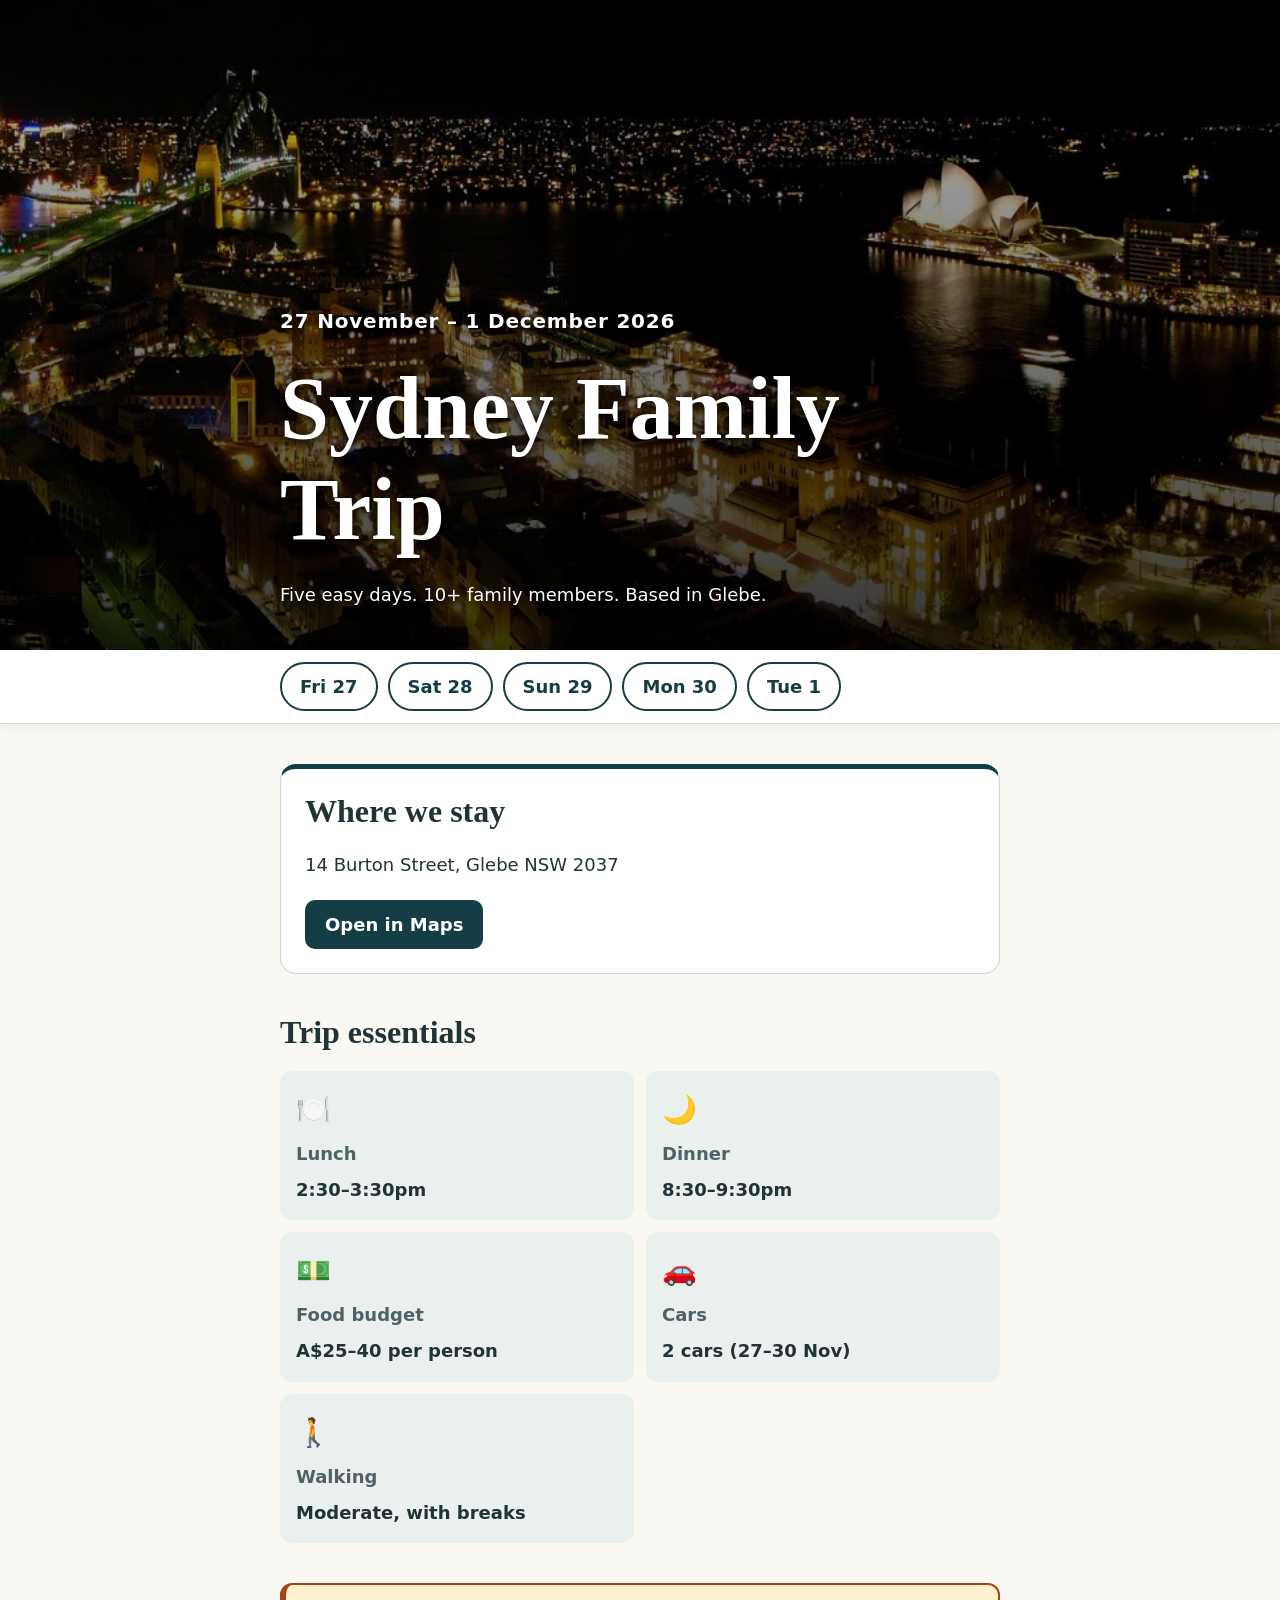
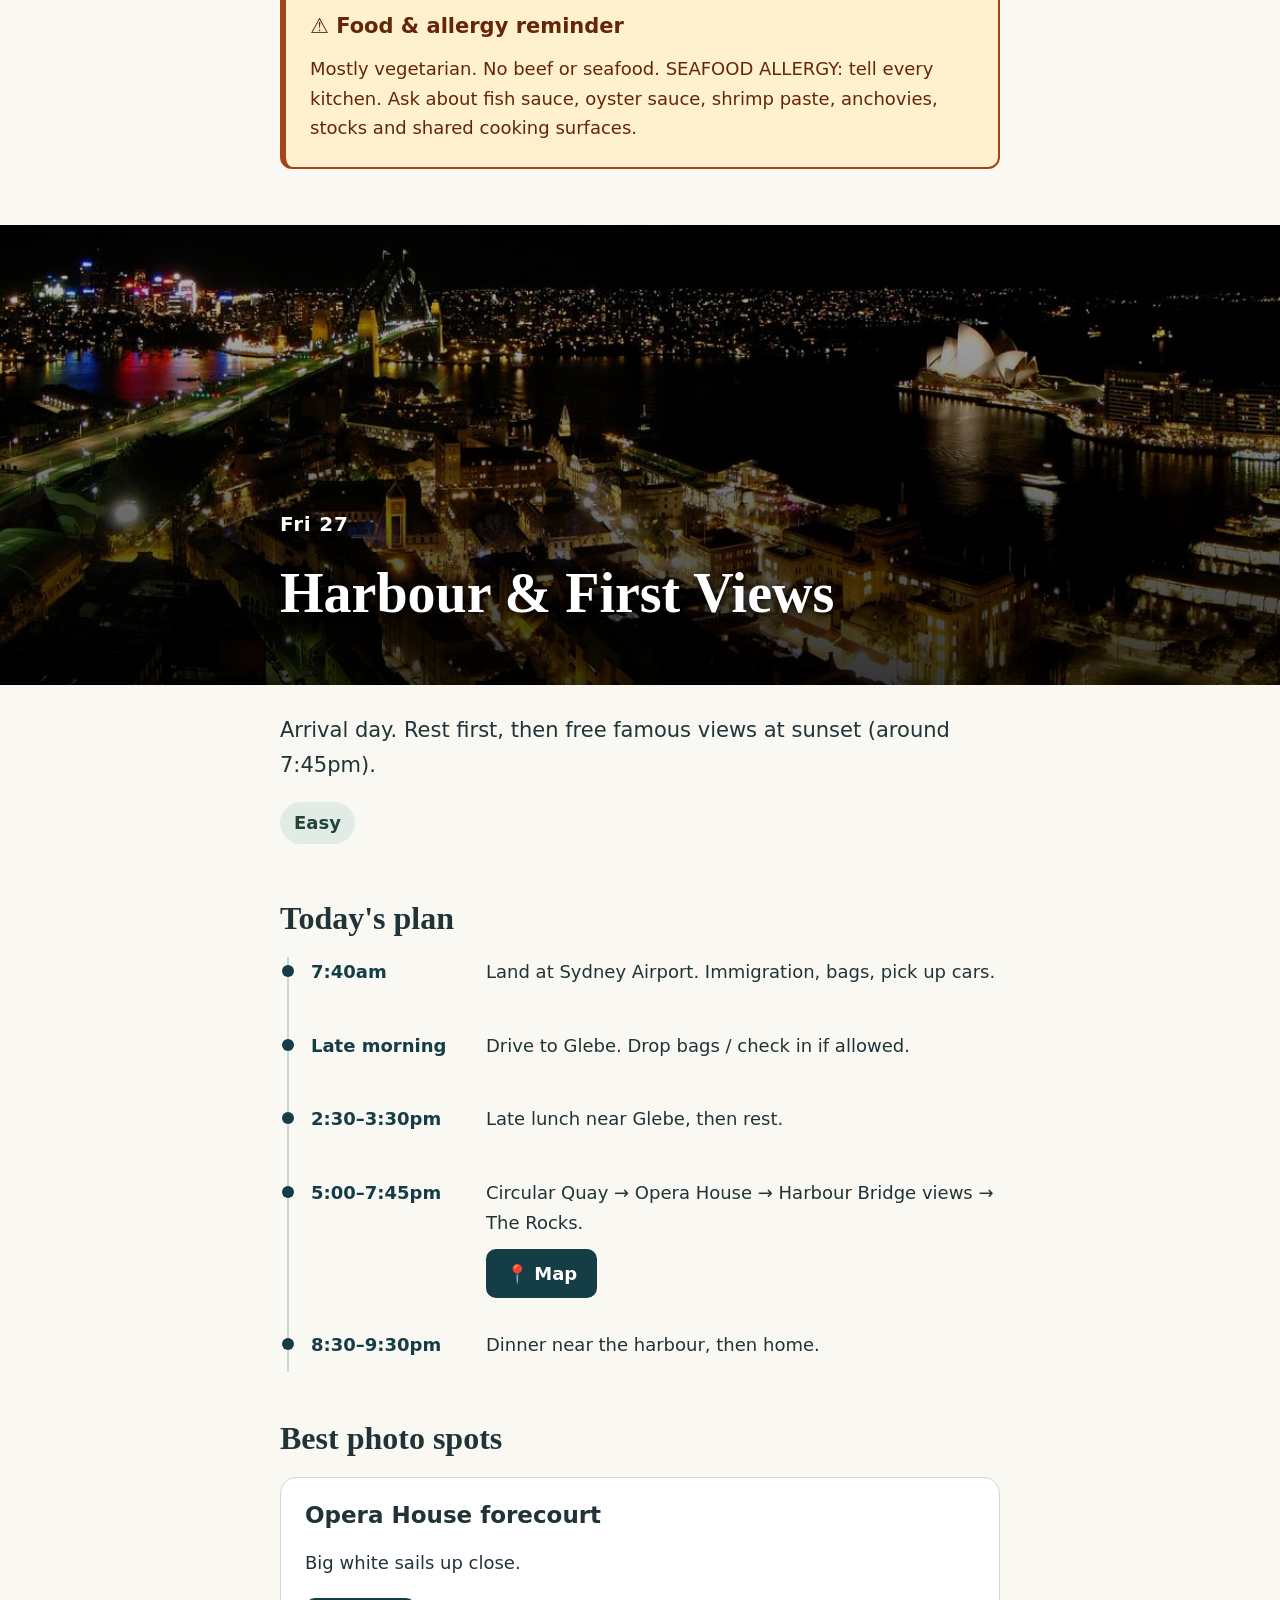
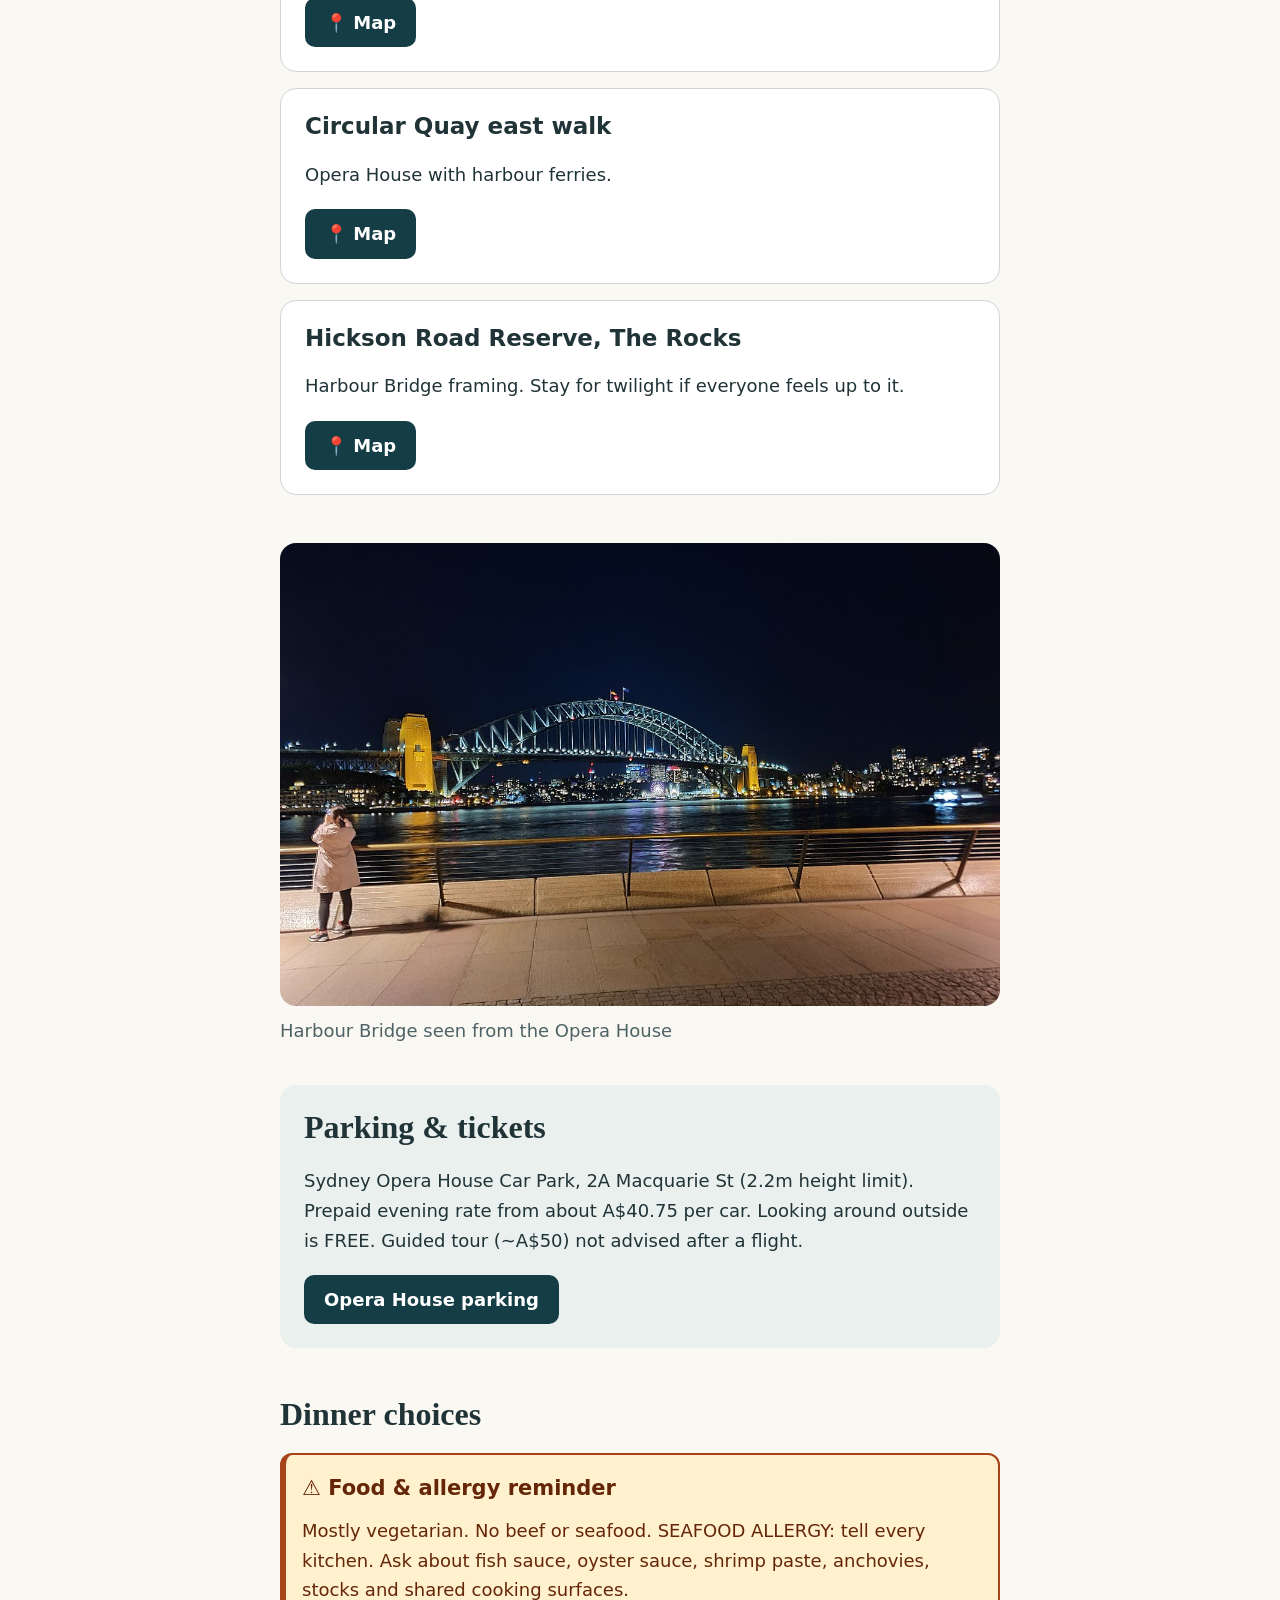
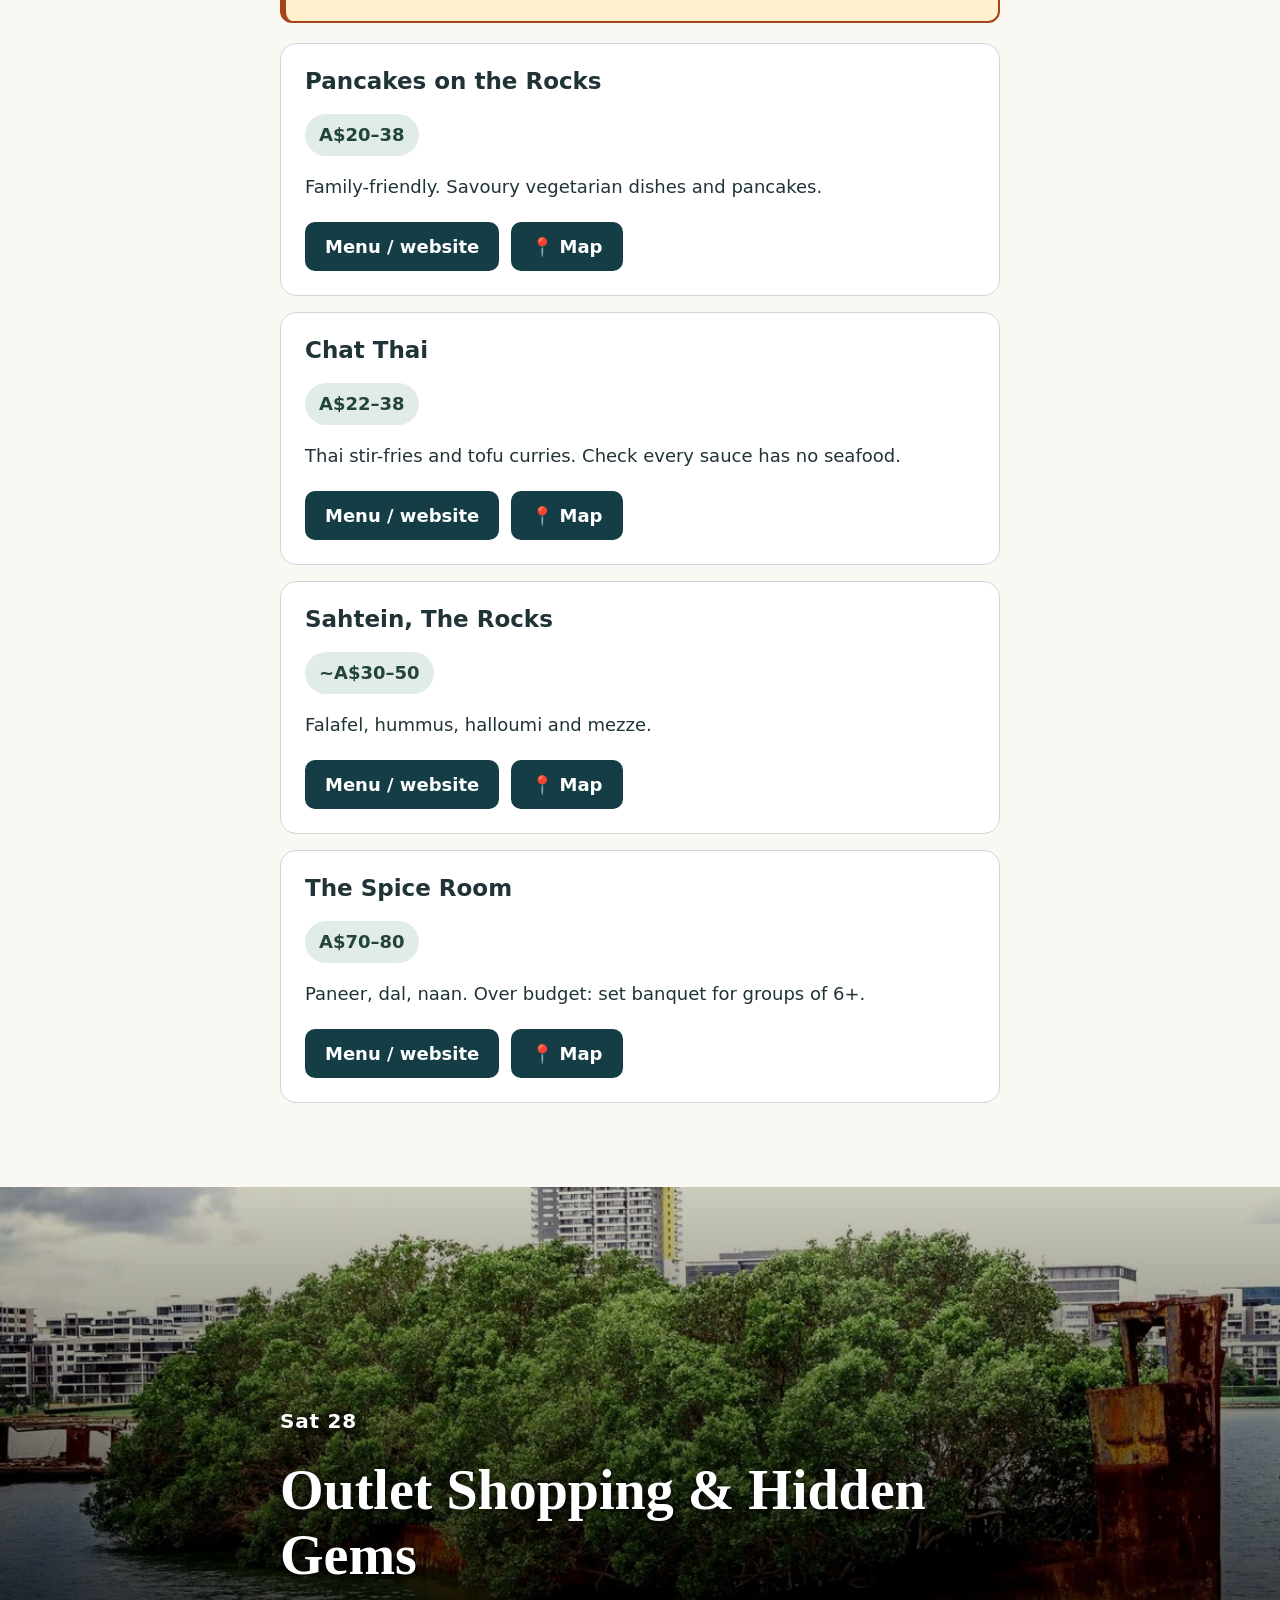
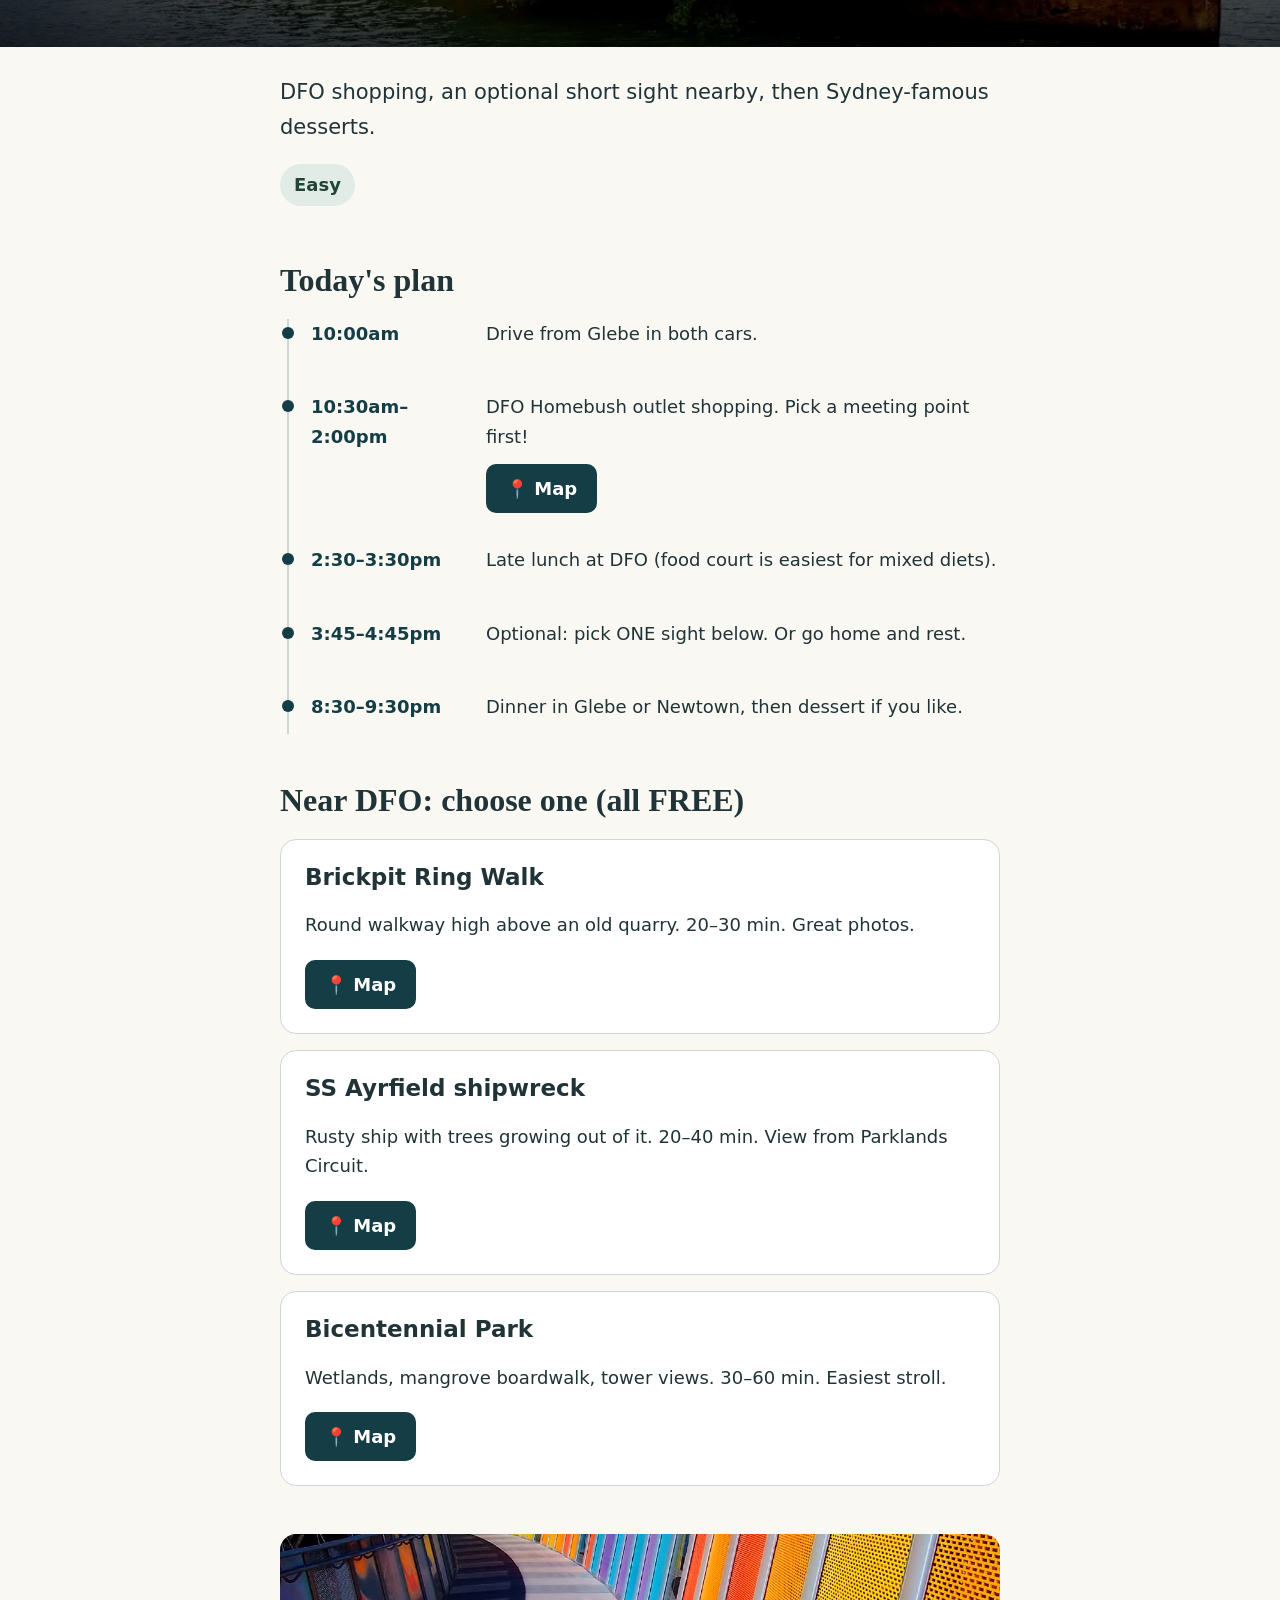
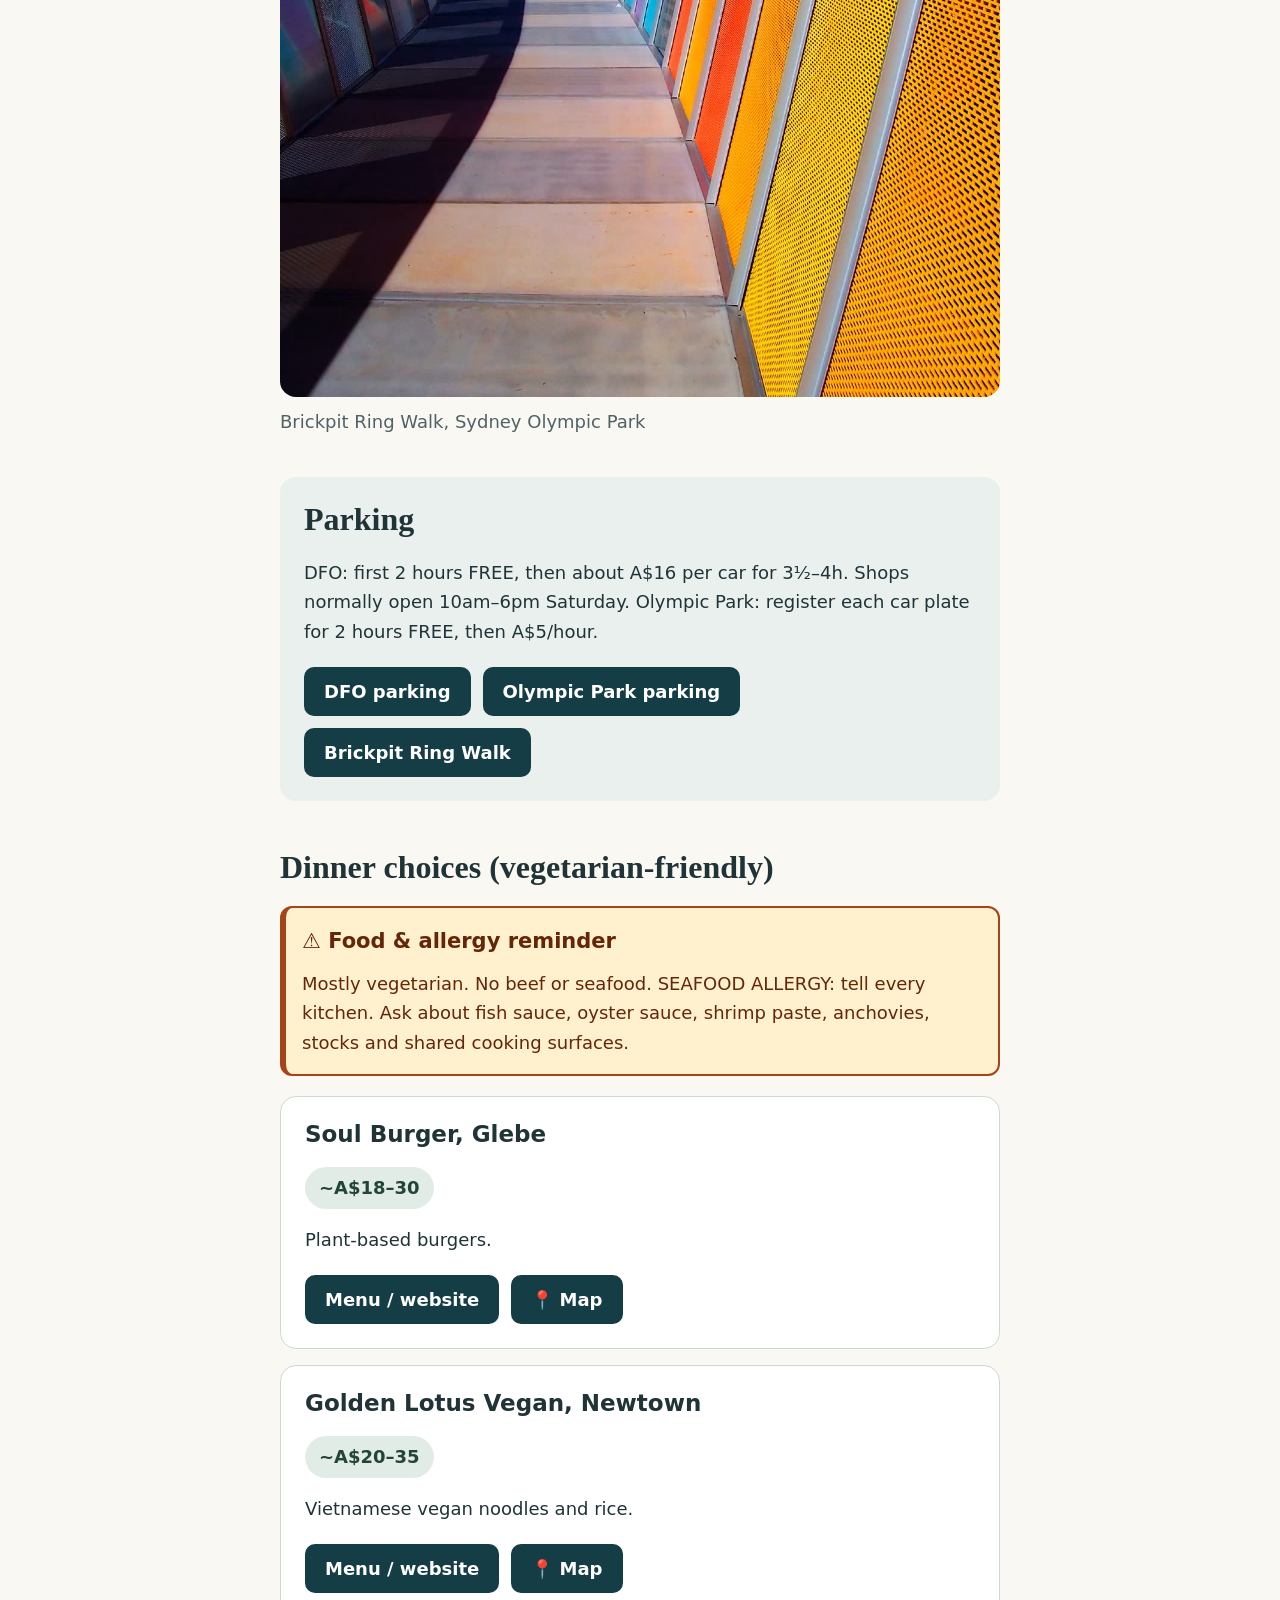
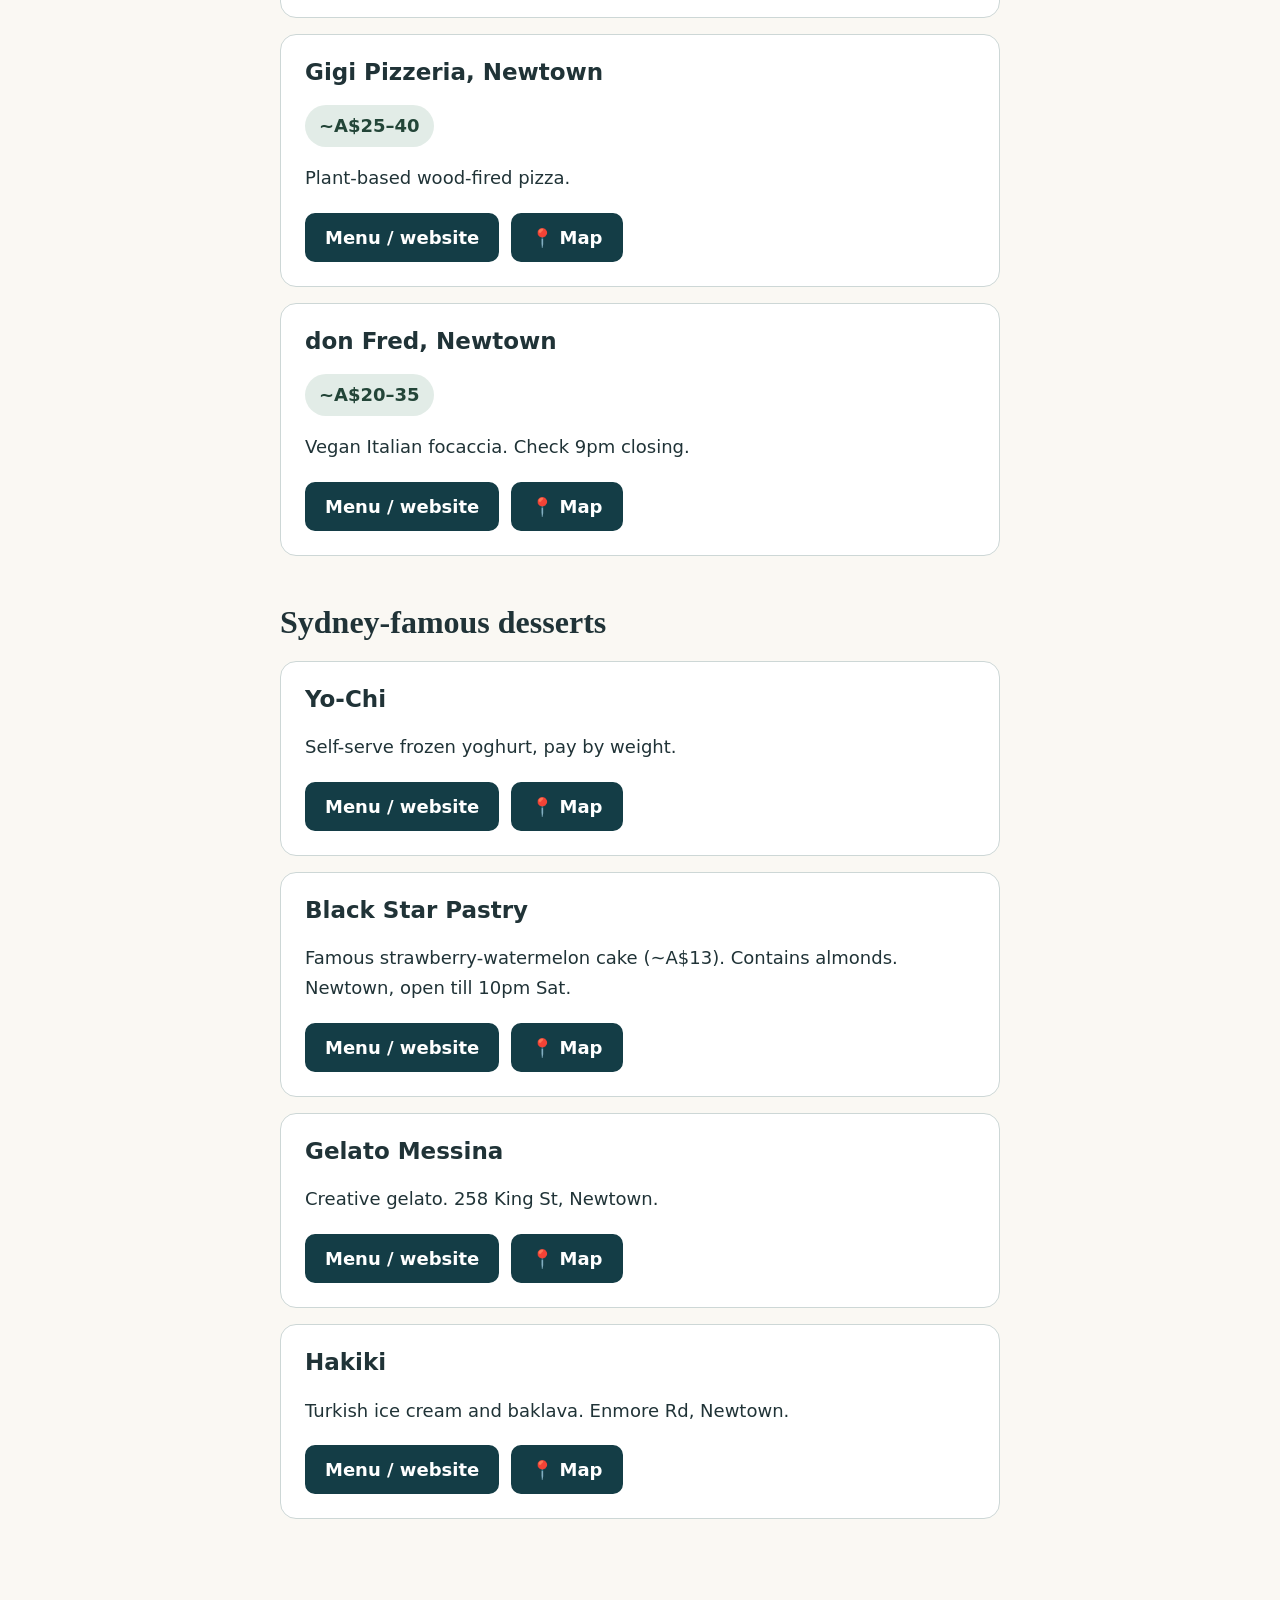
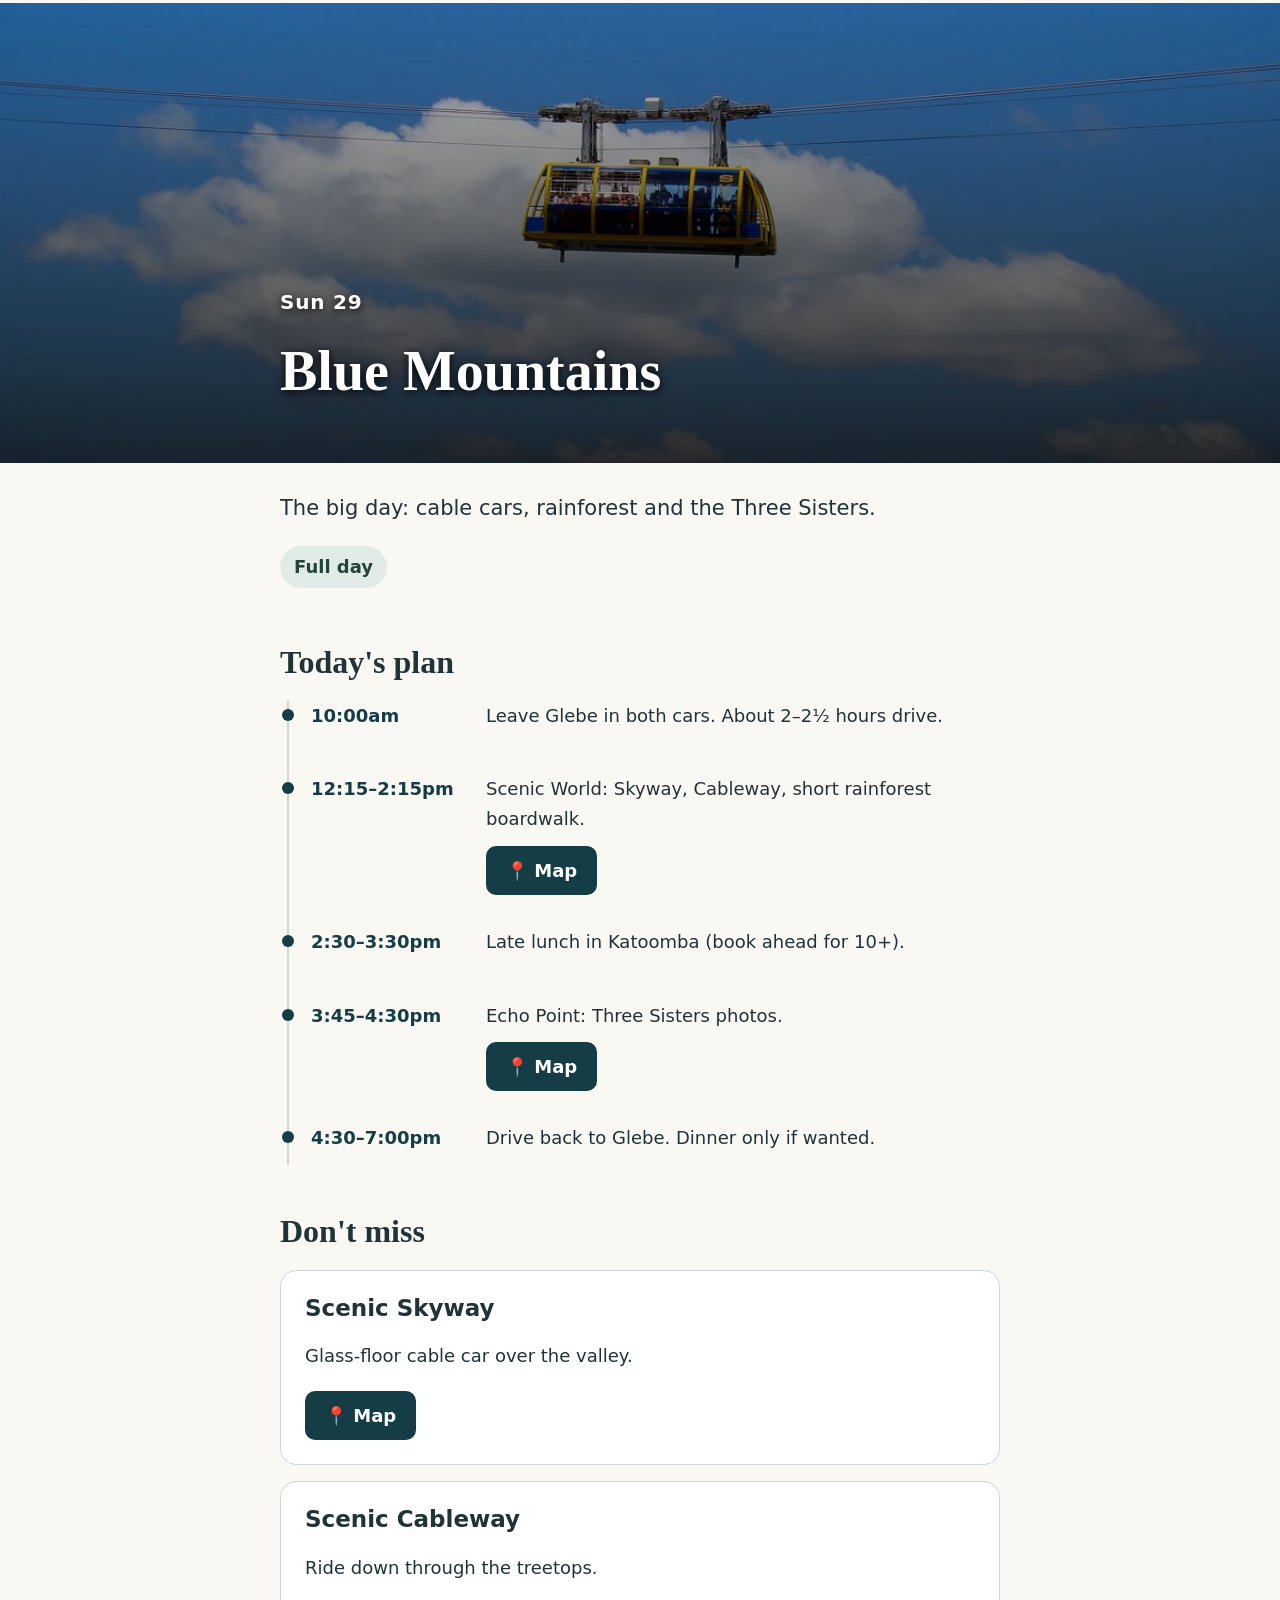
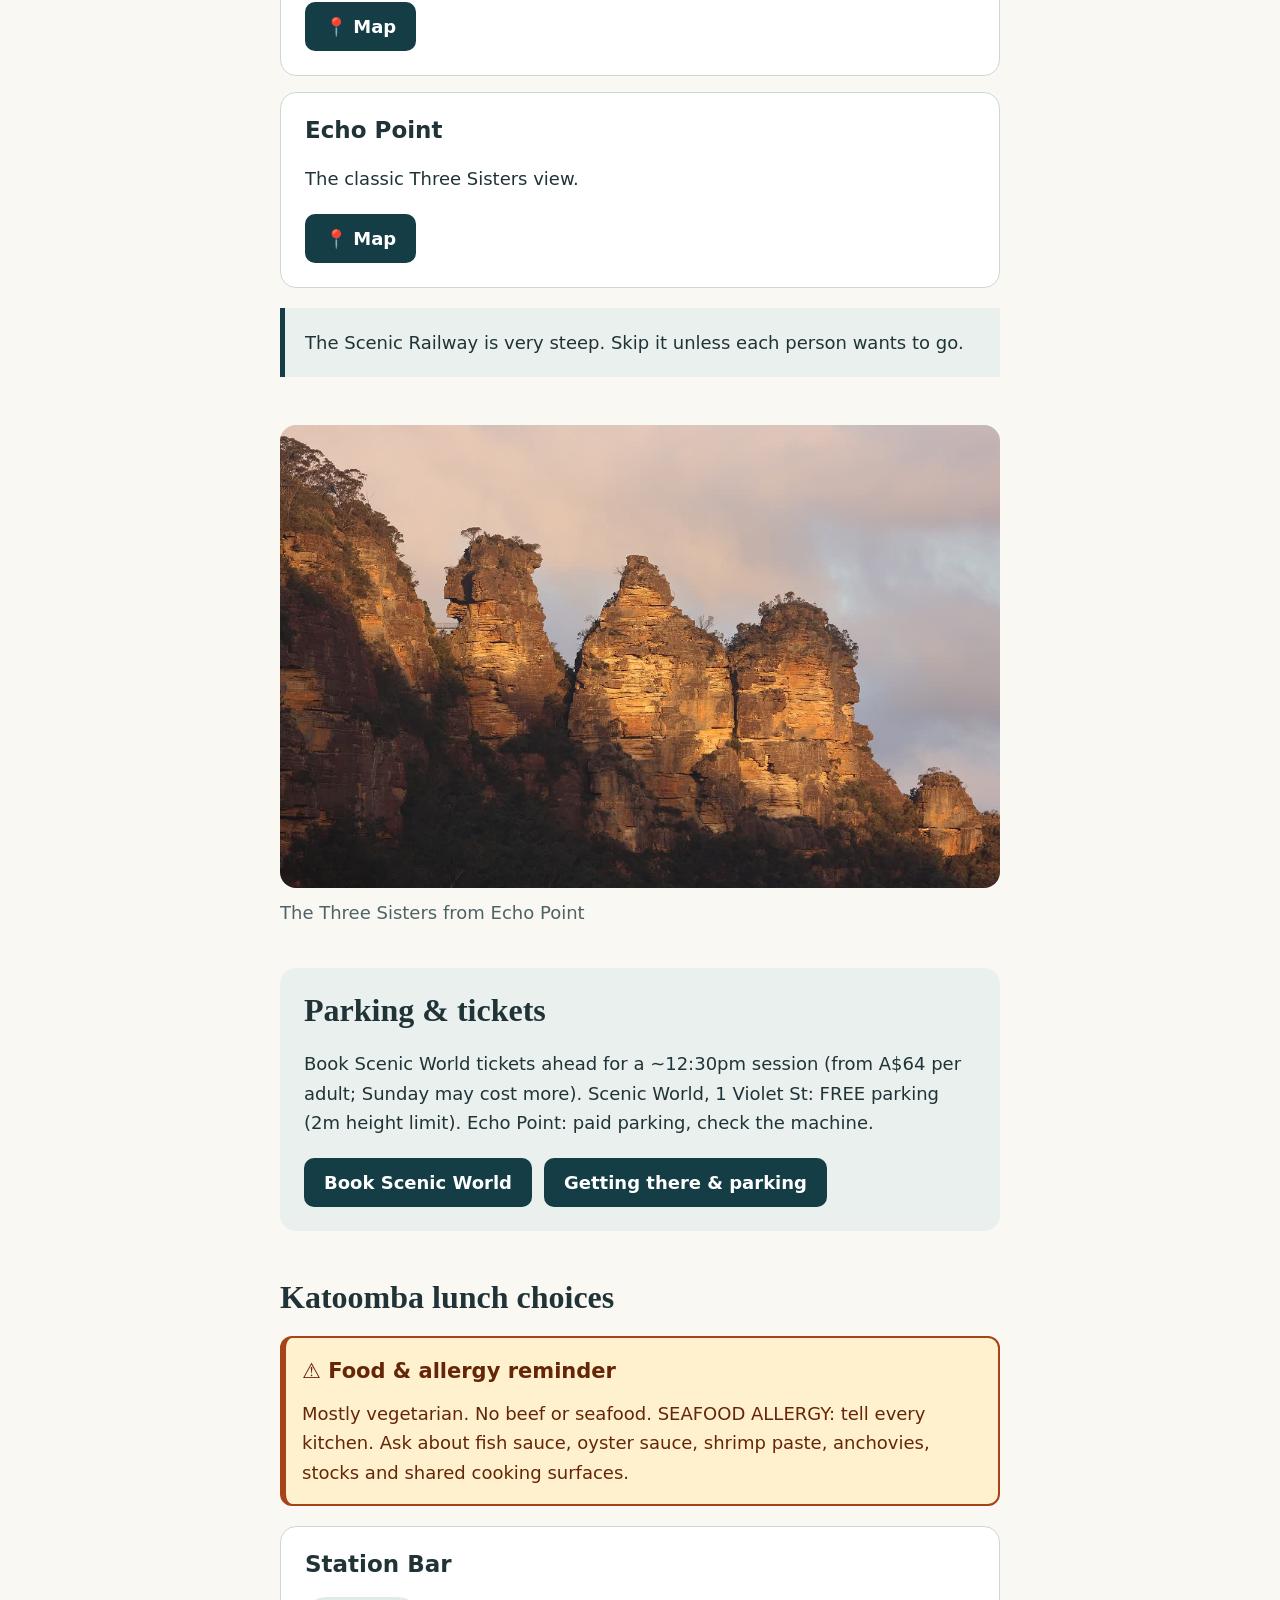
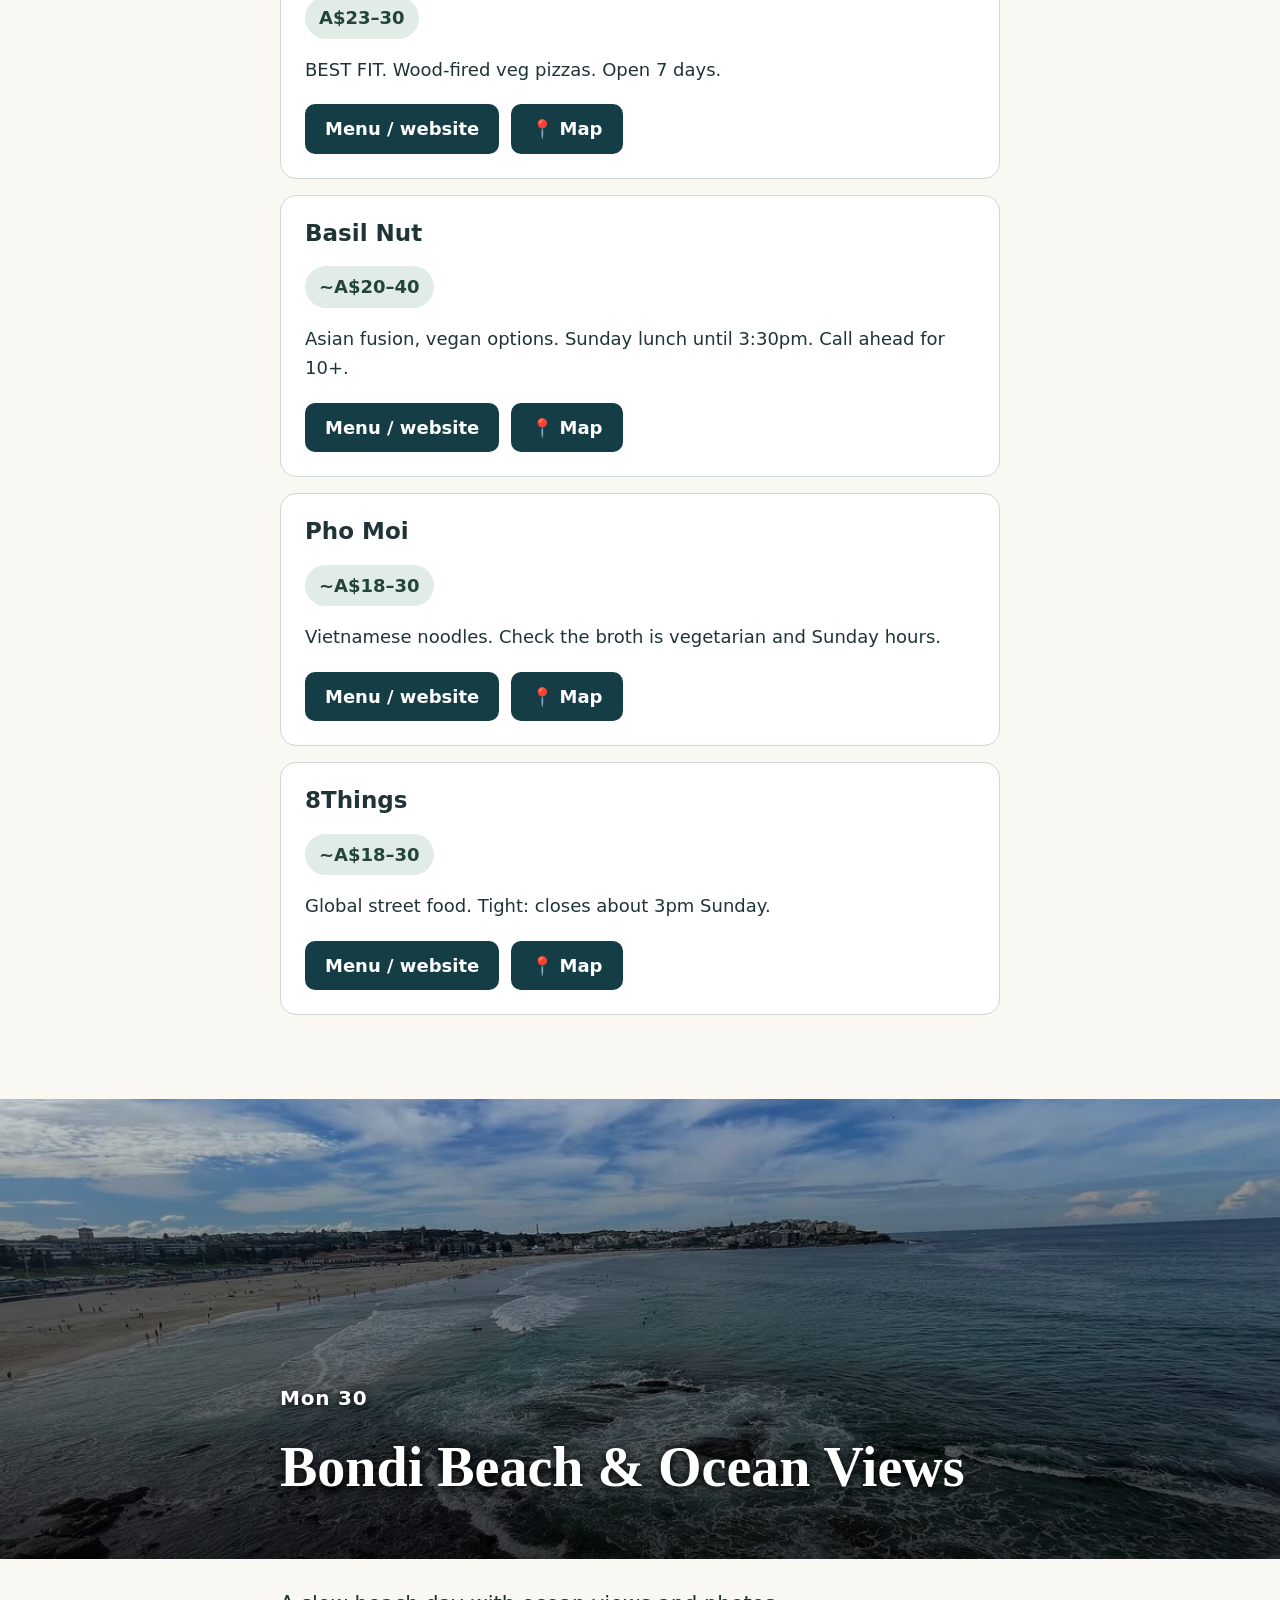
==== index.html @ bc2ac8bc "Sydney family trip site Co-Authored-By: Claude Opus 5.5 <noreply@anthropic.com>" ====
<!doctype html>
<html lang="en">
<head>
  <meta charset="utf-8">
  <meta name="viewport" content="width=device-width, initial-scale=1">
  <meta name="robots" content="noindex, nofollow">
  <meta name="theme-color" content="#143d46">
  <title>Sydney Family Trip</title>
  <link rel="stylesheet" href="style.css">
  <script src="app.js" defer></script>
</head>
<body>
  <a class="skip-link button" href="#main">Skip to trip details</a>
  <header class="hero photo-banner"><img src="img/opera.jpg" width="1200" height="490" alt="Sydney Opera House and Harbour Bridge" fetchpriority="high" decoding="async"><div class="overlay wrap"><p class="eyebrow">27 November – 1 December 2026</p><h1>Sydney Family Trip</h1><p>Five easy days. 10+ family members. Based in Glebe.</p></div></header>
  <nav class="day-nav" aria-label="Trip days"><div class="nav-inner"><a class="day-pill" href="#fri">Fri 27<span class="today-badge" hidden>TODAY</span></a><a class="day-pill" href="#sat">Sat 28<span class="today-badge" hidden>TODAY</span></a><a class="day-pill" href="#sun">Sun 29<span class="today-badge" hidden>TODAY</span></a><a class="day-pill" href="#mon">Mon 30<span class="today-badge" hidden>TODAY</span></a><a class="day-pill" href="#tue">Tue 1<span class="today-badge" hidden>TODAY</span></a></div></nav>
  <main id="main" tabindex="-1">
    <div class="wrap intro">
      <section class="home card"><h2>Where we stay</h2><p>14 Burton Street, Glebe NSW 2037</p><a class="button" href="https://www.google.com/maps/search/?api=1&amp;query=14+Burton+Street+Glebe+NSW+2037" target="_blank" rel="noopener">Open in Maps</a></section>
      <section class="essentials-section"><h2>Trip essentials</h2><dl class="essentials"><div><dt><span class="icon" aria-hidden="true">🍽️</span>Lunch</dt><dd>2:30–3:30pm</dd></div><div><dt><span class="icon" aria-hidden="true">🌙</span>Dinner</dt><dd>8:30–9:30pm</dd></div><div><dt><span class="icon" aria-hidden="true">💵</span>Food budget</dt><dd>A$25–40 per person</dd></div><div><dt><span class="icon" aria-hidden="true">🚗</span>Cars</dt><dd>2 cars (27–30 Nov)</dd></div><div><dt><span class="icon" aria-hidden="true">🚶</span>Walking</dt><dd>Moderate, with breaks</dd></div></dl></section>
      <aside class="warning" aria-label="Food and allergy notice"><strong><span aria-hidden="true">⚠️</span> Food &amp; allergy reminder</strong><p>Mostly vegetarian. No beef or seafood. SEAFOOD ALLERGY: tell every kitchen. Ask about fish sauce, oyster sauce, shrimp paste, anchovies, stocks and shared cooking surfaces.</p></aside>
    </div>
    <section class="day" id="fri" data-date="2026-11-27" aria-labelledby="fri-title">
    <header class="day-header">
      <div class="photo-banner"><img src="img/opera.jpg" width="1200" height="490" alt="Sydney Opera House and Harbour Bridge" loading="lazy" decoding="async"><div class="overlay wrap"><p class="eyebrow">Fri 27 <span class="today-badge" hidden>TODAY</span></p><h2 id="fri-title">Harbour &amp; First Views</h2></div></div>
      <div class="wrap day-summary"><p>Arrival day. Rest first, then free famous views at sunset (around 7:45pm).</p><span class="chip">Easy</span></div>
    </header>
    <div class="wrap day-body">
      <section class="block"><h3>Today's plan</h3><ol class="timeline"><li><strong class="time">7:40am</strong><div><p>Land at Sydney Airport. Immigration, bags, pick up cars.</p></div></li><li><strong class="time">Late morning</strong><div><p>Drive to Glebe. Drop bags / check in if allowed.</p></div></li><li><strong class="time">2:30–3:30pm</strong><div><p>Late lunch near Glebe, then rest.</p></div></li><li><strong class="time">5:00–7:45pm</strong><div><p>Circular Quay → Opera House → Harbour Bridge views → The Rocks.</p><a class="button" href="https://www.google.com/maps/search/?api=1&amp;query=Circular%20Quay%20Sydney" target="_blank" rel="noopener">📍 Map</a></div></li><li><strong class="time">8:30–9:30pm</strong><div><p>Dinner near the harbour, then home.</p></div></li></ol></section>
      <section class="block"><h3>Best photo spots</h3><div class="cards"><article class="card"><h4>Opera House forecourt</h4><p>Big white sails up close.</p><div class="actions"><a class="button" href="https://www.google.com/maps/search/?api=1&amp;query=Sydney%20Opera%20House" target="_blank" rel="noopener">📍 Map</a></div></article><article class="card"><h4>Circular Quay east walk</h4><p>Opera House with harbour ferries.</p><div class="actions"><a class="button" href="https://www.google.com/maps/search/?api=1&amp;query=Circular%20Quay%20East%20Sydney" target="_blank" rel="noopener">📍 Map</a></div></article><article class="card"><h4>Hickson Road Reserve, The Rocks</h4><p>Harbour Bridge framing. Stay for twilight if everyone feels up to it.</p><div class="actions"><a class="button" href="https://www.google.com/maps/search/?api=1&amp;query=Hickson%20Road%20Reserve%20The%20Rocks" target="_blank" rel="noopener">📍 Map</a></div></article></div></section>
      <figure><img src="img/bridge.jpg" width="1200" height="900" alt="Harbour Bridge seen from the Opera House" loading="lazy" decoding="async"><figcaption>Harbour Bridge seen from the Opera House</figcaption></figure>
      
      <section class="block practical"><h3>Parking &amp; tickets</h3><p>Sydney Opera House Car Park, 2A Macquarie St (2.2m height limit). Prepaid evening rate from about A$40.75 per car. Looking around outside is FREE. Guided tour (~A$50) not advised after a flight.</p><div class="actions"><a class="button" href="https://www.wilsonparking.com.au/parking-locations/new-south-wales/sydney-cbd/sydney-opera-house-car-park-2A-macquarie-st-sydney/" target="_blank" rel="noopener">Opera House parking</a></div></section>
      <section class="block"><h3>Dinner choices</h3><aside class="warning compact" aria-label="Food and allergy notice"><strong><span aria-hidden="true">⚠️</span> Food &amp; allergy reminder</strong><p>Mostly vegetarian. No beef or seafood. SEAFOOD ALLERGY: tell every kitchen. Ask about fish sauce, oyster sauce, shrimp paste, anchovies, stocks and shared cooking surfaces.</p></aside><div class="cards"><article class="card"><h4>Pancakes on the Rocks</h4><span class="chip price">A$20–38</span><p>Family-friendly. Savoury vegetarian dishes and pancakes.</p><div class="actions"><a class="button" href="https://pancakesontherocks.com.au/" target="_blank" rel="noopener">Menu / website</a><a class="button" href="https://www.google.com/maps/search/?api=1&amp;query=Pancakes%20on%20the%20Rocks%20The%20Rocks%20Sydney" target="_blank" rel="noopener">📍 Map</a></div></article><article class="card"><h4>Chat Thai</h4><span class="chip price">A$22–38</span><p>Thai stir-fries and tofu curries. Check every sauce has no seafood.</p><div class="actions"><a class="button" href="https://www.chatthai.com.au/" target="_blank" rel="noopener">Menu / website</a><a class="button" href="https://www.google.com/maps/search/?api=1&amp;query=Chat%20Thai%20Circular%20Quay" target="_blank" rel="noopener">📍 Map</a></div></article><article class="card"><h4>Sahtein, The Rocks</h4><span class="chip price">~A$30–50</span><p>Falafel, hummus, halloumi and mezze.</p><div class="actions"><a class="button" href="https://www.google.com/maps/search/?api=1&amp;query=Sahtein+The+Rocks+Sydney" target="_blank" rel="noopener">Menu / website</a><a class="button" href="https://www.google.com/maps/search/?api=1&amp;query=Sahtein%20The%20Rocks%20Sydney" target="_blank" rel="noopener">📍 Map</a></div></article><article class="card"><h4>The Spice Room</h4><span class="chip price">A$70–80</span><p>Paneer, dal, naan. Over budget: set banquet for groups of 6+.</p><div class="actions"><a class="button" href="https://thespiceroom.com.au/contact-us/" target="_blank" rel="noopener">Menu / website</a><a class="button" href="https://www.google.com/maps/search/?api=1&amp;query=The%20Spice%20Room%20Sydney" target="_blank" rel="noopener">📍 Map</a></div></article></div></section>
      
    </div>
  </section>
<section class="day" id="sat" data-date="2026-11-28" aria-labelledby="sat-title">
    <header class="day-header">
      <div class="photo-banner"><img src="img/ayrfield.jpg" width="1200" height="864" alt="SS Ayrfield, the &quot;floating forest&quot; shipwreck" loading="lazy" decoding="async"><div class="overlay wrap"><p class="eyebrow">Sat 28 <span class="today-badge" hidden>TODAY</span></p><h2 id="sat-title">Outlet Shopping &amp; Hidden Gems</h2></div></div>
      <div class="wrap day-summary"><p>DFO shopping, an optional short sight nearby, then Sydney-famous desserts.</p><span class="chip">Easy</span></div>
    </header>
    <div class="wrap day-body">
      <section class="block"><h3>Today's plan</h3><ol class="timeline"><li><strong class="time">10:00am</strong><div><p>Drive from Glebe in both cars.</p></div></li><li><strong class="time">10:30am–2:00pm</strong><div><p>DFO Homebush outlet shopping. Pick a meeting point first!</p><a class="button" href="https://www.google.com/maps/search/?api=1&amp;query=DFO%20Homebush" target="_blank" rel="noopener">📍 Map</a></div></li><li><strong class="time">2:30–3:30pm</strong><div><p>Late lunch at DFO (food court is easiest for mixed diets).</p></div></li><li><strong class="time">3:45–4:45pm</strong><div><p>Optional: pick ONE sight below. Or go home and rest.</p></div></li><li><strong class="time">8:30–9:30pm</strong><div><p>Dinner in Glebe or Newtown, then dessert if you like.</p></div></li></ol></section>
      <section class="block"><h3>Near DFO: choose one (all FREE)</h3><div class="cards"><article class="card"><h4>Brickpit Ring Walk</h4><p>Round walkway high above an old quarry. 20–30 min. Great photos.</p><div class="actions"><a class="button" href="https://www.google.com/maps/search/?api=1&amp;query=Brickpit%20Ring%20Walk%20Sydney%20Olympic%20Park" target="_blank" rel="noopener">📍 Map</a></div></article><article class="card"><h4>SS Ayrfield shipwreck</h4><p>Rusty ship with trees growing out of it. 20–40 min. View from Parklands Circuit.</p><div class="actions"><a class="button" href="https://www.google.com/maps/search/?api=1&amp;query=SS%20Ayrfield%20Homebush%20Bay" target="_blank" rel="noopener">📍 Map</a></div></article><article class="card"><h4>Bicentennial Park</h4><p>Wetlands, mangrove boardwalk, tower views. 30–60 min. Easiest stroll.</p><div class="actions"><a class="button" href="https://www.google.com/maps/search/?api=1&amp;query=Bicentennial%20Park%20Sydney%20Olympic%20Park" target="_blank" rel="noopener">📍 Map</a></div></article></div></section>
      <figure><img src="img/brickpit.jpg" width="1200" height="1002" alt="Brickpit Ring Walk, Sydney Olympic Park" loading="lazy" decoding="async"><figcaption>Brickpit Ring Walk, Sydney Olympic Park</figcaption></figure>
      
      <section class="block practical"><h3>Parking</h3><p>DFO: first 2 hours FREE, then about A$16 per car for 3½–4h. Shops normally open 10am–6pm Saturday. Olympic Park: register each car plate for 2 hours FREE, then A$5/hour.</p><div class="actions"><a class="button" href="https://www.homebush.dfo.com.au/directions/parking-at-homebush" target="_blank" rel="noopener">DFO parking</a><a class="button" href="https://www.sydneyolympicpark.nsw.gov.au/parking" target="_blank" rel="noopener">Olympic Park parking</a><a class="button" href="https://www.sydneyolympicpark.nsw.gov.au/parks-and-playgrounds/brickpit-ring-walk" target="_blank" rel="noopener">Brickpit Ring Walk</a></div></section>
      <section class="block"><h3>Dinner choices (vegetarian-friendly)</h3><aside class="warning compact" aria-label="Food and allergy notice"><strong><span aria-hidden="true">⚠️</span> Food &amp; allergy reminder</strong><p>Mostly vegetarian. No beef or seafood. SEAFOOD ALLERGY: tell every kitchen. Ask about fish sauce, oyster sauce, shrimp paste, anchovies, stocks and shared cooking surfaces.</p></aside><div class="cards"><article class="card"><h4>Soul Burger, Glebe</h4><span class="chip price">~A$18–30</span><p>Plant-based burgers.</p><div class="actions"><a class="button" href="https://www.soulburger.com.au/glebe" target="_blank" rel="noopener">Menu / website</a><a class="button" href="https://www.google.com/maps/search/?api=1&amp;query=Soul%20Burger%20Glebe" target="_blank" rel="noopener">📍 Map</a></div></article><article class="card"><h4>Golden Lotus Vegan, Newtown</h4><span class="chip price">~A$20–35</span><p>Vietnamese vegan noodles and rice.</p><div class="actions"><a class="button" href="https://www.goldenlotus-vegan.com/" target="_blank" rel="noopener">Menu / website</a><a class="button" href="https://www.google.com/maps/search/?api=1&amp;query=Golden%20Lotus%20Vegan%20Newtown" target="_blank" rel="noopener">📍 Map</a></div></article><article class="card"><h4>Gigi Pizzeria, Newtown</h4><span class="chip price">~A$25–40</span><p>Plant-based wood-fired pizza.</p><div class="actions"><a class="button" href="https://www.broadsheet.com.au/sydney/restaurants/gigi-pizzeria" target="_blank" rel="noopener">Menu / website</a><a class="button" href="https://www.google.com/maps/search/?api=1&amp;query=Gigi%20Pizzeria%20Newtown" target="_blank" rel="noopener">📍 Map</a></div></article><article class="card"><h4>don Fred, Newtown</h4><span class="chip price">~A$20–35</span><p>Vegan Italian focaccia. Check 9pm closing.</p><div class="actions"><a class="button" href="https://www.donfred.com.au/" target="_blank" rel="noopener">Menu / website</a><a class="button" href="https://www.google.com/maps/search/?api=1&amp;query=don%20Fred%20Newtown" target="_blank" rel="noopener">📍 Map</a></div></article></div></section>
      <section class="block"><h3>Sydney-famous desserts</h3><div class="cards"><article class="card"><h4>Yo-Chi</h4><p>Self-serve frozen yoghurt, pay by weight.</p><div class="actions"><a class="button" href="https://yochi.com.au/yochi-venues/" target="_blank" rel="noopener">Menu / website</a><a class="button" href="https://www.google.com/maps/search/?api=1&amp;query=Yo-Chi%20Newtown" target="_blank" rel="noopener">📍 Map</a></div></article><article class="card"><h4>Black Star Pastry</h4><p>Famous strawberry-watermelon cake (~A$13). Contains almonds. Newtown, open till 10pm Sat.</p><div class="actions"><a class="button" href="https://blackstarpastry.com/pages/locations" target="_blank" rel="noopener">Menu / website</a><a class="button" href="https://www.google.com/maps/search/?api=1&amp;query=Black%20Star%20Pastry%20Newtown" target="_blank" rel="noopener">📍 Map</a></div></article><article class="card"><h4>Gelato Messina</h4><p>Creative gelato. 258 King St, Newtown.</p><div class="actions"><a class="button" href="https://gelatomessina.com/pages/stores" target="_blank" rel="noopener">Menu / website</a><a class="button" href="https://www.google.com/maps/search/?api=1&amp;query=Gelato%20Messina%20Newtown" target="_blank" rel="noopener">📍 Map</a></div></article><article class="card"><h4>Hakiki</h4><p>Turkish ice cream and baklava. Enmore Rd, Newtown.</p><div class="actions"><a class="button" href="https://www.google.com/maps/search/?api=1&amp;query=Hakiki+Newtown" target="_blank" rel="noopener">Menu / website</a><a class="button" href="https://www.google.com/maps/search/?api=1&amp;query=Hakiki%20Newtown" target="_blank" rel="noopener">📍 Map</a></div></article></div></section>
    </div>
  </section>
<section class="day" id="sun" data-date="2026-11-29" aria-labelledby="sun-title">
    <header class="day-header">
      <div class="photo-banner"><img src="img/skyway.jpg" width="1200" height="658" alt="Scenic Skyway over the Jamison Valley" loading="lazy" decoding="async"><div class="overlay wrap"><p class="eyebrow">Sun 29 <span class="today-badge" hidden>TODAY</span></p><h2 id="sun-title">Blue Mountains</h2></div></div>
      <div class="wrap day-summary"><p>The big day: cable cars, rainforest and the Three Sisters.</p><span class="chip">Full day</span></div>
    </header>
    <div class="wrap day-body">
      <section class="block"><h3>Today's plan</h3><ol class="timeline"><li><strong class="time">10:00am</strong><div><p>Leave Glebe in both cars. About 2–2½ hours drive.</p></div></li><li><strong class="time">12:15–2:15pm</strong><div><p>Scenic World: Skyway, Cableway, short rainforest boardwalk.</p><a class="button" href="https://www.google.com/maps/search/?api=1&amp;query=Scenic%20World%20Katoomba" target="_blank" rel="noopener">📍 Map</a></div></li><li><strong class="time">2:30–3:30pm</strong><div><p>Late lunch in Katoomba (book ahead for 10+).</p></div></li><li><strong class="time">3:45–4:30pm</strong><div><p>Echo Point: Three Sisters photos.</p><a class="button" href="https://www.google.com/maps/search/?api=1&amp;query=Echo%20Point%20Lookout%20Katoomba" target="_blank" rel="noopener">📍 Map</a></div></li><li><strong class="time">4:30–7:00pm</strong><div><p>Drive back to Glebe. Dinner only if wanted.</p></div></li></ol></section>
      <section class="block"><h3>Don&#39;t miss</h3><div class="cards"><article class="card"><h4>Scenic Skyway</h4><p>Glass-floor cable car over the valley.</p><div class="actions"><a class="button" href="https://www.google.com/maps/search/?api=1&amp;query=Scenic%20World%20Katoomba" target="_blank" rel="noopener">📍 Map</a></div></article><article class="card"><h4>Scenic Cableway</h4><p>Ride down through the treetops.</p><div class="actions"><a class="button" href="https://www.google.com/maps/search/?api=1&amp;query=Scenic%20World%20Katoomba" target="_blank" rel="noopener">📍 Map</a></div></article><article class="card"><h4>Echo Point</h4><p>The classic Three Sisters view.</p><div class="actions"><a class="button" href="https://www.google.com/maps/search/?api=1&amp;query=Echo%20Point%20Lookout%20Katoomba" target="_blank" rel="noopener">📍 Map</a></div></article></div><aside class="callout">The Scenic Railway is very steep. Skip it unless each person wants to go.</aside></section>
      <figure><img src="img/sisters.jpg" width="1200" height="800" alt="The Three Sisters from Echo Point" loading="lazy" decoding="async"><figcaption>The Three Sisters from Echo Point</figcaption></figure>
      
      <section class="block practical"><h3>Parking &amp; tickets</h3><p>Book Scenic World tickets ahead for a ~12:30pm session (from A$64 per adult; Sunday may cost more). Scenic World, 1 Violet St: FREE parking (2m height limit). Echo Point: paid parking, check the machine.</p><div class="actions"><a class="button" href="https://www.scenicworld.com.au/tickets/day-passes" target="_blank" rel="noopener">Book Scenic World</a><a class="button" href="https://www.scenicworld.com.au/getting-here" target="_blank" rel="noopener">Getting there &amp; parking</a></div></section>
      <section class="block"><h3>Katoomba lunch choices</h3><aside class="warning compact" aria-label="Food and allergy notice"><strong><span aria-hidden="true">⚠️</span> Food &amp; allergy reminder</strong><p>Mostly vegetarian. No beef or seafood. SEAFOOD ALLERGY: tell every kitchen. Ask about fish sauce, oyster sauce, shrimp paste, anchovies, stocks and shared cooking surfaces.</p></aside><div class="cards"><article class="card"><h4>Station Bar</h4><span class="chip price">A$23–30</span><p>BEST FIT. Wood-fired veg pizzas. Open 7 days.</p><div class="actions"><a class="button" href="https://stationbar.com.au/pizza-menu/" target="_blank" rel="noopener">Menu / website</a><a class="button" href="https://www.google.com/maps/search/?api=1&amp;query=Station%20Bar%20Katoomba" target="_blank" rel="noopener">📍 Map</a></div></article><article class="card"><h4>Basil Nut</h4><span class="chip price">~A$20–40</span><p>Asian fusion, vegan options. Sunday lunch until 3:30pm. Call ahead for 10+.</p><div class="actions"><a class="button" href="https://basilnut.com.au/contact/" target="_blank" rel="noopener">Menu / website</a><a class="button" href="https://www.google.com/maps/search/?api=1&amp;query=Basil%20Nut%20Katoomba" target="_blank" rel="noopener">📍 Map</a></div></article><article class="card"><h4>Pho Moi</h4><span class="chip price">~A$18–30</span><p>Vietnamese noodles. Check the broth is vegetarian and Sunday hours.</p><div class="actions"><a class="button" href="https://www.google.com/maps/search/?api=1&amp;query=Pho+Moi+Katoomba" target="_blank" rel="noopener">Menu / website</a><a class="button" href="https://www.google.com/maps/search/?api=1&amp;query=Pho%20Moi%20Katoomba" target="_blank" rel="noopener">📍 Map</a></div></article><article class="card"><h4>8Things</h4><span class="chip price">~A$18–30</span><p>Global street food. Tight: closes about 3pm Sunday.</p><div class="actions"><a class="button" href="https://www.8things.com.au/" target="_blank" rel="noopener">Menu / website</a><a class="button" href="https://www.google.com/maps/search/?api=1&amp;query=8Things%20Katoomba" target="_blank" rel="noopener">📍 Map</a></div></article></div></section>
      
    </div>
  </section>
<section class="day" id="mon" data-date="2026-11-30" aria-labelledby="mon-title">
    <header class="day-header">
      <div class="photo-banner"><img src="img/bondi.jpg" width="1200" height="900" alt="Bondi Beach" loading="lazy" decoding="async"><div class="overlay wrap"><p class="eyebrow">Mon 30 <span class="today-badge" hidden>TODAY</span></p><h2 id="mon-title">Bondi Beach &amp; Ocean Views</h2></div></div>
      <div class="wrap day-summary"><p>A slow beach day with ocean views and photos.</p><span class="chip">Easy</span></div>
    </header>
    <div class="wrap day-body">
      <section class="block"><h3>Today's plan</h3><ol class="timeline"><li><strong class="time">10:00am</strong><div><p>Leave Glebe. Allow extra time to park.</p></div></li><li><strong class="time">10:45am–12:15pm</strong><div><p>Bondi Beach walk, Pavilion and beach photos.</p><a class="button" href="https://www.google.com/maps/search/?api=1&amp;query=Bondi%20Pavilion" target="_blank" rel="noopener">📍 Map</a></div></li><li><strong class="time">12:15–2:15pm</strong><div><p>Bondi Icebergs viewpoint. Relax at a café. Fitter guests can walk part of the coast path.</p><a class="button" href="https://www.google.com/maps/search/?api=1&amp;query=Bondi%20Icebergs" target="_blank" rel="noopener">📍 Map</a></div></li><li><strong class="time">2:30–3:30pm</strong><div><p>Late lunch near the beach.</p></div></li><li><strong class="time">3:45–5:00pm</strong><div><p>Relax, last photos, back to Glebe.</p></div></li><li><strong class="time">8:30–9:30pm</strong><div><p>Optional dinner near home.</p></div></li></ol></section>
      <section class="block"><h3>Best photo spots</h3><div class="cards"><article class="card"><h4>Bondi Pavilion</h4><p>The classic beach postcard.</p><div class="actions"><a class="button" href="https://www.google.com/maps/search/?api=1&amp;query=Bondi%20Pavilion" target="_blank" rel="noopener">📍 Map</a></div></article><article class="card"><h4>Icebergs viewpoint</h4><p>Famous ocean pool with waves crashing in.</p><div class="actions"><a class="button" href="https://www.google.com/maps/search/?api=1&amp;query=Bondi%20Icebergs" target="_blank" rel="noopener">📍 Map</a></div></article><article class="card"><h4>Bondi to Tamarama path (optional)</h4><p>Cliffs and surf. Elders can stay at the cafés.</p><div class="actions"><a class="button" href="https://www.google.com/maps/search/?api=1&amp;query=Bondi%20to%20Coogee%20Coastal%20Walk" target="_blank" rel="noopener">📍 Map</a></div></article></div></section>
      <figure><img src="img/icebergs.jpg" width="1200" height="800" alt="Bondi Icebergs ocean pool" loading="lazy" decoding="async"><figcaption>Bondi Icebergs ocean pool</figcaption></figure>
      
      <section class="block practical"><h3>Parking</h3><p>Paid street bays on Queen Elizabeth Drive / Park Drive North, off Campbell Parade (7am–7pm). Check the price on the day. Accessible bays and ramps near the Pavilion. Beach and views are FREE.</p><div class="actions"><a class="button" href="https://www.bondipavilion.com.au/visit/plan_your_visit/transport_and_parking" target="_blank" rel="noopener">Bondi parking info</a></div></section>
      <section class="block"><h3>Bondi lunch choices</h3><aside class="warning compact" aria-label="Food and allergy notice"><strong><span aria-hidden="true">⚠️</span> Food &amp; allergy reminder</strong><p>Mostly vegetarian. No beef or seafood. SEAFOOD ALLERGY: tell every kitchen. Ask about fish sauce, oyster sauce, shrimp paste, anchovies, stocks and shared cooking surfaces.</p></aside><div class="cards"><article class="card"><h4>Bondi Trattoria</h4><span class="chip price">~A$27–40</span><p>TOP PICK. Monday risotto special A$27, veg pasta and pizza. Book for the group.</p><div class="actions"><a class="button" href="https://bonditrattoria.com.au/bookings" target="_blank" rel="noopener">Menu / website</a><a class="button" href="https://www.google.com/maps/search/?api=1&amp;query=Bondi%20Trattoria" target="_blank" rel="noopener">📍 Map</a></div></article><article class="card"><h4>Sabbaba</h4><span class="chip price">~A$18–30</span><p>Falafel pita, hummus, halloumi, salads.</p><div class="actions"><a class="button" href="https://www.google.com/maps/search/?api=1&amp;query=Sabbaba+Bondi" target="_blank" rel="noopener">Menu / website</a><a class="button" href="https://www.google.com/maps/search/?api=1&amp;query=Sabbaba%20Bondi" target="_blank" rel="noopener">📍 Map</a></div></article><article class="card"><h4>Bondi Pizza Gallery</h4><span class="chip price">~A$20–35</span><p>Vegetarian pizzas. Check hours and seats for 10+.</p><div class="actions"><a class="button" href="https://www.google.com/maps/search/?api=1&amp;query=Bondi+Pizza+Gallery" target="_blank" rel="noopener">Menu / website</a><a class="button" href="https://www.google.com/maps/search/?api=1&amp;query=Bondi%20Pizza%20Gallery" target="_blank" rel="noopener">📍 Map</a></div></article><article class="card"><h4>Funky Pies</h4><span class="chip price">~A$15–25</span><p>Vegan pies. Takeaway backup, not for a sit-down group.</p><div class="actions"><a class="button" href="https://www.google.com/maps/search/?api=1&amp;query=Funky+Pies+Bondi" target="_blank" rel="noopener">Menu / website</a><a class="button" href="https://www.google.com/maps/search/?api=1&amp;query=Funky%20Pies%20Bondi" target="_blank" rel="noopener">📍 Map</a></div></article></div></section>
      
    </div>
  </section>
<section class="day" id="tue" data-date="2026-12-01" aria-labelledby="tue-title">
    <header class="day-header">
      <div class="photo-banner"><img src="img/newcastle.jpg" width="1200" height="900" alt="Newcastle Interchange station" loading="lazy" decoding="async"><div class="overlay wrap"><p class="eyebrow">Tue 1 <span class="today-badge" hidden>TODAY</span></p><h2 id="tue-title">On to Newcastle</h2></div></div>
      <div class="wrap day-summary"><p>Check out. Sujay &amp; Laura drive. Family takes the train. Meet in Newcastle.</p><span class="chip">Travel day</span></div>
    </header>
    <div class="wrap day-body">
      <section class="block"><h3>Today's plan</h3><ol class="timeline"><li><strong class="time">9:00–10:00am</strong><div><p>Breakfast, pack, check out. Agree who carries which bags.</p></div></li><li><strong class="time">10:00–10:30am</strong><div><p>Sujay &amp; Laura drive to Newcastle (about 2½–3 hours).</p></div></li><li><strong class="time">10:15–11:00am</strong><div><p>Family goes to Sydney Central Station with bags.</p><a class="button" href="https://www.google.com/maps/search/?api=1&amp;query=Central%20Station%20Sydney" target="_blank" rel="noopener">📍 Map</a></div></li><li><strong class="time">11:00am–12:30pm</strong><div><p>Take a CCN train to Newcastle (check times on the day).</p></div></li><li><strong class="time">~2:00–3:30pm</strong><div><p>Family arrives at Newcastle Interchange. Pickup as arranged.</p><a class="button" href="https://www.google.com/maps/search/?api=1&amp;query=Newcastle%20Interchange" target="_blank" rel="noopener">📍 Map</a></div></li><li><strong class="time">2:30–3:30pm</strong><div><p>Late lunch when you can. Bring vegetarian snacks for the train.</p></div></li></ol></section>
      
      
      <section class="block train"><h3>Train steps for the family</h3><ol class="steps"><li>Go to Sydney Central Station. Arrive 20–30 min before the train.</li><li>Find the Central Coast &amp; Newcastle Line (CCN) intercity train.</li><li>Tap on with an Opal card or contactless bank card. No booking needed.</li><li>Check the train sign says Newcastle (some trains stop earlier, at Gosford or Wyong). Ride about 2½–3 hours to Newcastle Interchange.</li><li>Tap off when you leave. Toilets, lifts and a taxi rank are there.</li></ol><div class="actions"><a class="button" href="https://transportnsw.info/routes/details/intercity-trains/ccn/02CCN" target="_blank" rel="noopener">CCN timetable</a><a class="button" href="https://transportnsw.info/trip-planner" target="_blank" rel="noopener">Live trip planner</a></div></section>
      <section class="block practical"><h3>Car and bags</h3><p>Sujay &amp; Laura take the car and the bulky bags. Family: choose a train carriage with room for luggage.</p></section>
      
      
    </div>
  </section>
  </main>
  <footer class="wrap"><p>Prices and opening hours were checked in November 2026 and can change. Photos from Wikimedia Commons (credits below).</p><h2>Photo credits</h2><ul class="credits"><li><a href="https://commons.wikimedia.org/wiki/File:Sydney_Opera_House_and_Harbour_Bridge.jpg" target="_blank" rel="noopener">Sydney Opera House and Harbour Bridge — J woodward, CC BY-SA 3.0</a></li><li><a href="https://commons.wikimedia.org/wiki/File:Sydney_Harbour_Bridge_View_from_Opera_House.jpg" target="_blank" rel="noopener">Harbour Bridge seen from the Opera House — Vakrieger, CC BY-SA 4.0</a></li><li><a href="https://commons.wikimedia.org/wiki/File:SS_Ayrfield.jpg" target="_blank" rel="noopener">SS Ayrfield, the &quot;floating forest&quot; shipwreck — Yucalyptus, CC0</a></li><li><a href="https://commons.wikimedia.org/wiki/File:Brickpit_Ring_Walk_Bicentenial_Park_(401739071).jpg" target="_blank" rel="noopener">Brickpit Ring Walk, Sydney Olympic Park — aussiegall from sydney, Australia, CC BY 2.0</a></li><li><a href="https://commons.wikimedia.org/wiki/File:Scenic_World_Skyway.jpg" target="_blank" rel="noopener">Scenic Skyway over the Jamison Valley — Bjørn Christian Tørrissen, CC BY-SA 3.0</a></li><li><a href="https://commons.wikimedia.org/wiki/File:Three_Sisters_Katoomba_IMG_5370.jpg" target="_blank" rel="noopener">The Three Sisters from Echo Point — Unyxium, CC0</a></li><li><a href="https://commons.wikimedia.org/wiki/File:Bondi_Beach_Sydney.jpg" target="_blank" rel="noopener">Bondi Beach — Ttabett, CC BY-SA 4.0</a></li><li><a href="https://commons.wikimedia.org/wiki/File:Bondi_Beach_pool_(Unsplash).jpg" target="_blank" rel="noopener">Bondi Icebergs ocean pool — David Di Veroli daviddiveroli, CC0</a></li><li><a href="https://commons.wikimedia.org/wiki/File:Newcastle_Interchange_2022.jpg" target="_blank" rel="noopener">Newcastle Interchange station — UnitedB1, CC0</a></li></ul><a class="button" href="#top">Back to top ↑</a></footer>
</body>
</html>
---- style.css ----
:root { color-scheme: light; --ink: #203337; --muted: #4f6266; --paper: #faf8f3; --teal: #143d46; --line: #cdd7d6; --nav-height: 90px; }
* { box-sizing: border-box; }
html { scroll-behavior: smooth; }
body { margin: 0; background: var(--paper); color: var(--ink); font: 18px/1.65 system-ui, -apple-system, BlinkMacSystemFont, "Segoe UI", sans-serif; overflow-wrap: anywhere; }
h1, h2, h3, h4 { line-height: 1.15; margin: 0 0 20px; }
h1, h2, h3 { font-family: Georgia, "Times New Roman", serif; }
h1 { font-size: clamp(48px, 9vw, 88px); max-width: 700px; }
h2 { font-size: clamp(34px, 6vw, 56px); }
h3 { font-size: 32px; }
h4 { font-size: 23px; }
p { margin: 0 0 20px; }
a { color: var(--teal); text-underline-offset: 4px; }
a:focus-visible { outline: 3px solid #ad4600; outline-offset: 4px; }
main { scroll-margin-top: var(--nav-height); }
main:focus-visible { outline: 3px solid #ad4600; outline-offset: -3px; }
[hidden] { display: none !important; }
.wrap { width: min(100% - 32px, 720px); margin-inline: auto; }
.button, .day-pill { display: inline-flex; align-items: center; justify-content: center; min-height: 48px; padding: 10px 18px; border: 2px solid var(--teal); border-radius: 10px; color: white; background: var(--teal); font-weight: 700; text-decoration: none; text-align: center; line-height: 1.4; }
.button:hover { background: #25535e; }
.actions { display: flex; flex-wrap: wrap; gap: 12px; }
.actions:empty { display: none; }
.skip-link { position: absolute; top: 12px; left: 16px; z-index: 10; transform: translateY(-180%); }
.skip-link:focus { transform: none; }
.photo-banner { position: relative; isolation: isolate; min-height: 360px; background: #244e59; display: flex; align-items: end; overflow: hidden; }
.photo-banner img { position: absolute; inset: 0; z-index: -2; width: 100%; height: 100%; object-fit: cover; color: white; }
.photo-banner::after { content: ""; position: absolute; inset: 0; z-index: -1; background: linear-gradient(180deg, rgb(0 0 0 / .20), rgb(0 0 0 / .78)); }
.hero { min-height: 560px; min-height: min(760px, 85svh); padding-top: 100px; }
.hero img { object-position: 80% center; }
.overlay { padding-block: 72px 40px; color: #fff; text-shadow: 0 2px 8px #000; }
.overlay p:last-child { margin-bottom: 0; }
.eyebrow { font-size: 20px; font-weight: 750; letter-spacing: .04em; }
.day-nav { position: sticky; top: 0; z-index: 5; background: #fff; border-bottom: 1px solid var(--line); box-shadow: 0 3px 12px #143d4610; }
.nav-inner { display: flex; gap: 10px; max-width: 752px; margin-inline: auto; padding: 12px 16px; overflow-x: auto; scrollbar-width: none; }
.nav-inner::-webkit-scrollbar { display: none; }
.day-pill { border-radius: 999px; flex: 0 0 auto; background: #fff; color: var(--teal); gap: 8px; }
.day-pill:hover, .day-pill[aria-current] { color: white; background: var(--teal); }
.today-badge { display: inline-block; font: 700 14px/1.4 system-ui, sans-serif; padding: 4px 8px; color: #203337; background: #ffe19a; border-radius: 6px; text-shadow: none; vertical-align: middle; }
.intro { padding-block: 40px 56px; }
.card { padding: 24px; border: 1px solid var(--line); border-radius: 16px; background: white; }
.home { border-top: 5px solid var(--teal); }
.home h2, .essentials-section h2, footer h2 { font-size: 32px; }
.essentials-section { margin-block: 40px; }
.essentials { display: grid; grid-template-columns: repeat(2, minmax(0, 1fr)); gap: 12px; margin: 0; }
.essentials > div { padding: 16px; background: #eaf0ed; border-radius: 12px; }
.essentials dt { color: var(--muted); font-weight: 650; }
.essentials dd { margin: 6px 0 0; font-weight: 750; }
.icon { display: block; font-size: 28px; margin-bottom: 6px; }
.warning { padding: 24px; background: #fff0ce; border: 2px solid #a44418; border-left-width: 6px; border-radius: 12px; color: #652608; }
.warning strong { display: block; font-size: 21px; }
.warning p { margin: 10px 0 0; }
.warning.compact { padding: 16px; margin-bottom: 20px; }
.day { scroll-margin-top: var(--nav-height); }
.day-summary { padding-block: 28px; }
.day-summary p { font-size: 21px; }
.chip { display: inline-block; padding: 6px 14px; border-radius: 999px; background: #e2ece7; color: #234538; font-weight: 700; }
.price { margin: 0 0 16px; }
.day-body { padding-bottom: 36px; }
.block { margin-block: 28px 48px; }
.cards { display: grid; gap: 16px; }
.timeline { list-style: none; padding: 0; margin: 0; }
.timeline li { position: relative; display: grid; gap: 8px; margin-left: 7px; border-left: 2px solid var(--line); padding: 0 0 32px 22px; }
.timeline li::before { content: ""; position: absolute; left: -7px; top: 8px; width: 12px; height: 12px; border-radius: 50%; background: var(--teal); }
.timeline li:last-child { padding-bottom: 0; }
.timeline p { margin-bottom: 12px; }
.time { color: var(--teal); }
.callout { margin-top: 20px; padding: 20px; border-left: 5px solid var(--teal); background: #eaf0ed; }
figure { margin: 40px 0; }
figure img { display: block; width: 100%; height: auto; aspect-ratio: 14/9; object-fit: cover; border-radius: 16px; background: #dce6e4; }
figcaption { padding-top: 10px; color: var(--muted); }
.practical, .train { padding: 24px; background: #eaf0ed; border-radius: 16px; }
.steps { counter-reset: step; list-style: none; padding: 0; }
.steps li { counter-increment: step; position: relative; padding-left: 54px; margin-bottom: 24px; min-height: 40px; }
.steps li::before { content: counter(step); position: absolute; top: 0; left: 0; display: grid; place-items: center; width: 38px; height: 38px; border-radius: 50%; background: var(--teal); color: white; font-weight: 800; }
footer { padding-block: 40px 56px; border-top: 1px solid var(--line); }
footer h2 { font-size: 22px; }
.credits { list-style: none; padding-left: 0; margin-bottom: 32px; font-size: 15px; color: var(--muted); }
.credits li { padding-block: 4px; }
.credits a { color: inherit; display: inline-block; padding-block: 8px; }
@media (min-width: 520px) { .timeline li { grid-template-columns: 155px minmax(0, 1fr); gap: 20px; } .photo-banner { min-height: 460px; } .hero { min-height: 650px; } }
@media (prefers-reduced-motion: reduce) { *, *::before, *::after { scroll-behavior: auto !important; } }
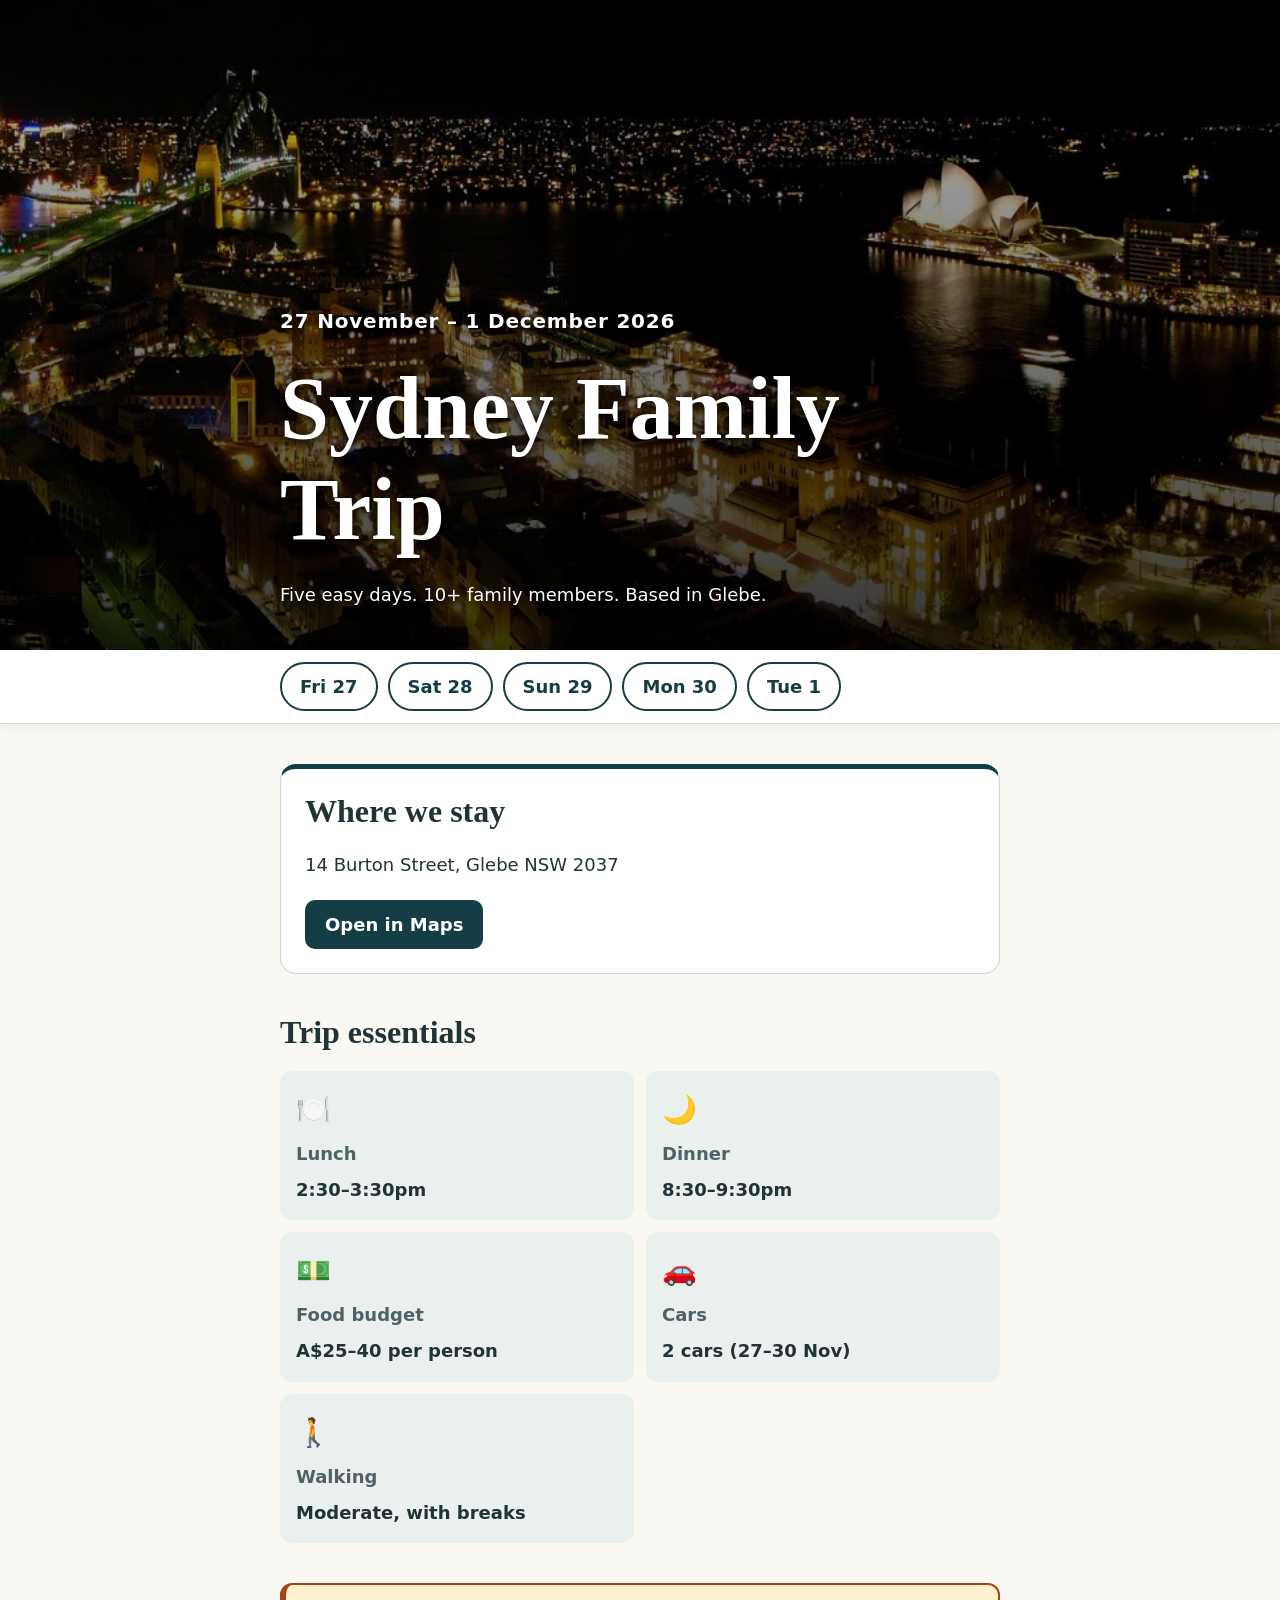
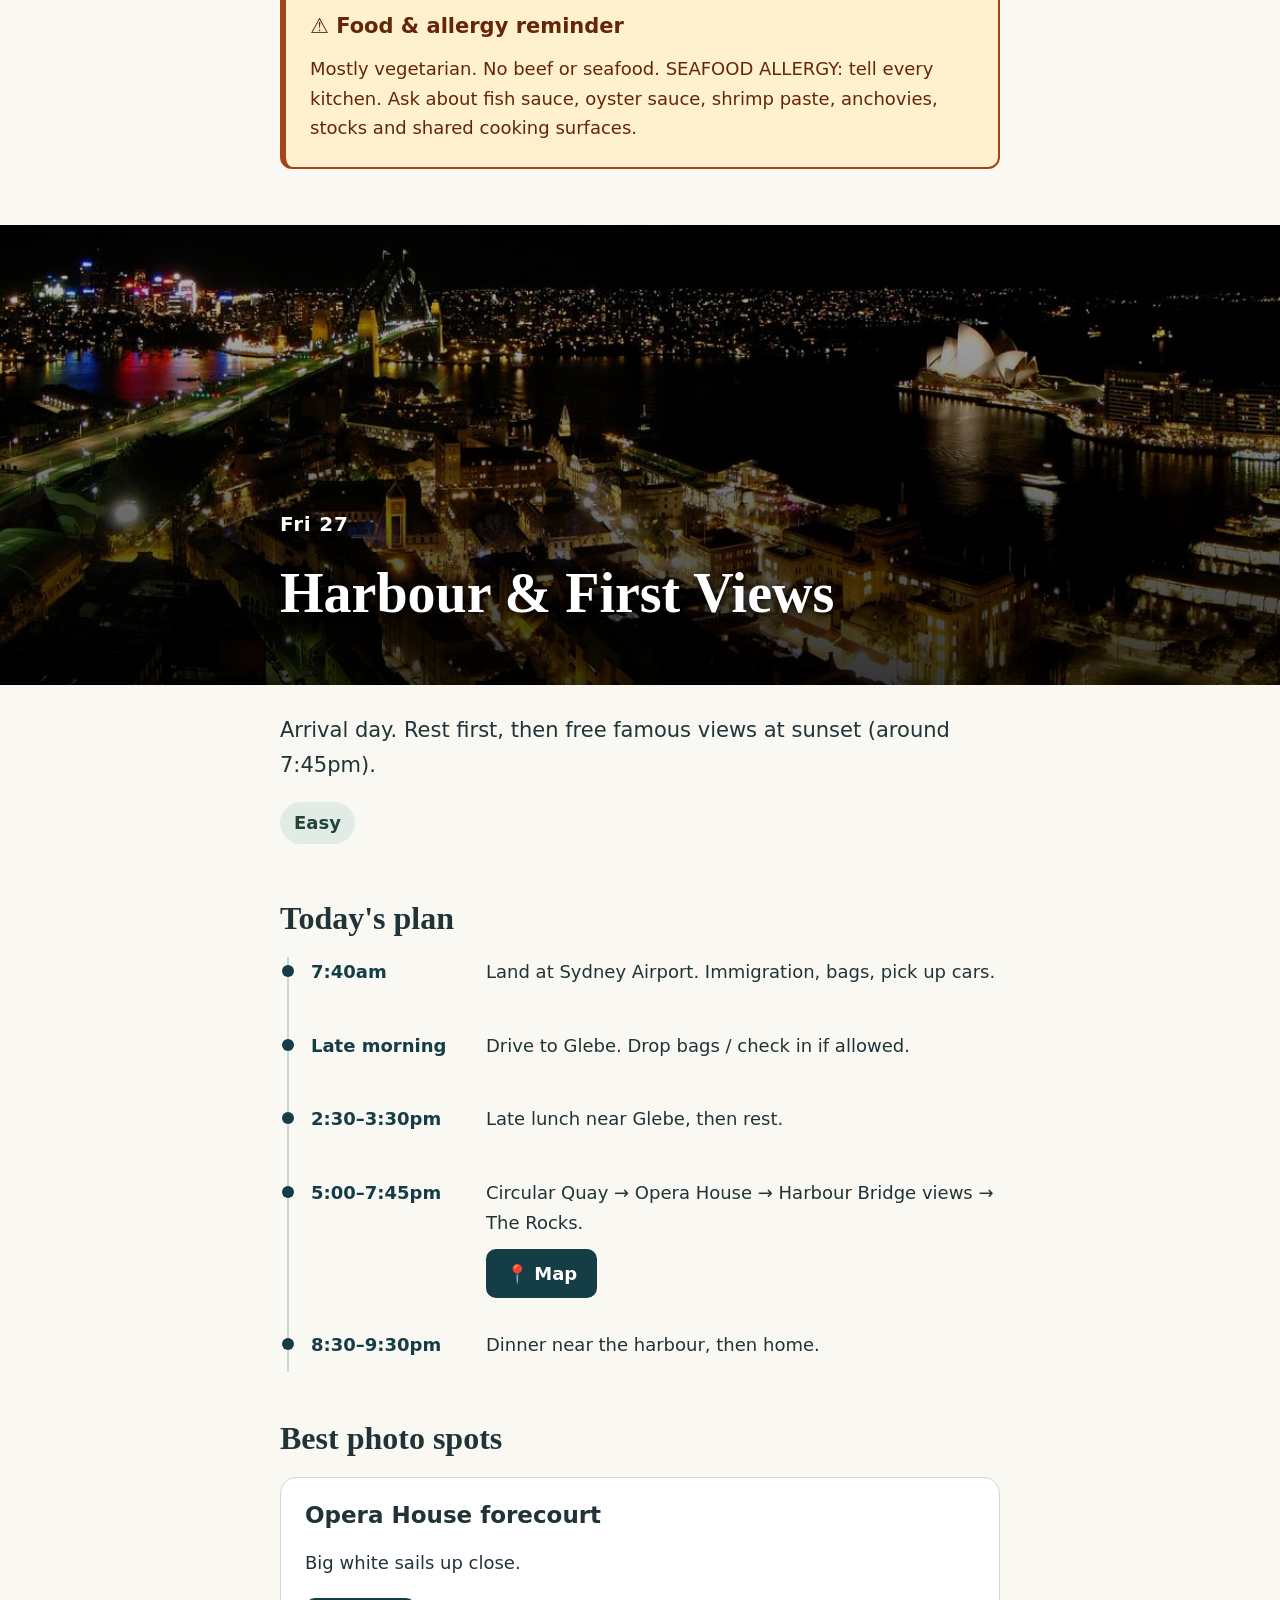
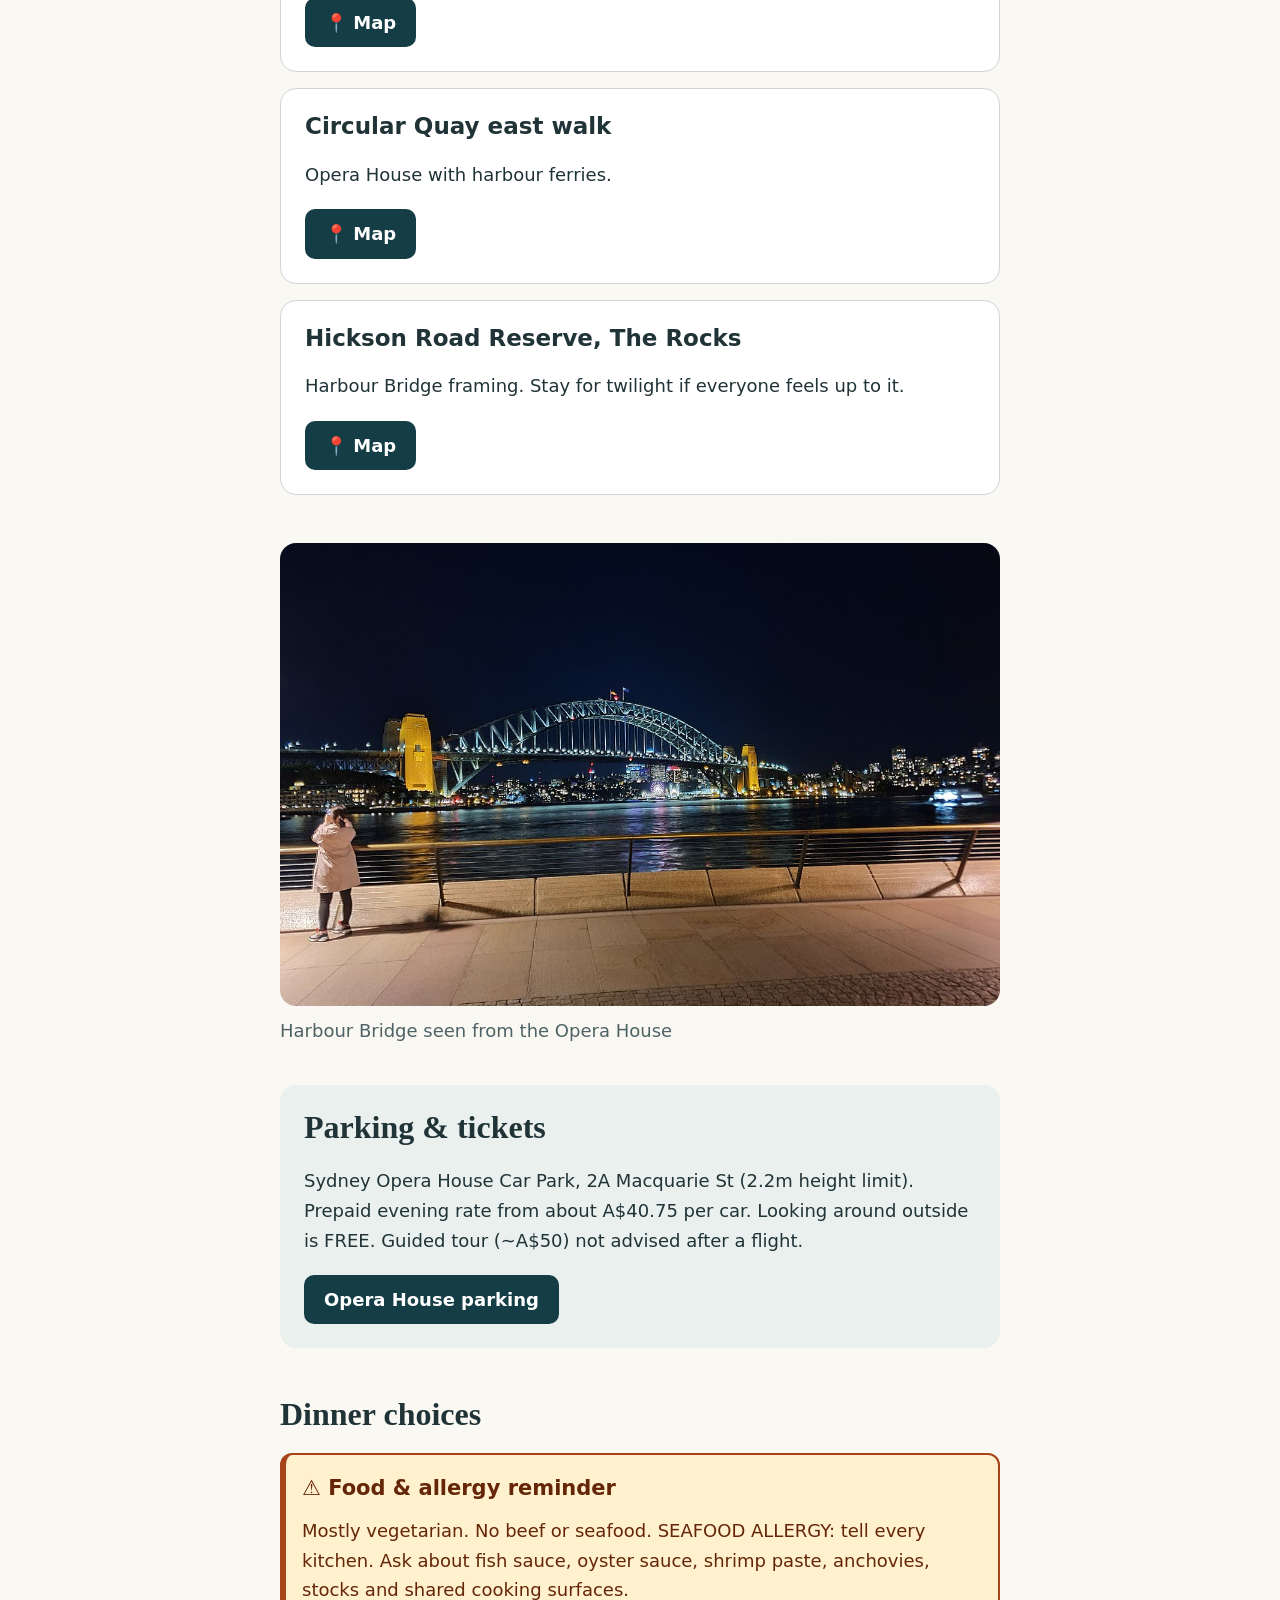
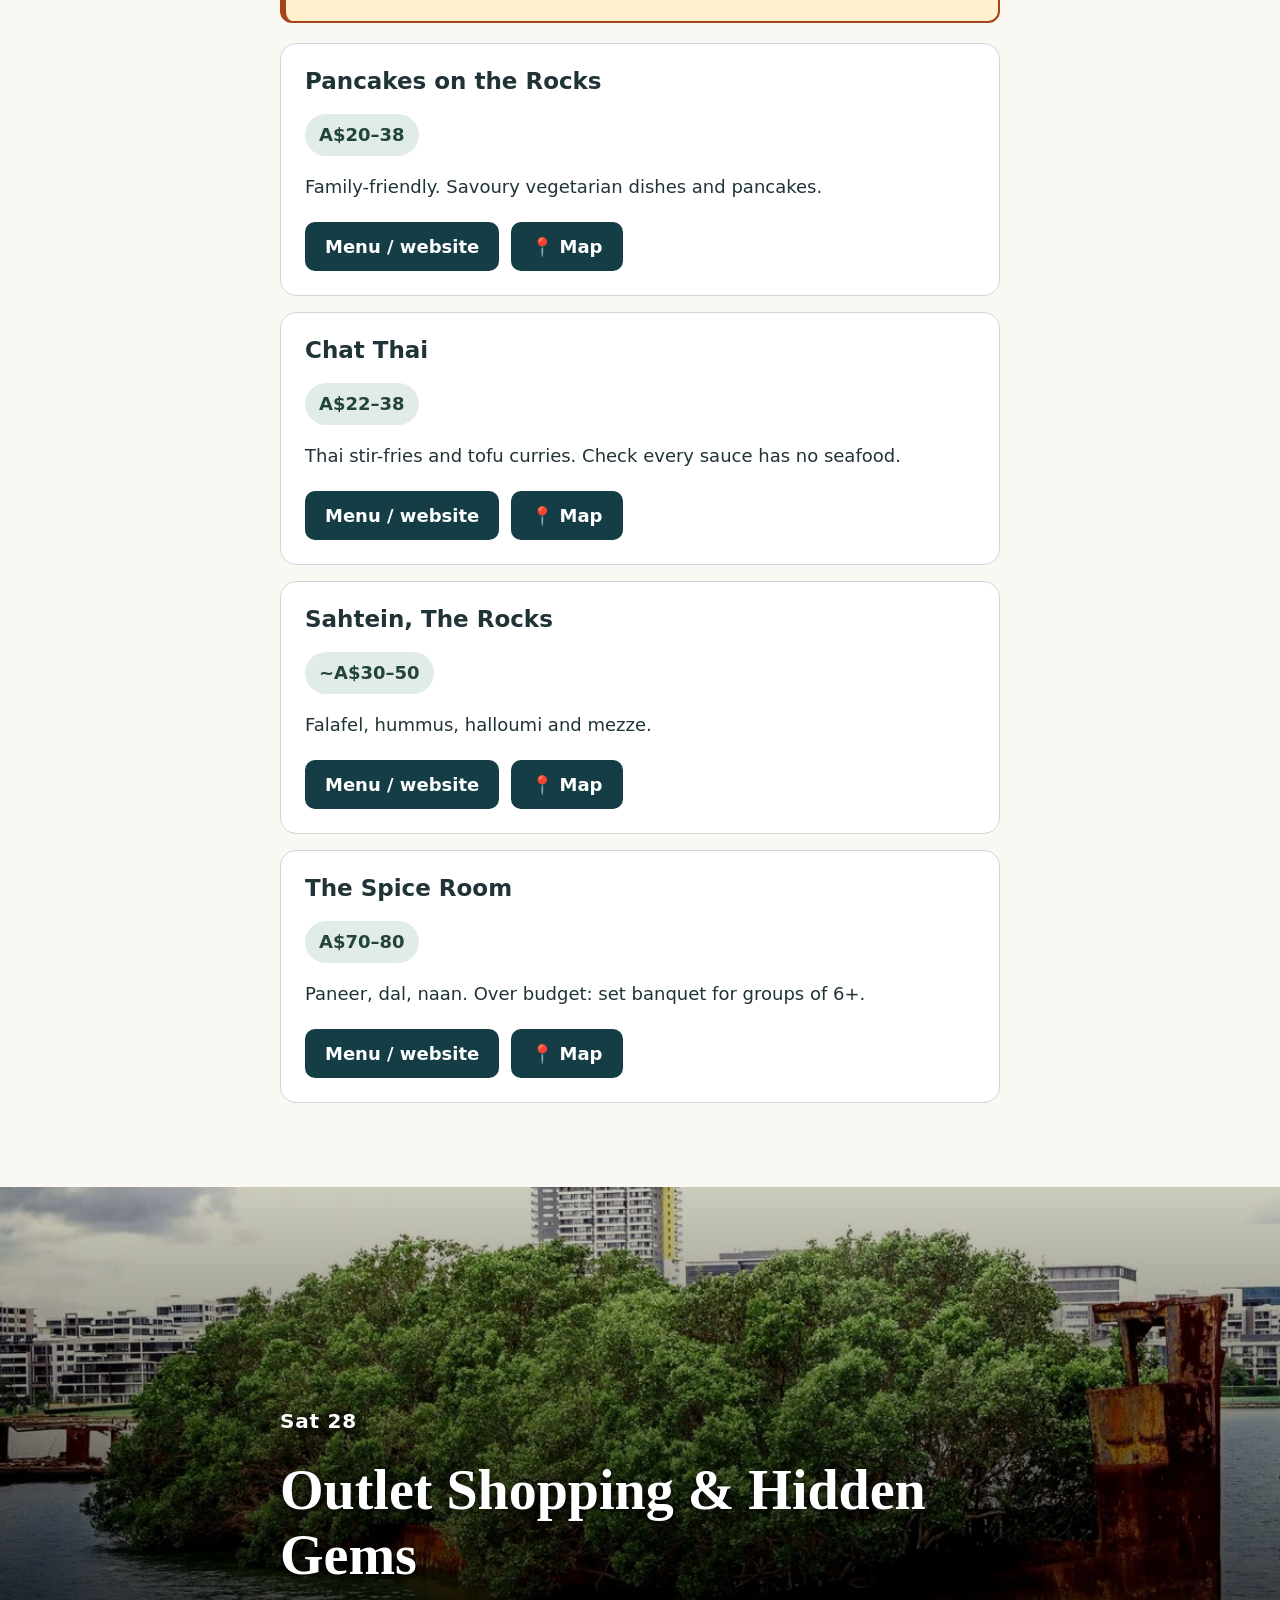
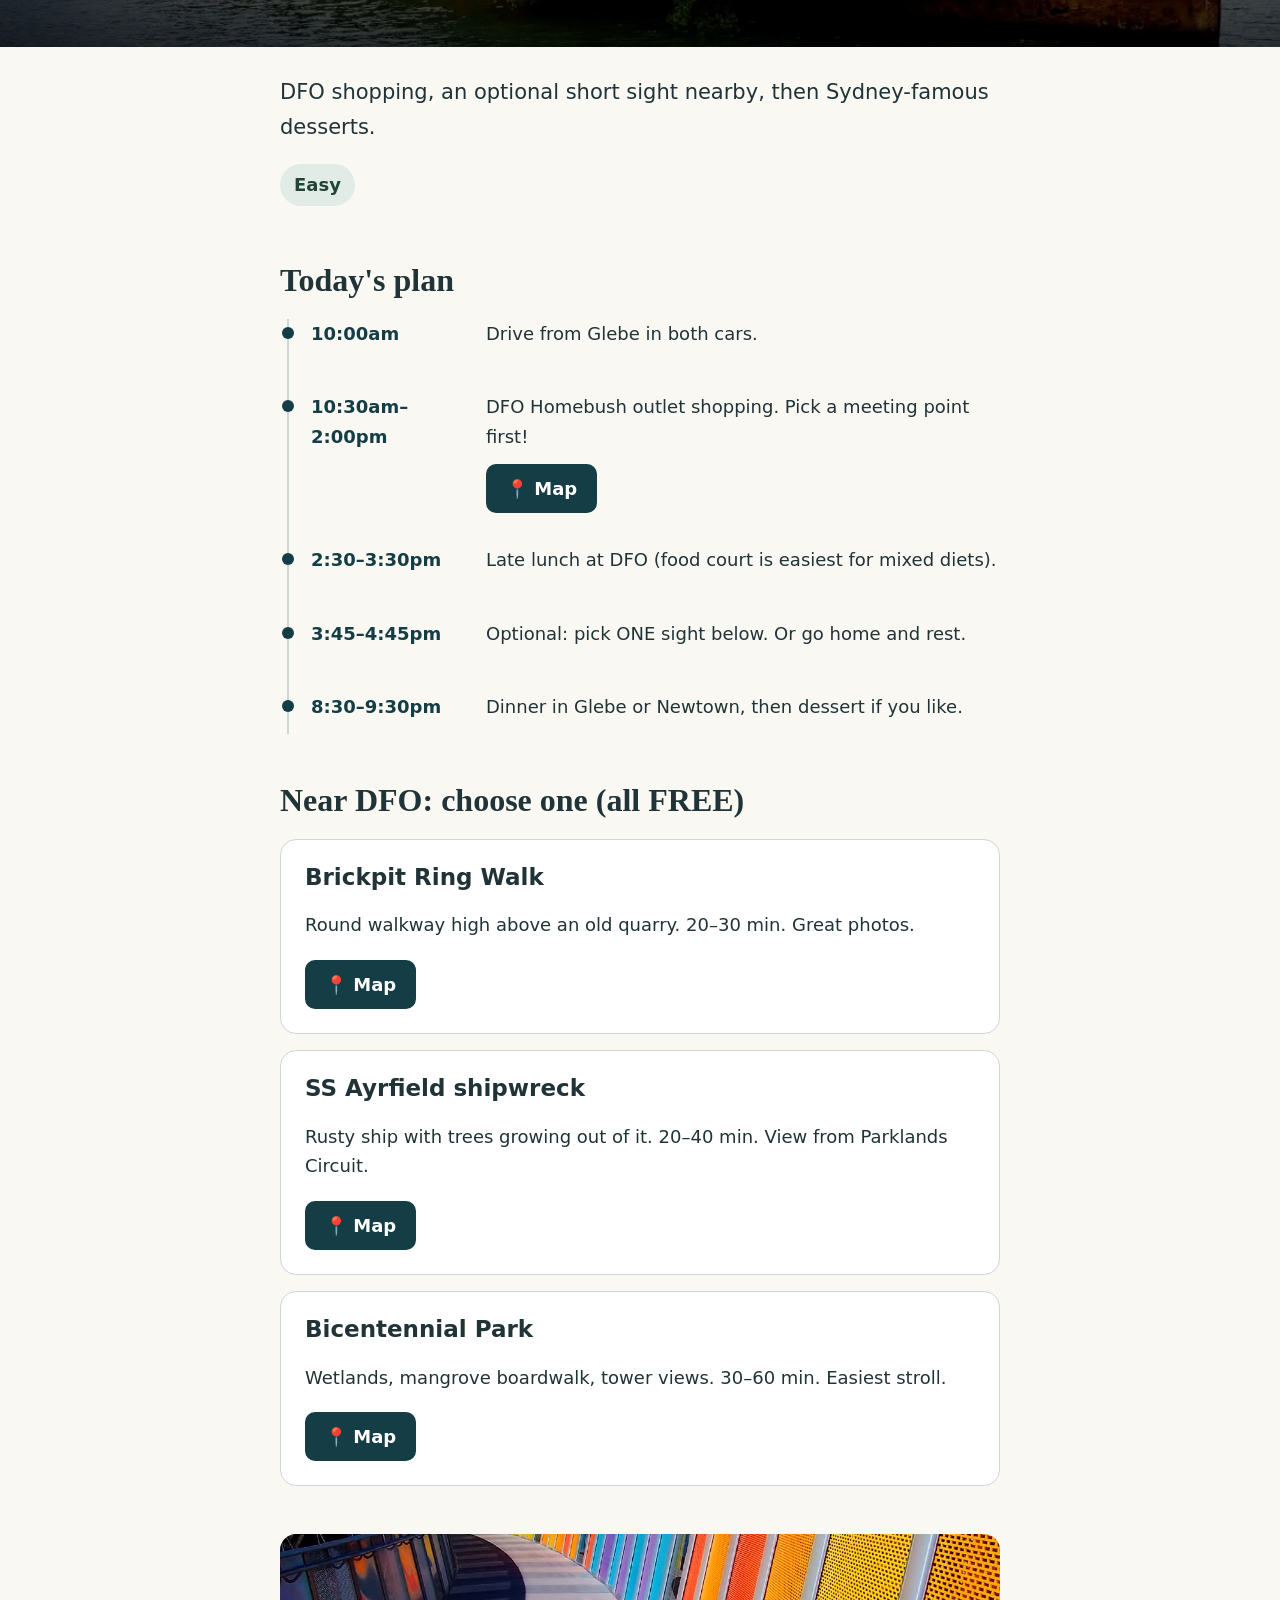
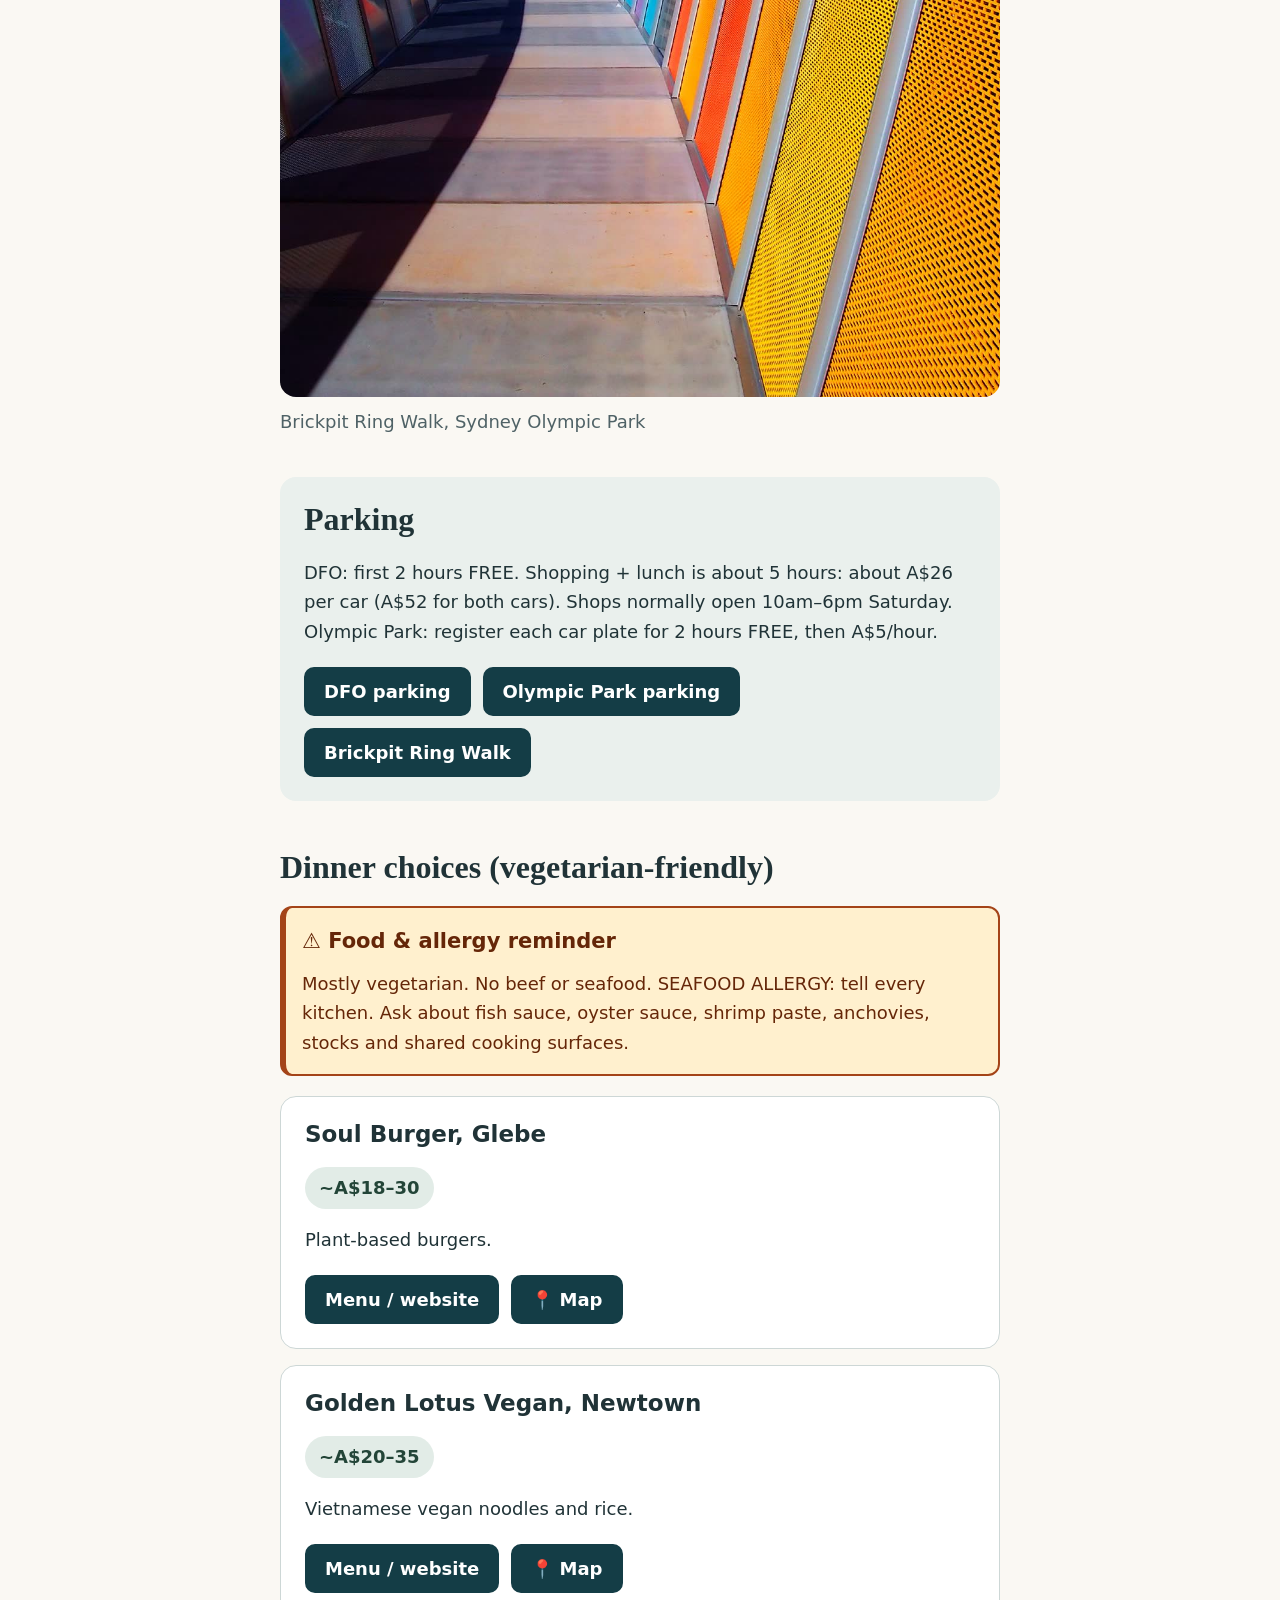
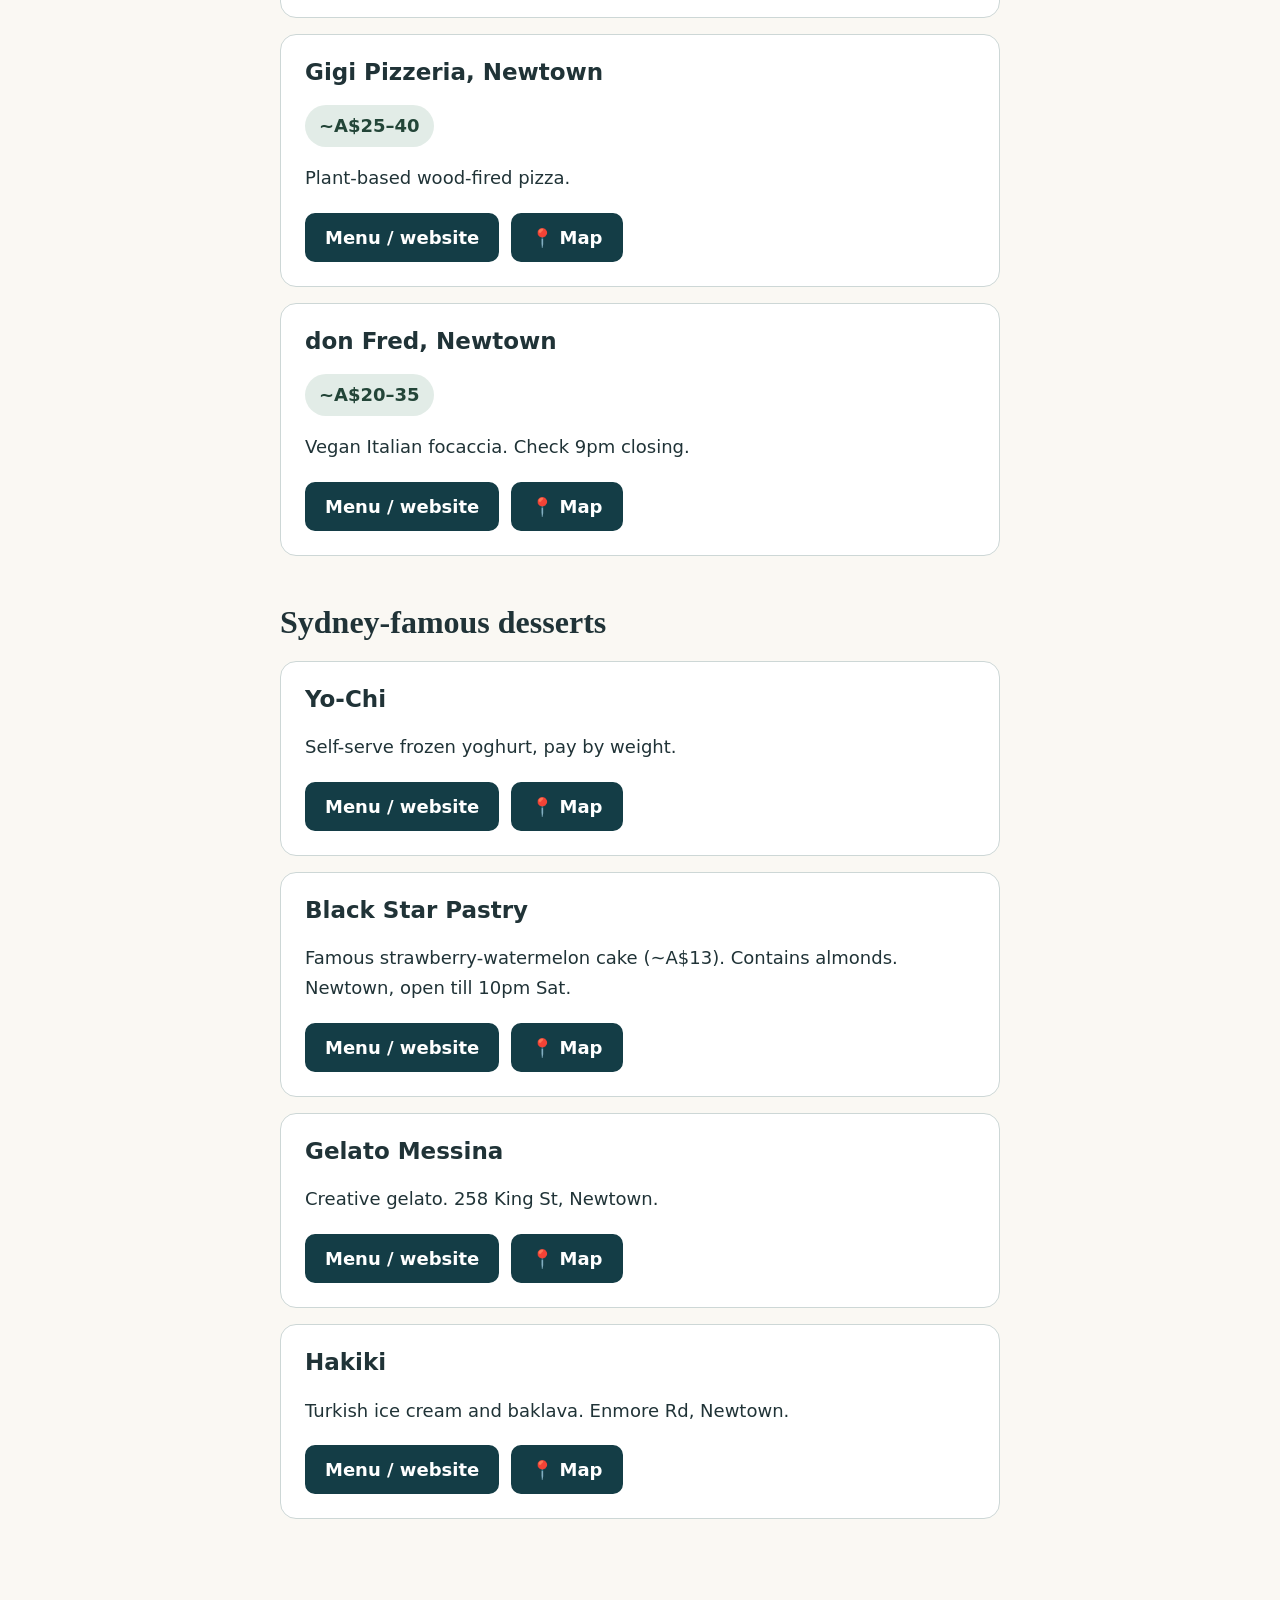
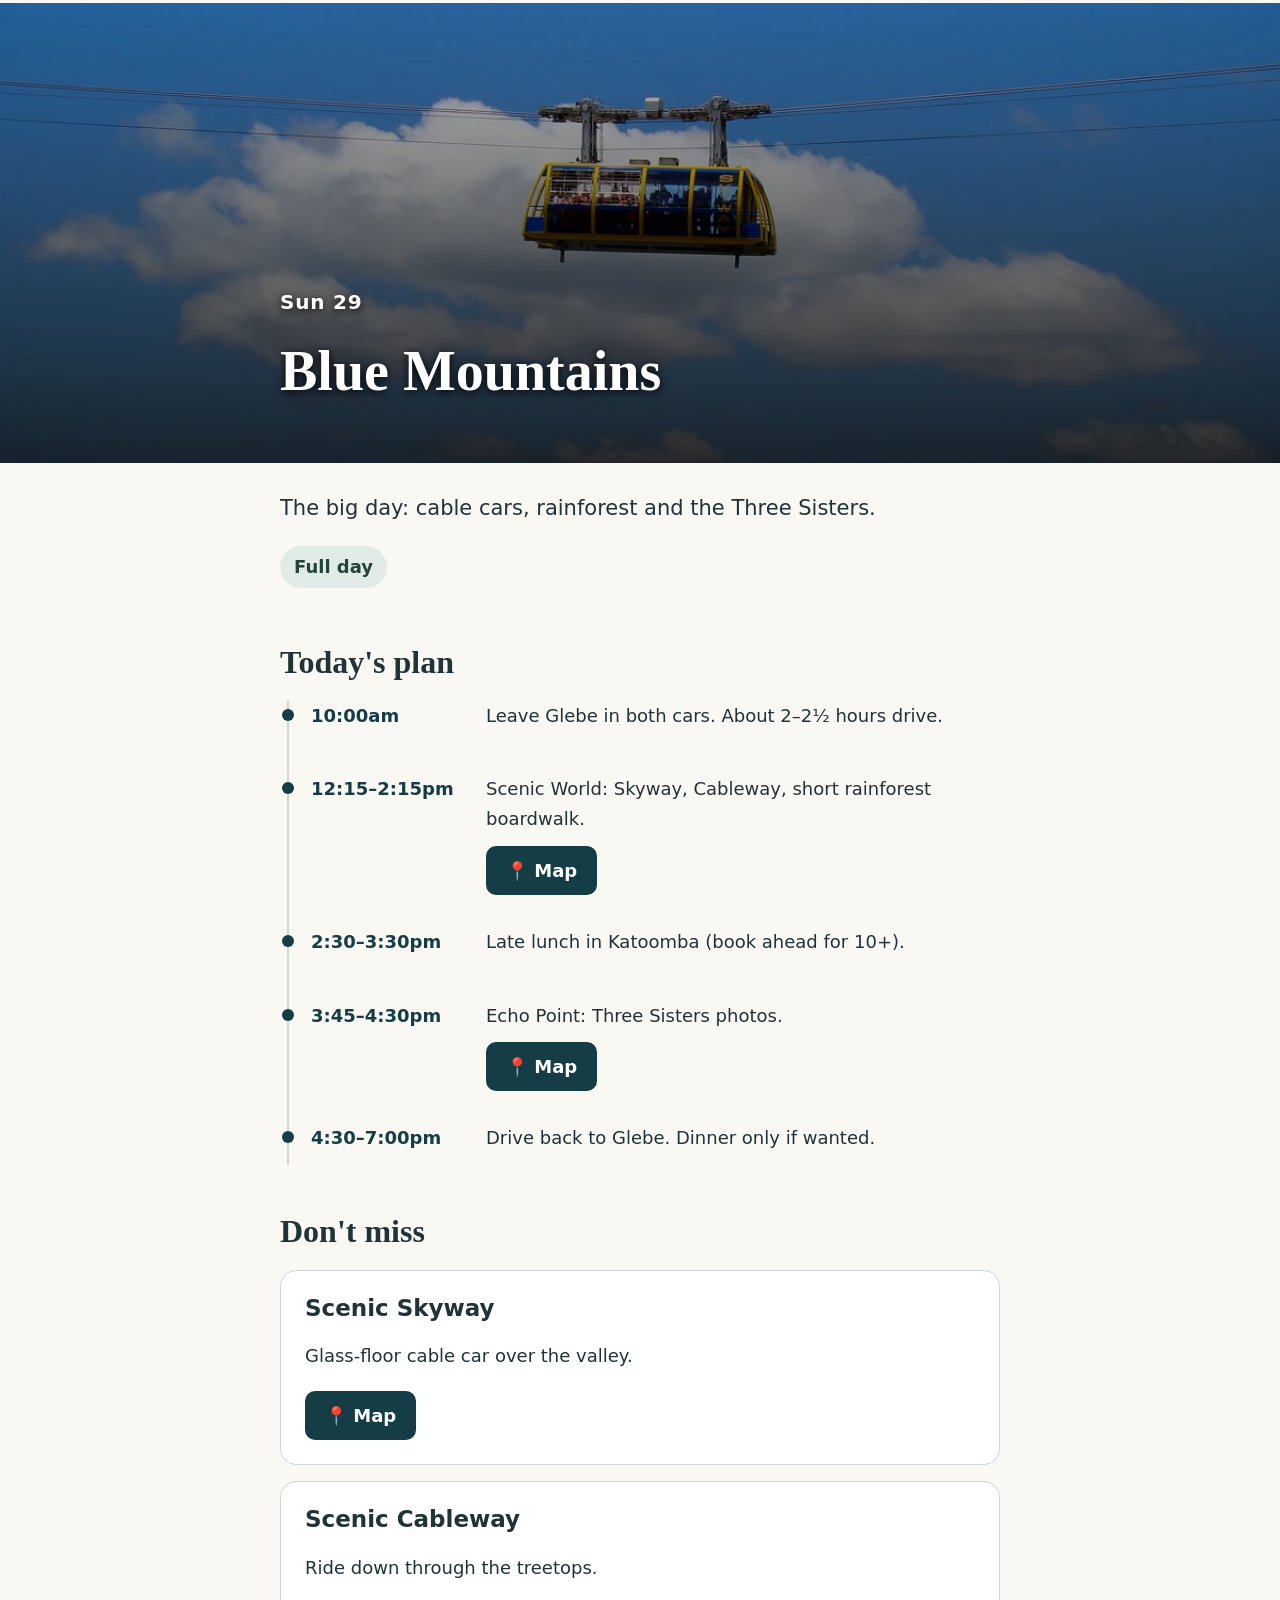
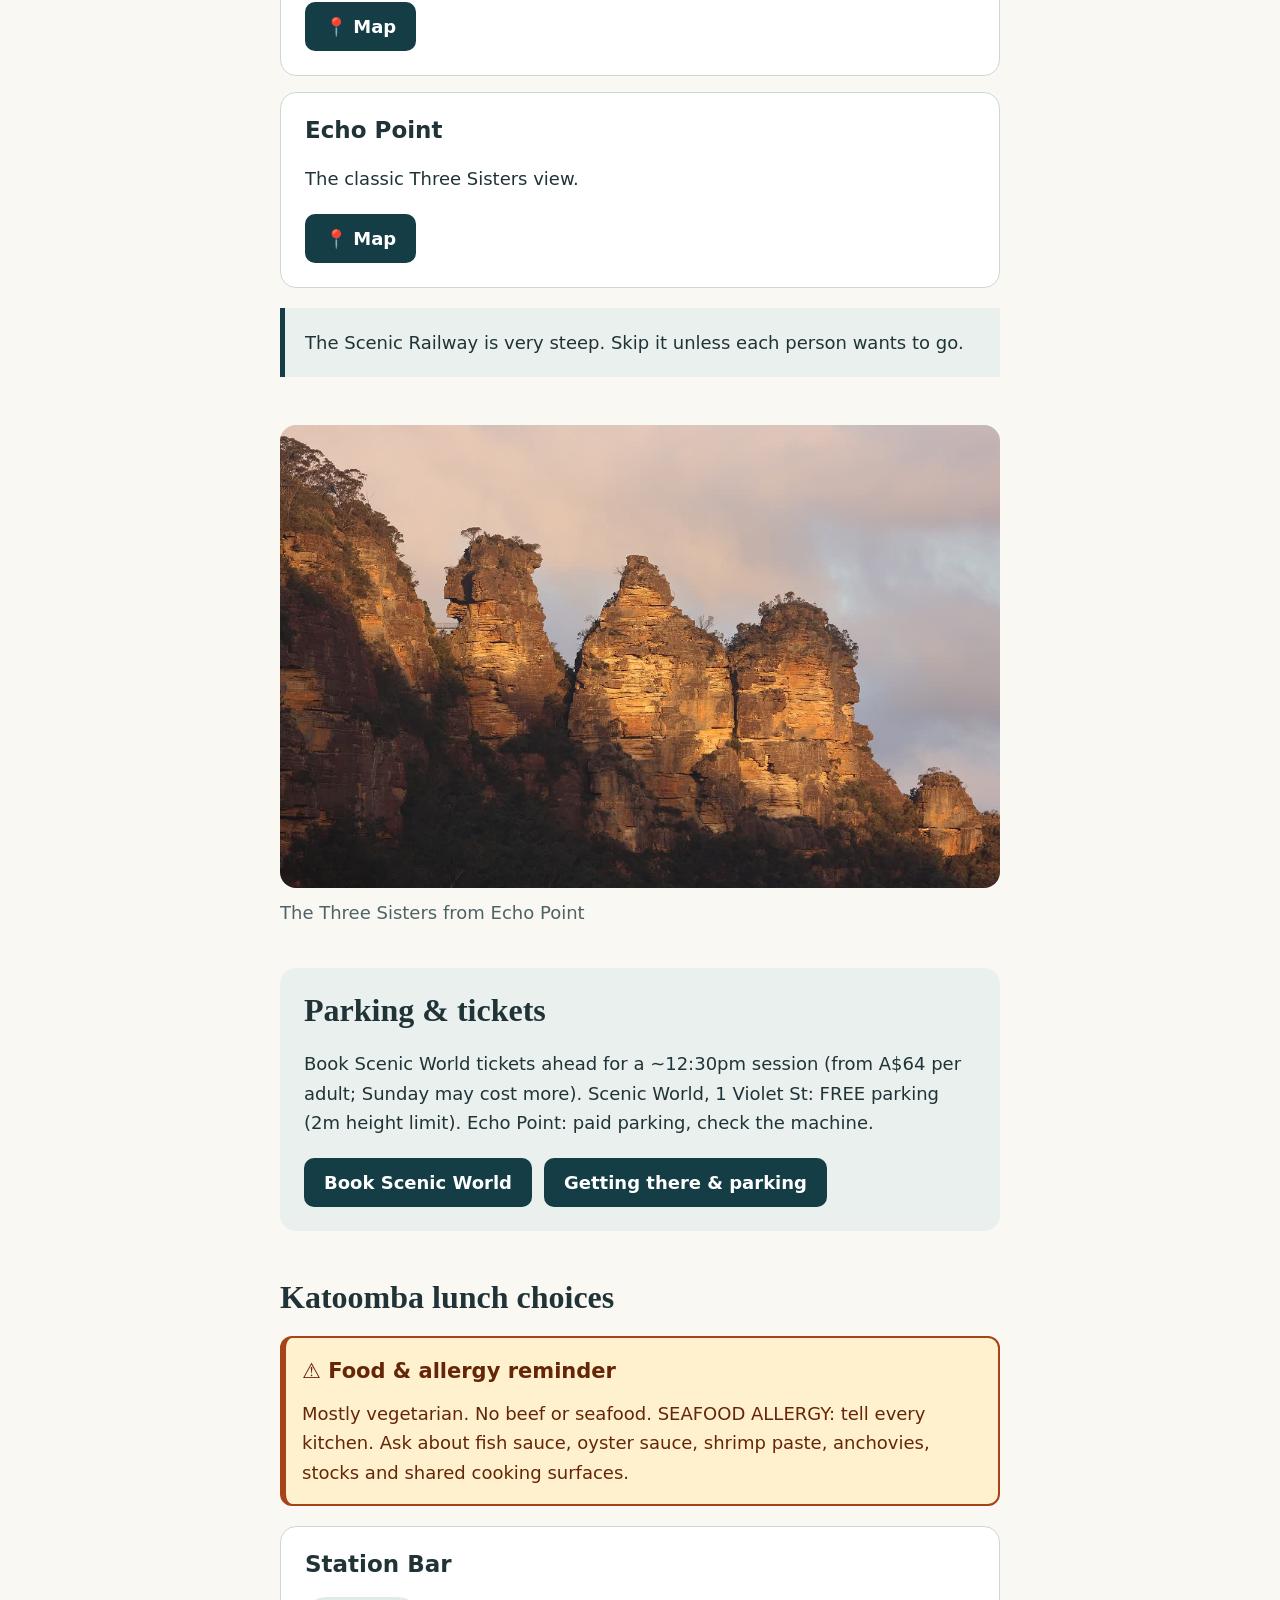
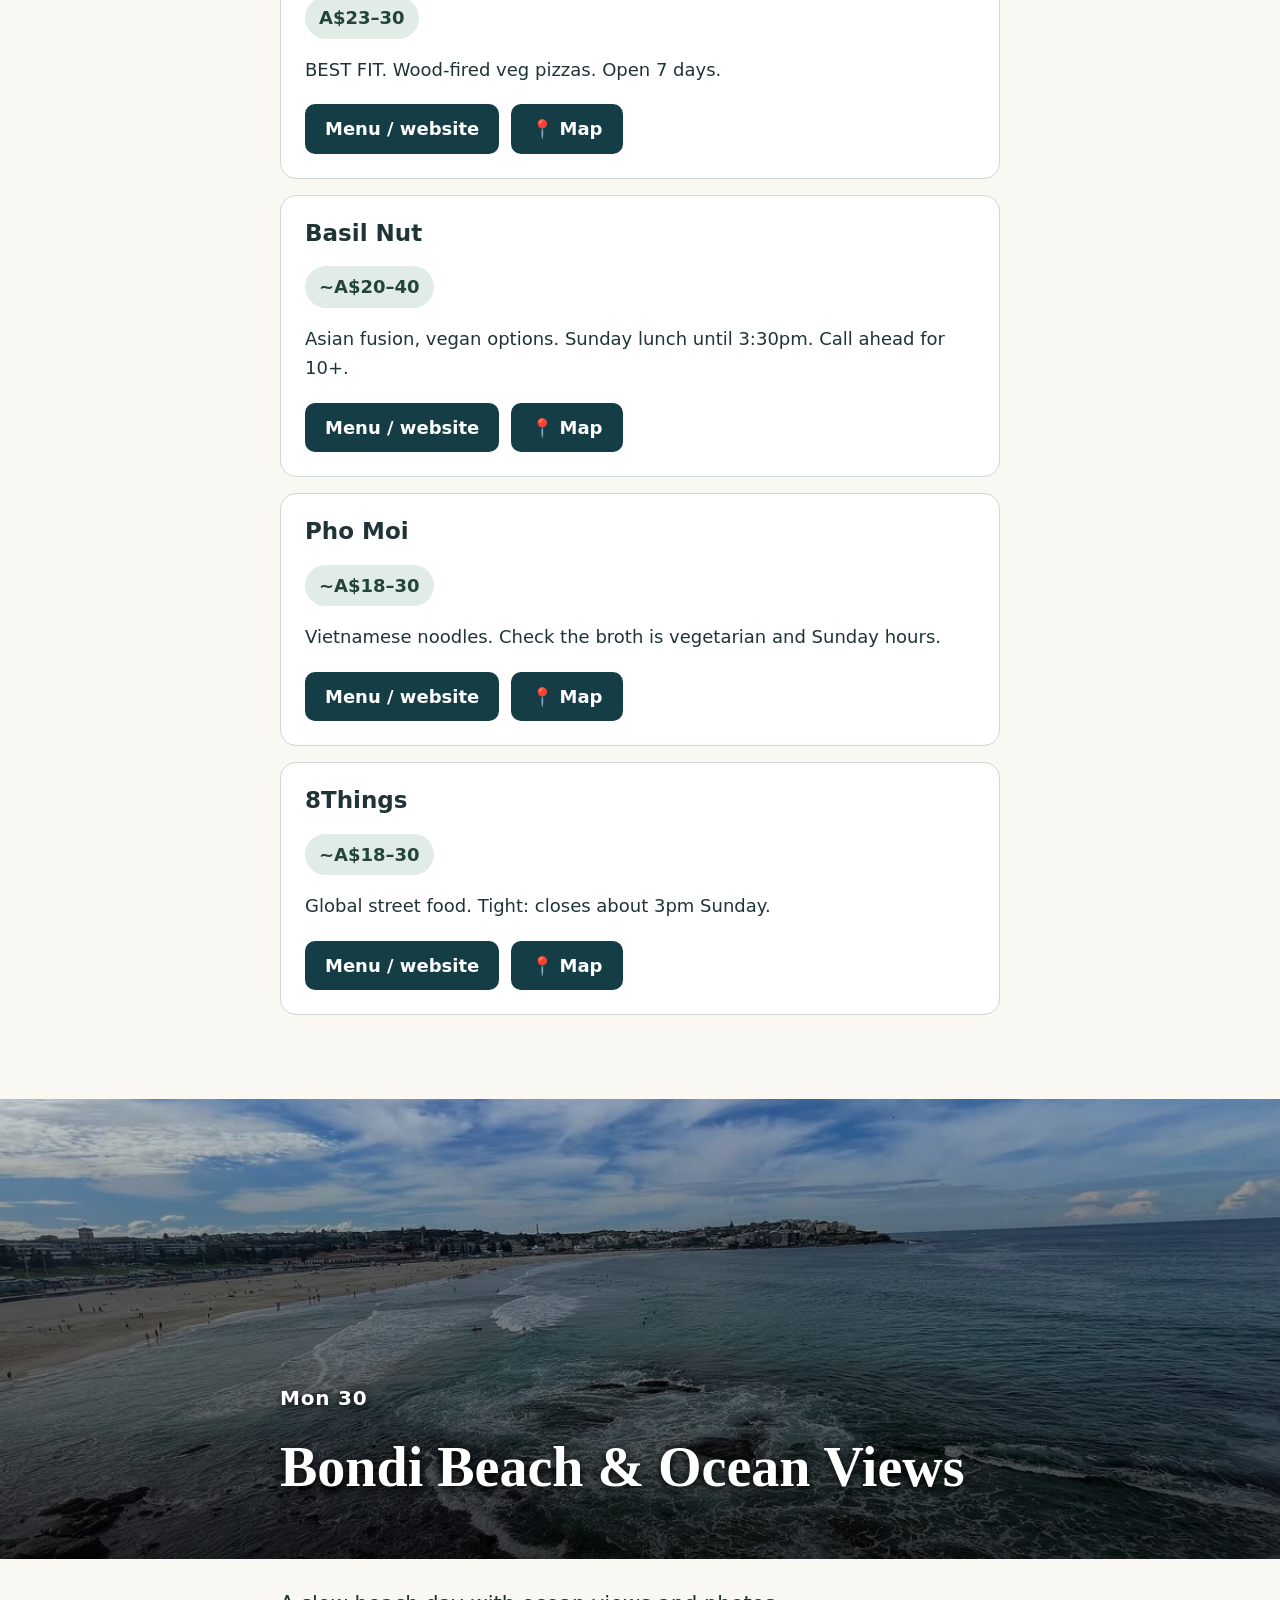
==== commit 392fda3b: "Fix DFO parking cost for 5h stay Co-Authored-By: Claude Opus 5.5 <noreply@anthropic.com>" ====
--- a/index.html
+++ b/index.html
@@ -44,7 +44,7 @@
       <section class="block"><h3>Near DFO: choose one (all FREE)</h3><div class="cards"><article class="card"><h4>Brickpit Ring Walk</h4><p>Round walkway high above an old quarry. 20–30 min. Great photos.</p><div class="actions"><a class="button" href="https://www.google.com/maps/search/?api=1&amp;query=Brickpit%20Ring%20Walk%20Sydney%20Olympic%20Park" target="_blank" rel="noopener">📍 Map</a></div></article><article class="card"><h4>SS Ayrfield shipwreck</h4><p>Rusty ship with trees growing out of it. 20–40 min. View from Parklands Circuit.</p><div class="actions"><a class="button" href="https://www.google.com/maps/search/?api=1&amp;query=SS%20Ayrfield%20Homebush%20Bay" target="_blank" rel="noopener">📍 Map</a></div></article><article class="card"><h4>Bicentennial Park</h4><p>Wetlands, mangrove boardwalk, tower views. 30–60 min. Easiest stroll.</p><div class="actions"><a class="button" href="https://www.google.com/maps/search/?api=1&amp;query=Bicentennial%20Park%20Sydney%20Olympic%20Park" target="_blank" rel="noopener">📍 Map</a></div></article></div></section>
       <figure><img src="img/brickpit.jpg" width="1200" height="1002" alt="Brickpit Ring Walk, Sydney Olympic Park" loading="lazy" decoding="async"><figcaption>Brickpit Ring Walk, Sydney Olympic Park</figcaption></figure>
       
-      <section class="block practical"><h3>Parking</h3><p>DFO: first 2 hours FREE, then about A$16 per car for 3½–4h. Shops normally open 10am–6pm Saturday. Olympic Park: register each car plate for 2 hours FREE, then A$5/hour.</p><div class="actions"><a class="button" href="https://www.homebush.dfo.com.au/directions/parking-at-homebush" target="_blank" rel="noopener">DFO parking</a><a class="button" href="https://www.sydneyolympicpark.nsw.gov.au/parking" target="_blank" rel="noopener">Olympic Park parking</a><a class="button" href="https://www.sydneyolympicpark.nsw.gov.au/parks-and-playgrounds/brickpit-ring-walk" target="_blank" rel="noopener">Brickpit Ring Walk</a></div></section>
+      <section class="block practical"><h3>Parking</h3><p>DFO: first 2 hours FREE. Shopping + lunch is about 5 hours: about A$26 per car (A$52 for both cars). Shops normally open 10am–6pm Saturday. Olympic Park: register each car plate for 2 hours FREE, then A$5/hour.</p><div class="actions"><a class="button" href="https://www.homebush.dfo.com.au/directions/parking-at-homebush" target="_blank" rel="noopener">DFO parking</a><a class="button" href="https://www.sydneyolympicpark.nsw.gov.au/parking" target="_blank" rel="noopener">Olympic Park parking</a><a class="button" href="https://www.sydneyolympicpark.nsw.gov.au/parks-and-playgrounds/brickpit-ring-walk" target="_blank" rel="noopener">Brickpit Ring Walk</a></div></section>
       <section class="block"><h3>Dinner choices (vegetarian-friendly)</h3><aside class="warning compact" aria-label="Food and allergy notice"><strong><span aria-hidden="true">⚠️</span> Food &amp; allergy reminder</strong><p>Mostly vegetarian. No beef or seafood. SEAFOOD ALLERGY: tell every kitchen. Ask about fish sauce, oyster sauce, shrimp paste, anchovies, stocks and shared cooking surfaces.</p></aside><div class="cards"><article class="card"><h4>Soul Burger, Glebe</h4><span class="chip price">~A$18–30</span><p>Plant-based burgers.</p><div class="actions"><a class="button" href="https://www.soulburger.com.au/glebe" target="_blank" rel="noopener">Menu / website</a><a class="button" href="https://www.google.com/maps/search/?api=1&amp;query=Soul%20Burger%20Glebe" target="_blank" rel="noopener">📍 Map</a></div></article><article class="card"><h4>Golden Lotus Vegan, Newtown</h4><span class="chip price">~A$20–35</span><p>Vietnamese vegan noodles and rice.</p><div class="actions"><a class="button" href="https://www.goldenlotus-vegan.com/" target="_blank" rel="noopener">Menu / website</a><a class="button" href="https://www.google.com/maps/search/?api=1&amp;query=Golden%20Lotus%20Vegan%20Newtown" target="_blank" rel="noopener">📍 Map</a></div></article><article class="card"><h4>Gigi Pizzeria, Newtown</h4><span class="chip price">~A$25–40</span><p>Plant-based wood-fired pizza.</p><div class="actions"><a class="button" href="https://www.broadsheet.com.au/sydney/restaurants/gigi-pizzeria" target="_blank" rel="noopener">Menu / website</a><a class="button" href="https://www.google.com/maps/search/?api=1&amp;query=Gigi%20Pizzeria%20Newtown" target="_blank" rel="noopener">📍 Map</a></div></article><article class="card"><h4>don Fred, Newtown</h4><span class="chip price">~A$20–35</span><p>Vegan Italian focaccia. Check 9pm closing.</p><div class="actions"><a class="button" href="https://www.donfred.com.au/" target="_blank" rel="noopener">Menu / website</a><a class="button" href="https://www.google.com/maps/search/?api=1&amp;query=don%20Fred%20Newtown" target="_blank" rel="noopener">📍 Map</a></div></article></div></section>
       <section class="block"><h3>Sydney-famous desserts</h3><div class="cards"><article class="card"><h4>Yo-Chi</h4><p>Self-serve frozen yoghurt, pay by weight.</p><div class="actions"><a class="button" href="https://yochi.com.au/yochi-venues/" target="_blank" rel="noopener">Menu / website</a><a class="button" href="https://www.google.com/maps/search/?api=1&amp;query=Yo-Chi%20Newtown" target="_blank" rel="noopener">📍 Map</a></div></article><article class="card"><h4>Black Star Pastry</h4><p>Famous strawberry-watermelon cake (~A$13). Contains almonds. Newtown, open till 10pm Sat.</p><div class="actions"><a class="button" href="https://blackstarpastry.com/pages/locations" target="_blank" rel="noopener">Menu / website</a><a class="button" href="https://www.google.com/maps/search/?api=1&amp;query=Black%20Star%20Pastry%20Newtown" target="_blank" rel="noopener">📍 Map</a></div></article><article class="card"><h4>Gelato Messina</h4><p>Creative gelato. 258 King St, Newtown.</p><div class="actions"><a class="button" href="https://gelatomessina.com/pages/stores" target="_blank" rel="noopener">Menu / website</a><a class="button" href="https://www.google.com/maps/search/?api=1&amp;query=Gelato%20Messina%20Newtown" target="_blank" rel="noopener">📍 Map</a></div></article><article class="card"><h4>Hakiki</h4><p>Turkish ice cream and baklava. Enmore Rd, Newtown.</p><div class="actions"><a class="button" href="https://www.google.com/maps/search/?api=1&amp;query=Hakiki+Newtown" target="_blank" rel="noopener">Menu / website</a><a class="button" href="https://www.google.com/maps/search/?api=1&amp;query=Hakiki%20Newtown" target="_blank" rel="noopener">📍 Map</a></div></article></div></section>
     </div>
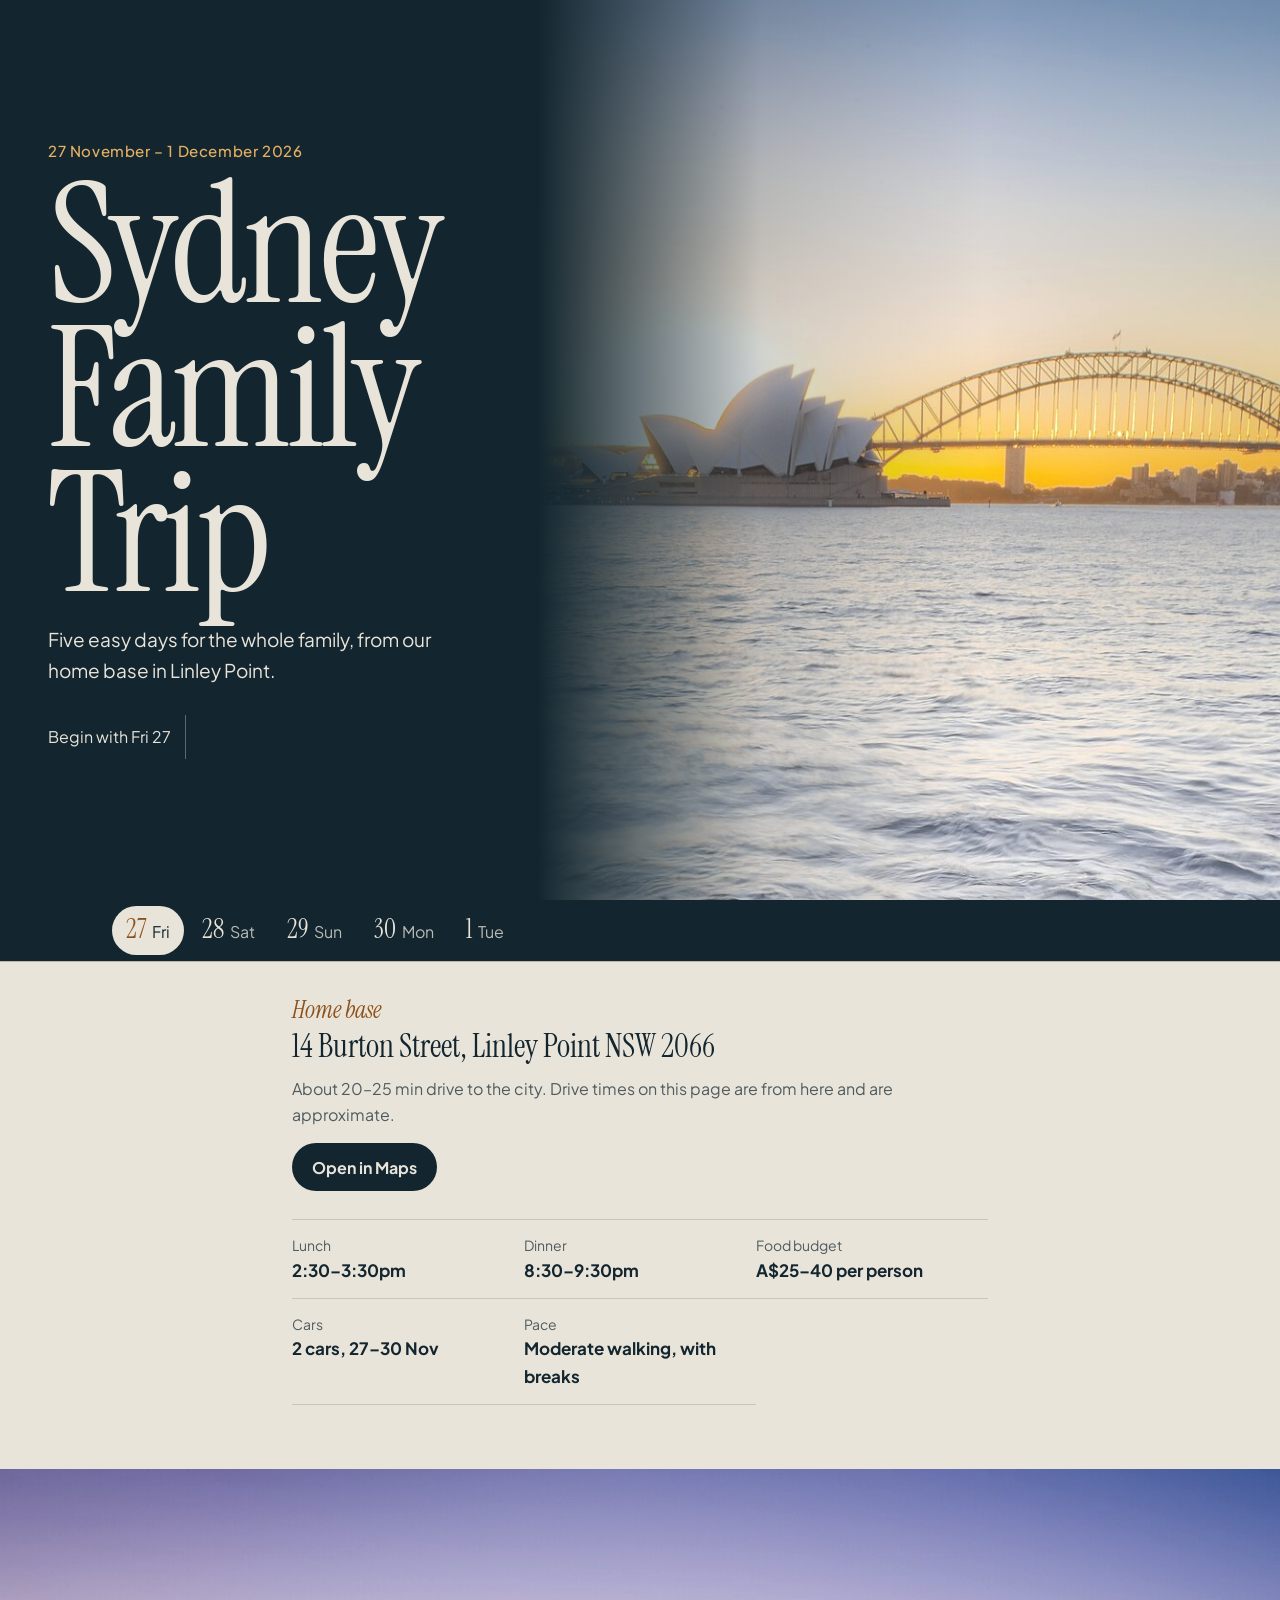
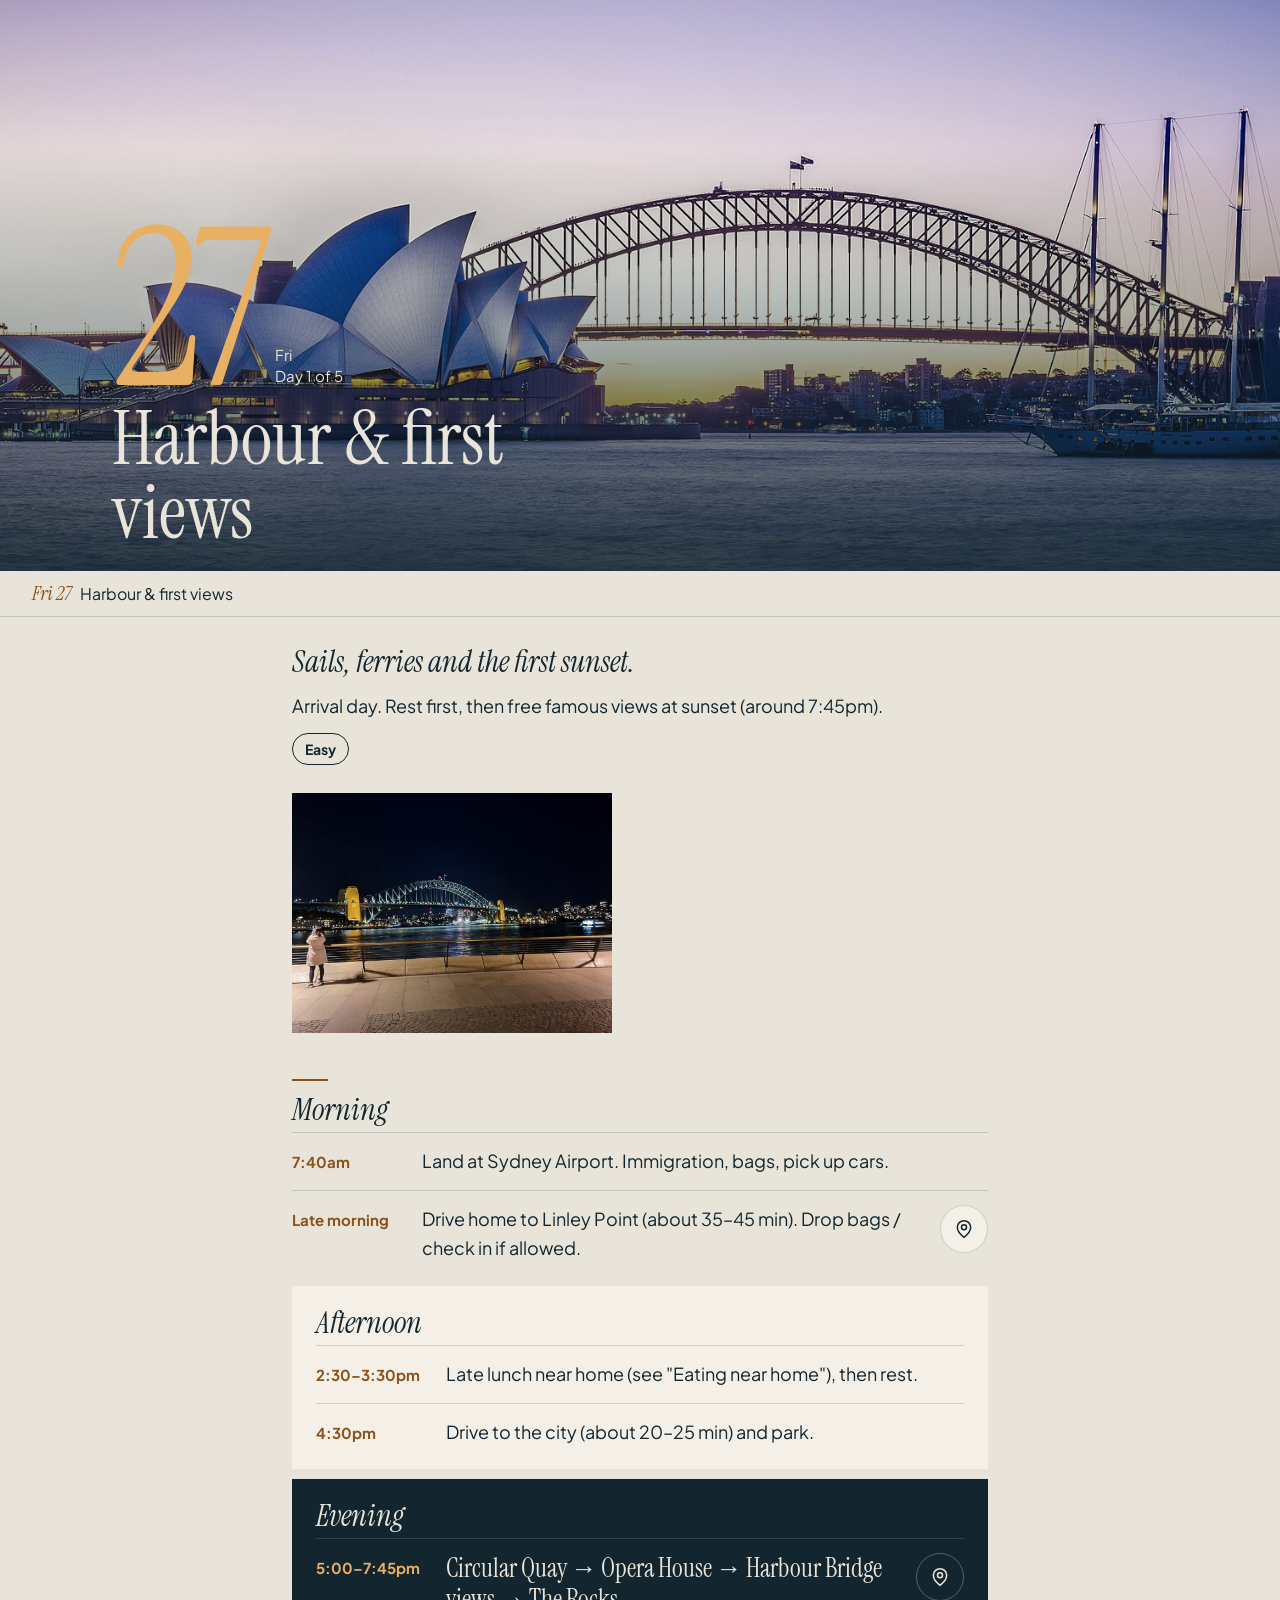
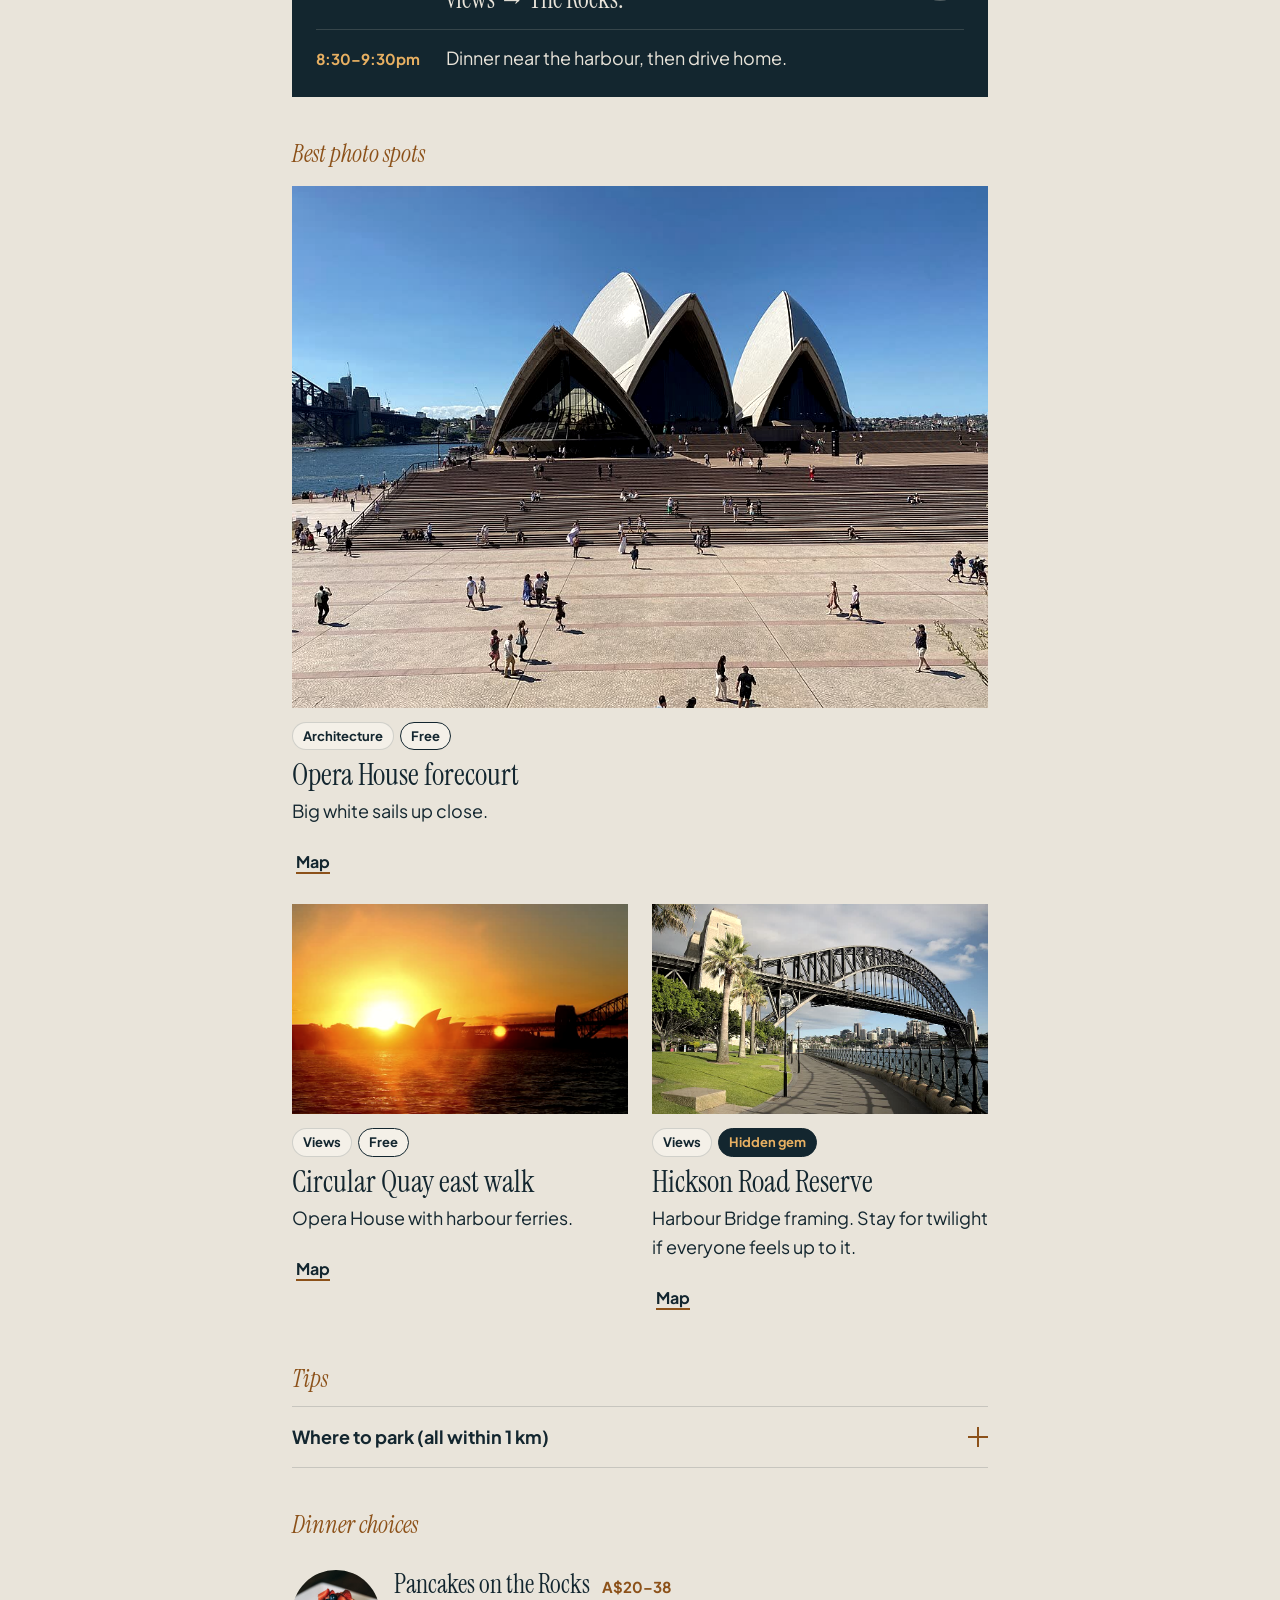
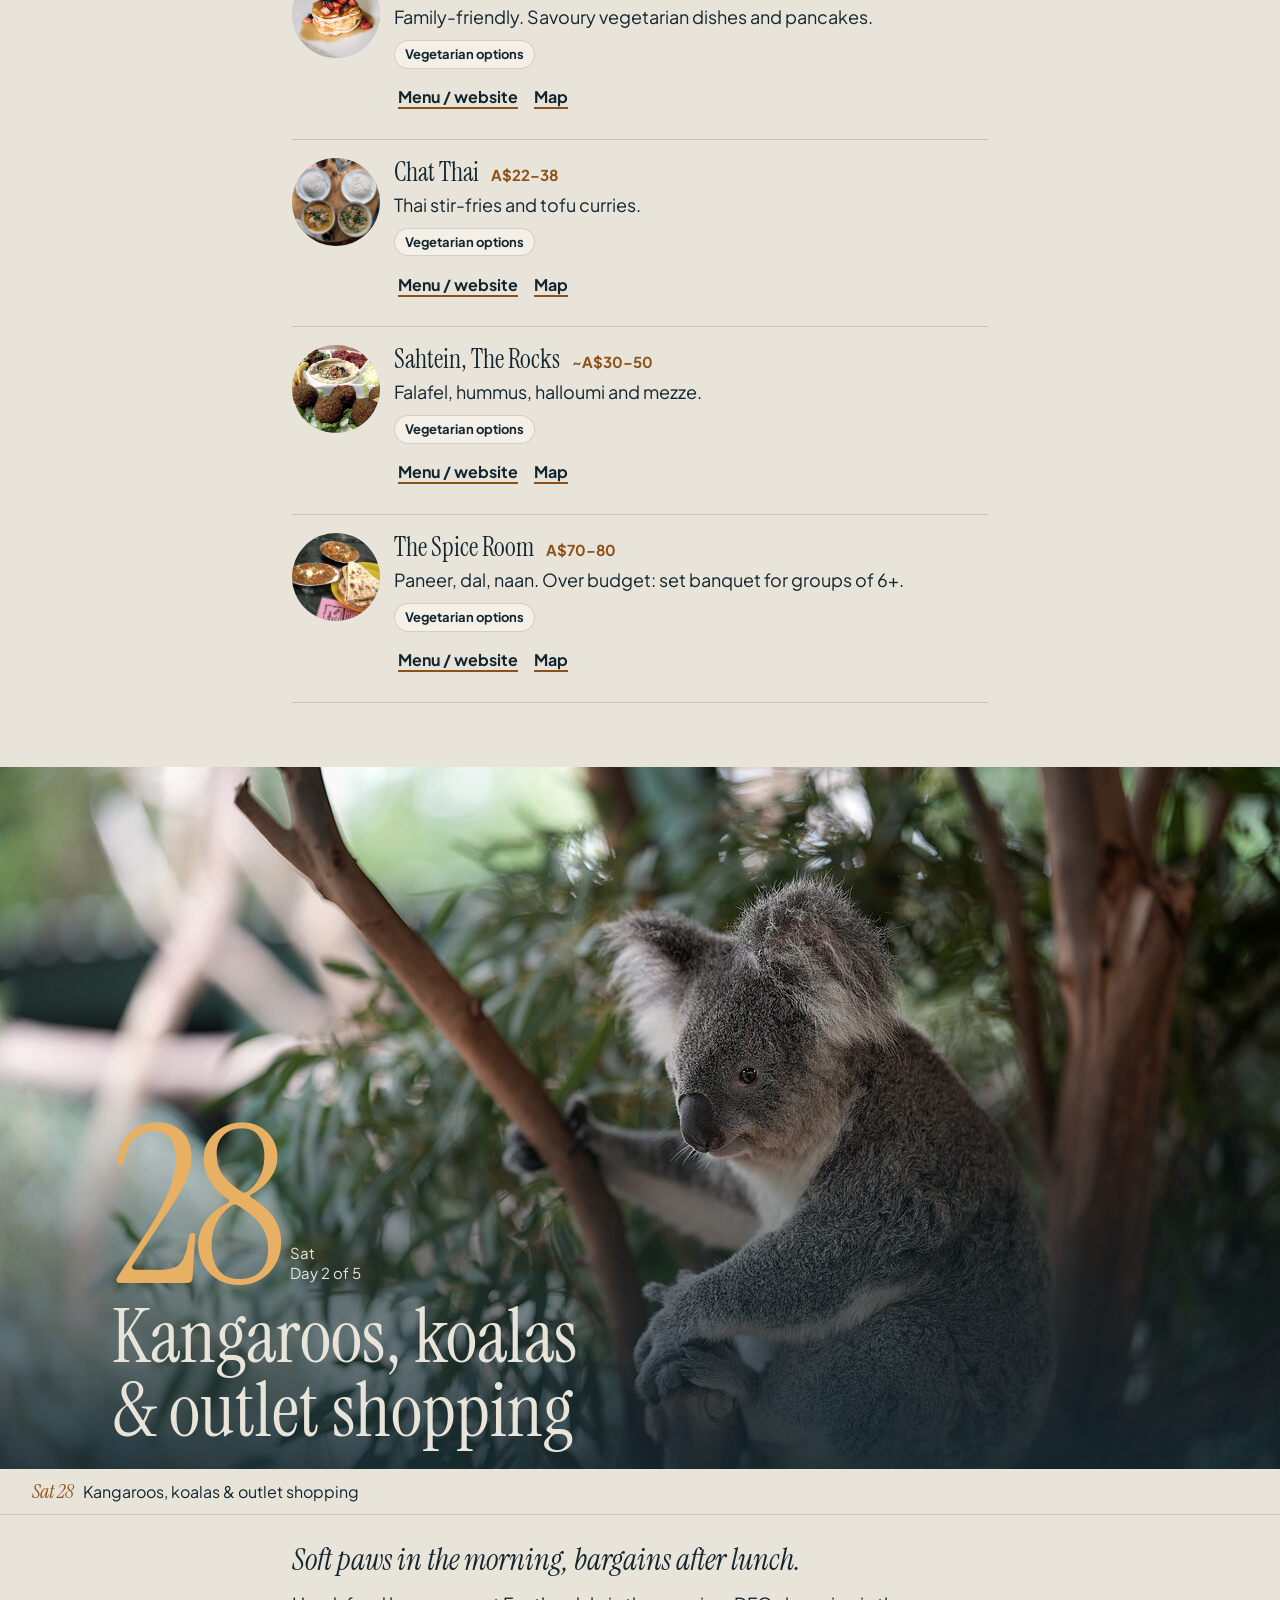
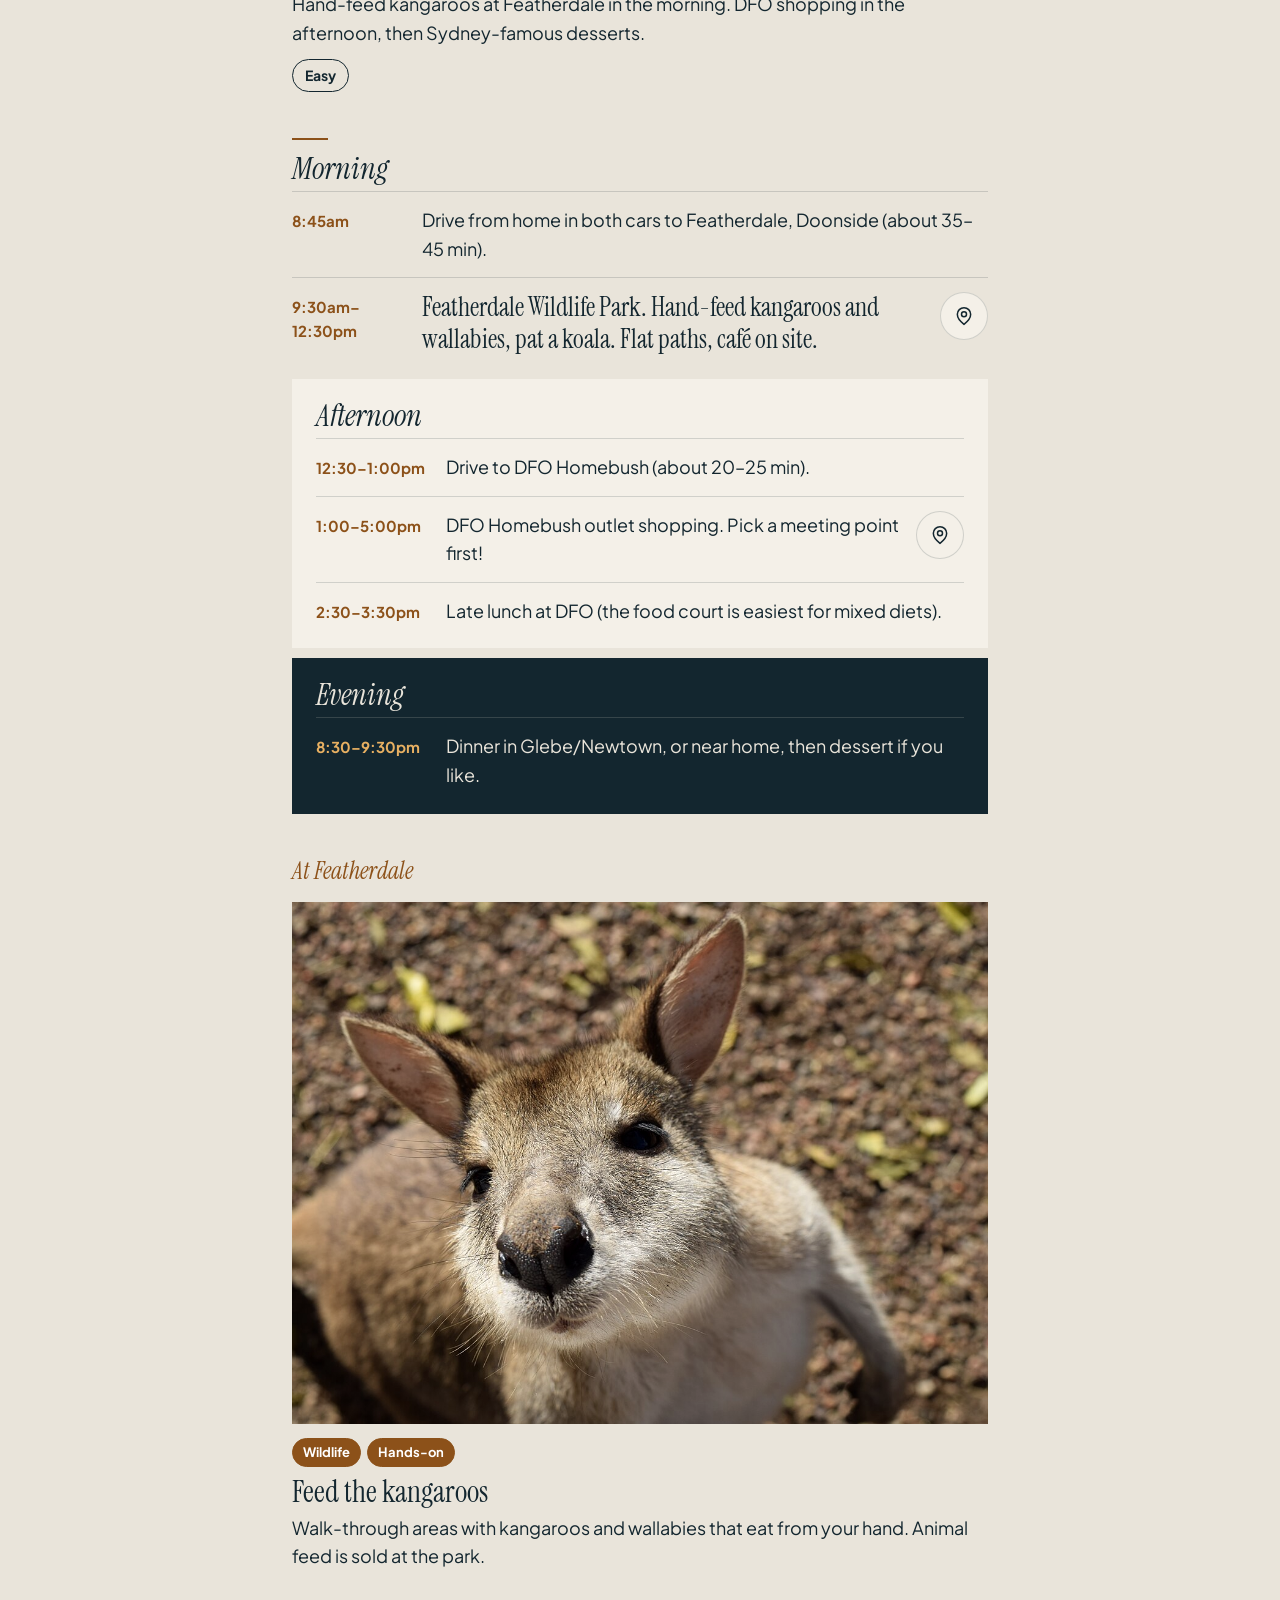
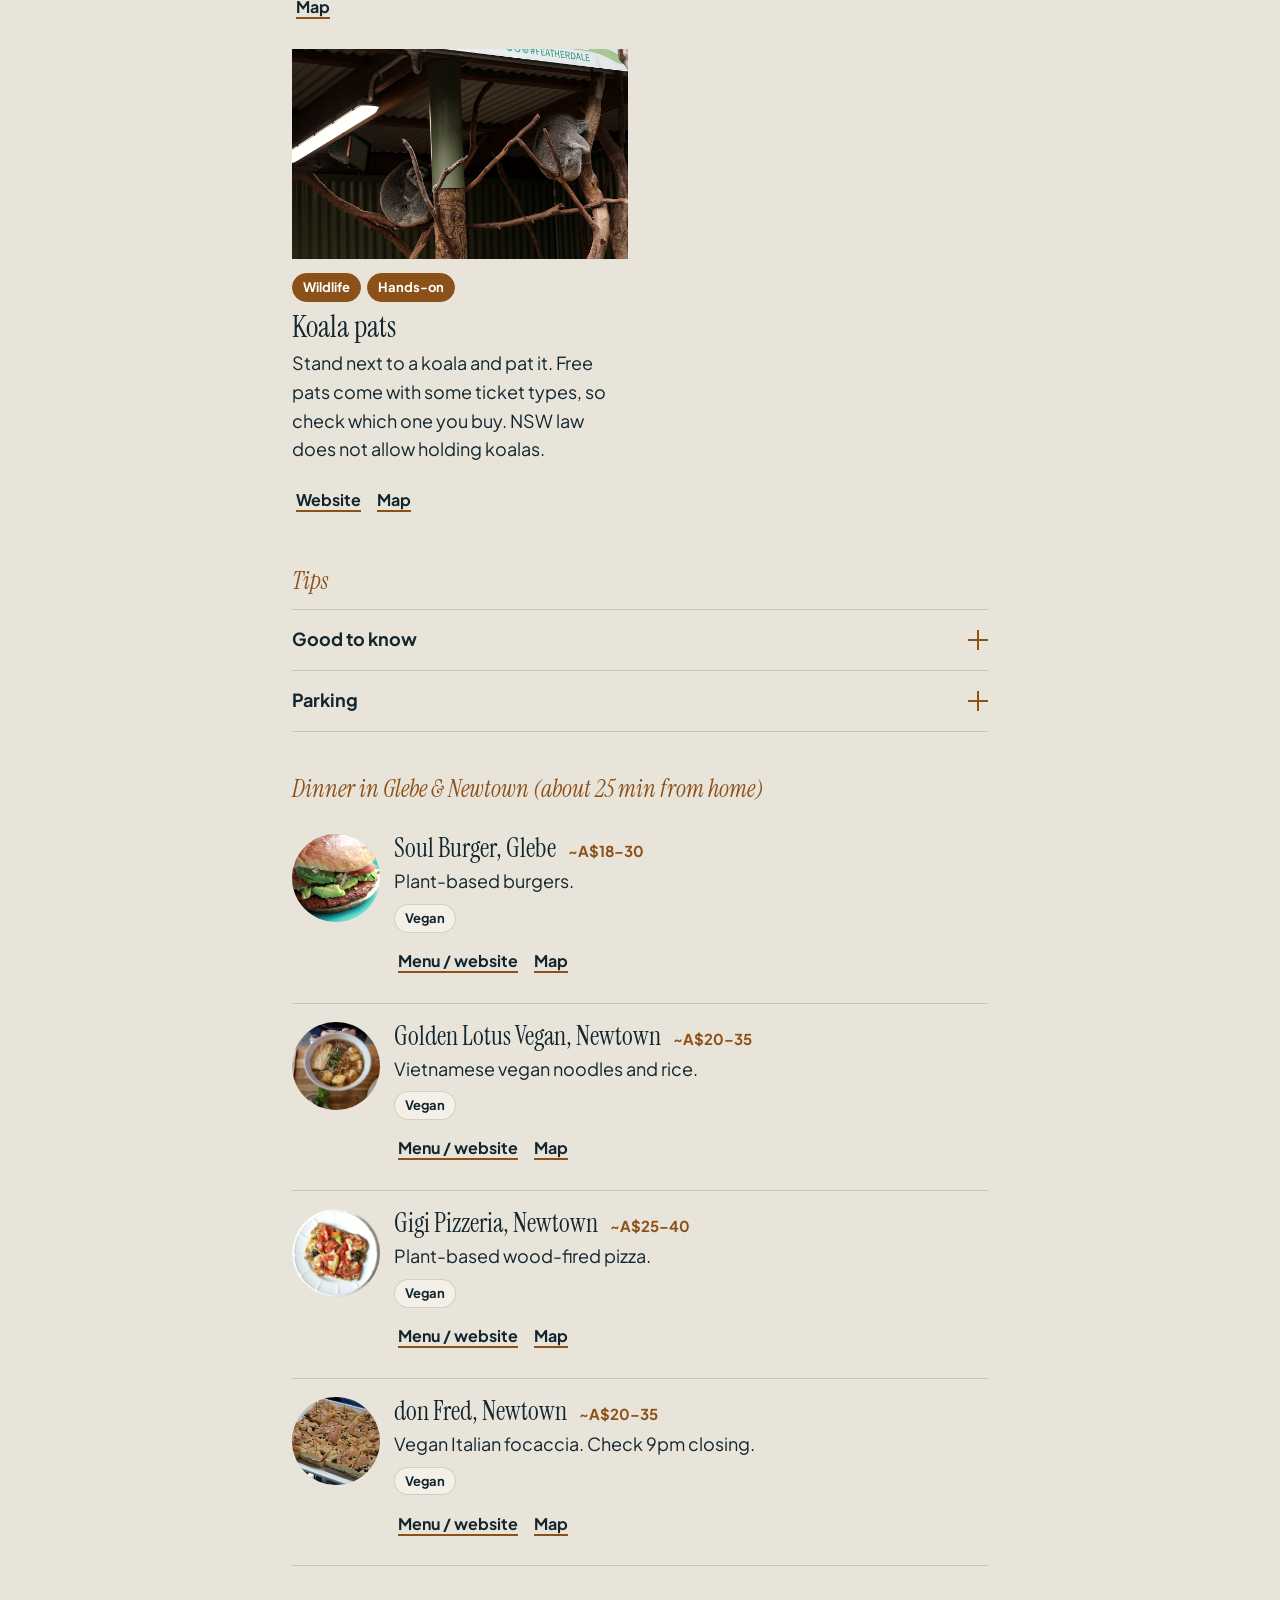
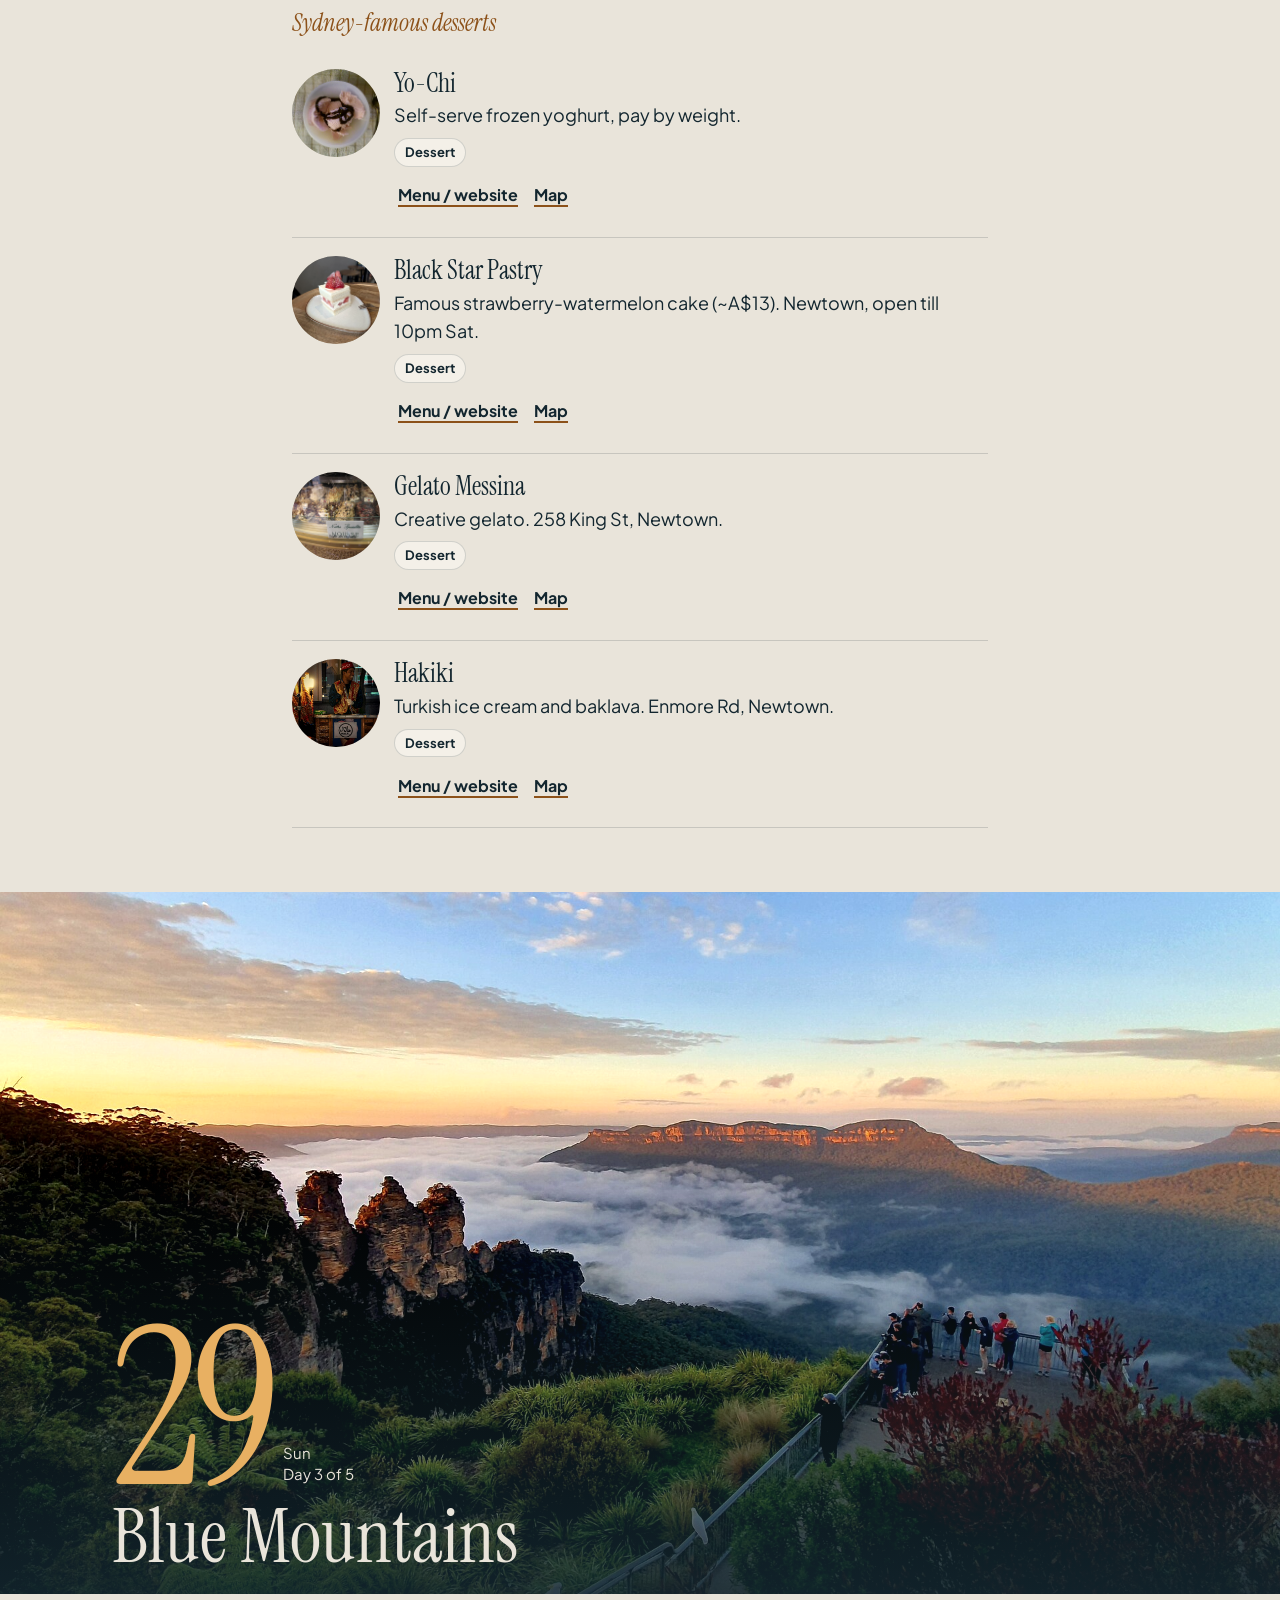
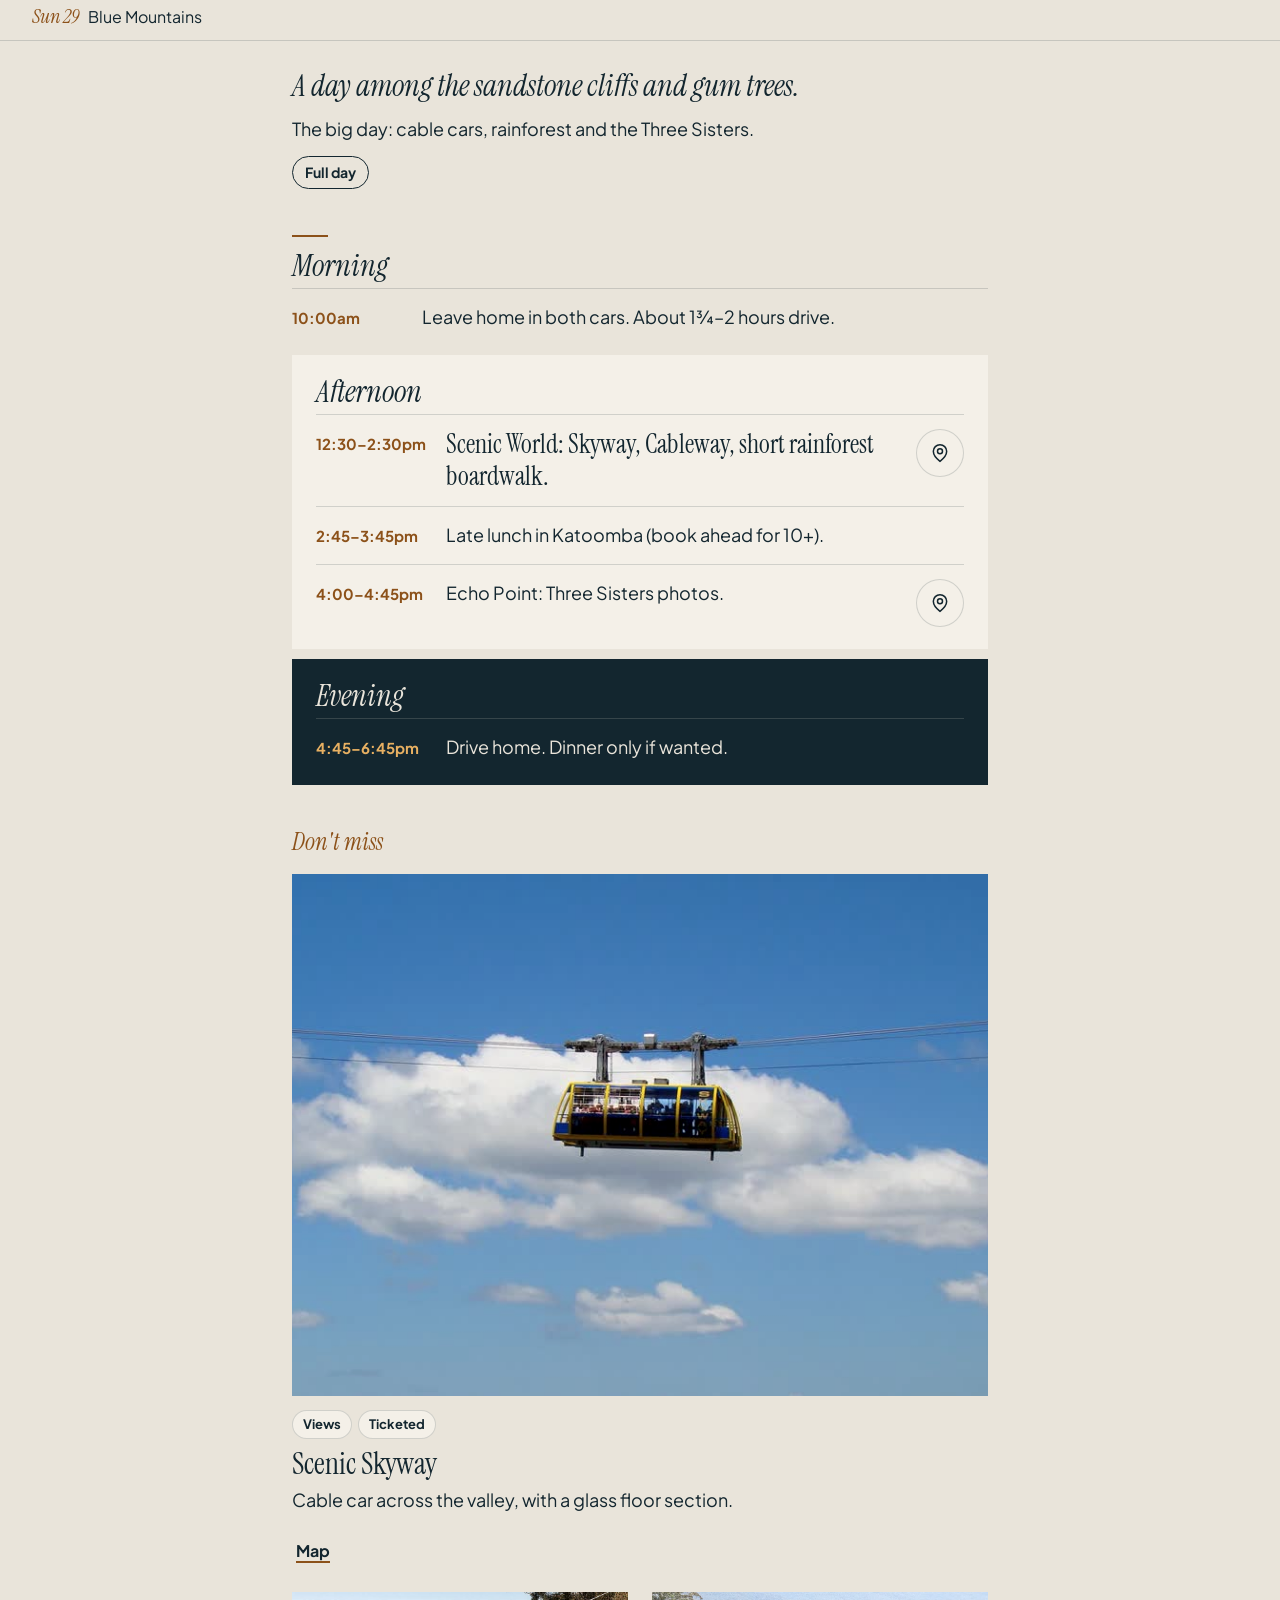
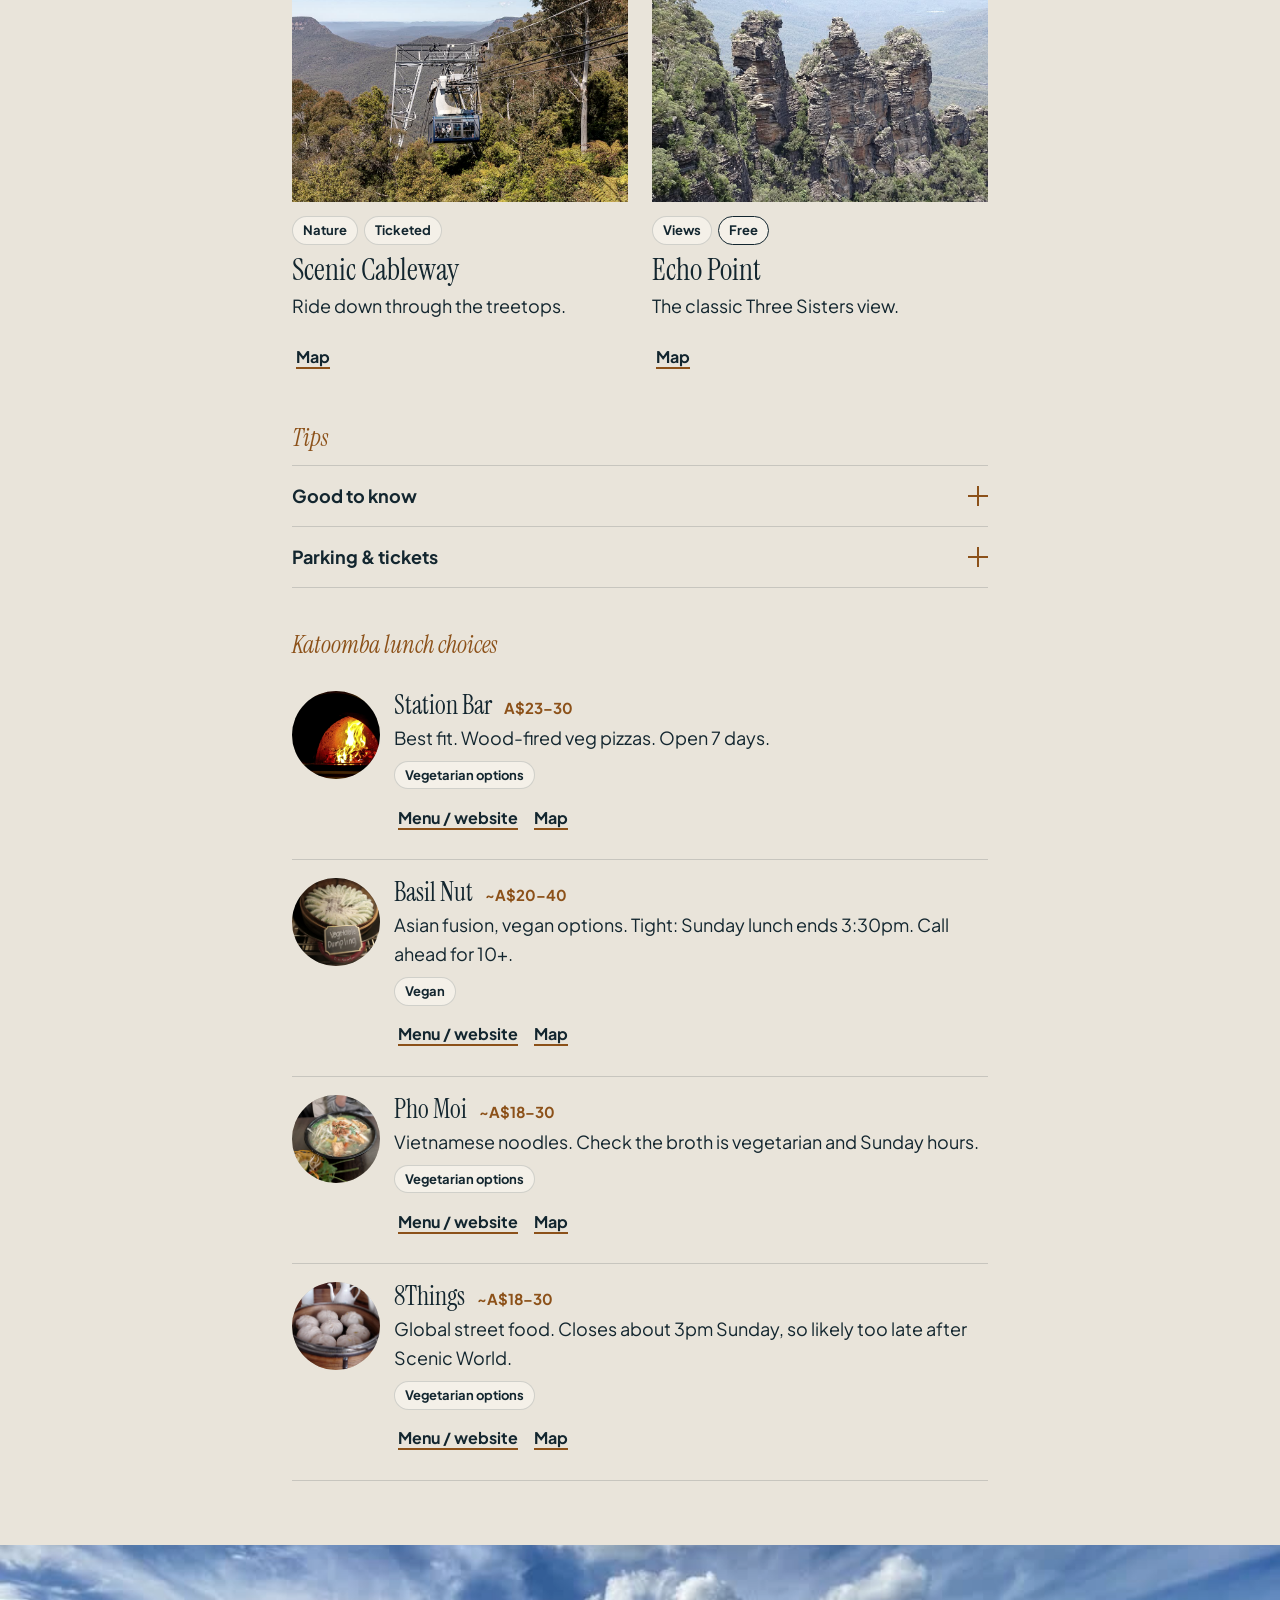
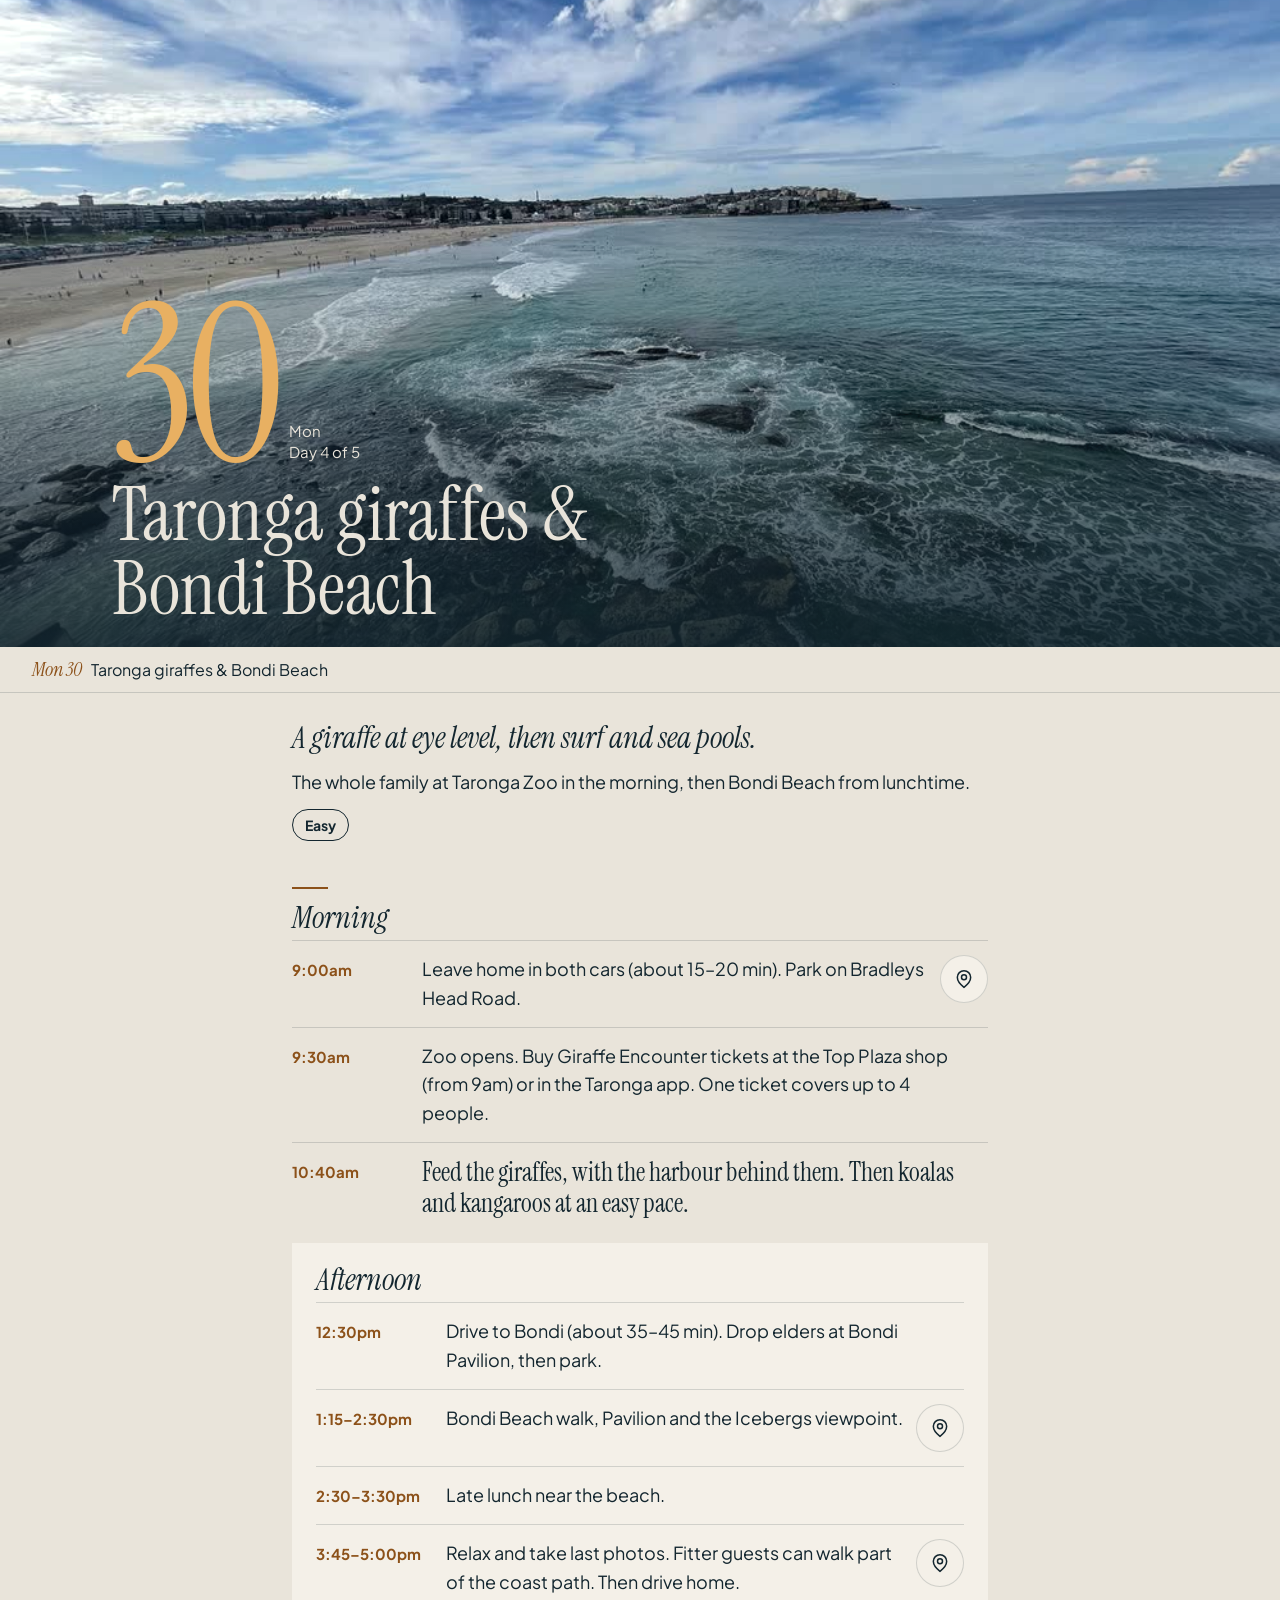
==== commit 0d16409f: "v3 as main page; simpler Monday and Tuesday plans - Root index.html is now generated from v3 (asset " ====
--- a/index.html
+++ b/index.html
@@ -1,100 +1,117 @@
 <!doctype html>
 <html lang="en">
 <head>
-  <meta charset="utf-8">
-  <meta name="viewport" content="width=device-width, initial-scale=1">
-  <meta name="robots" content="noindex, nofollow">
-  <meta name="theme-color" content="#143d46">
-  <title>Sydney Family Trip</title>
-  <link rel="stylesheet" href="style.css">
-  <script src="app.js" defer></script>
+<meta charset="utf-8">
+<meta name="viewport" content="width=device-width, initial-scale=1, viewport-fit=cover">
+<meta name="robots" content="noindex, nofollow">
+<meta name="theme-color" content="#13262F">
+<title>Sydney Family Trip</title>
+<link rel="preconnect" href="https://fonts.googleapis.com"><link rel="preconnect" href="https://fonts.gstatic.com" crossorigin>
+<link href="https://fonts.googleapis.com/css2?family=Instrument+Serif:ital@0;1&family=Plus+Jakarta+Sans:wght@400;500;700&display=swap" rel="stylesheet">
+<link rel="preload" as="image" href="v3/img/harbour.jpg">
+<link rel="stylesheet" href="v3/style.css">
+<script>document.documentElement.classList.add('js');setTimeout(function(){if(!window.__trip)document.documentElement.classList.remove('js')},2500)</script>
+<script defer src="v3/app.js"></script>
 </head>
 <body>
-  <a class="skip-link button" href="#main">Skip to trip details</a>
-  <header class="hero photo-banner"><img src="img/opera.jpg" width="1200" height="490" alt="Sydney Opera House and Harbour Bridge" fetchpriority="high" decoding="async"><div class="overlay wrap"><p class="eyebrow">27 November – 1 December 2026</p><h1>Sydney Family Trip</h1><p>Five easy days. 10+ family members. Based in Glebe.</p></div></header>
-  <nav class="day-nav" aria-label="Trip days"><div class="nav-inner"><a class="day-pill" href="#fri">Fri 27<span class="today-badge" hidden>TODAY</span></a><a class="day-pill" href="#sat">Sat 28<span class="today-badge" hidden>TODAY</span></a><a class="day-pill" href="#sun">Sun 29<span class="today-badge" hidden>TODAY</span></a><a class="day-pill" href="#mon">Mon 30<span class="today-badge" hidden>TODAY</span></a><a class="day-pill" href="#tue">Tue 1<span class="today-badge" hidden>TODAY</span></a></div></nav>
-  <main id="main" tabindex="-1">
-    <div class="wrap intro">
-      <section class="home card"><h2>Where we stay</h2><p>14 Burton Street, Glebe NSW 2037</p><a class="button" href="https://www.google.com/maps/search/?api=1&amp;query=14+Burton+Street+Glebe+NSW+2037" target="_blank" rel="noopener">Open in Maps</a></section>
-      <section class="essentials-section"><h2>Trip essentials</h2><dl class="essentials"><div><dt><span class="icon" aria-hidden="true">🍽️</span>Lunch</dt><dd>2:30–3:30pm</dd></div><div><dt><span class="icon" aria-hidden="true">🌙</span>Dinner</dt><dd>8:30–9:30pm</dd></div><div><dt><span class="icon" aria-hidden="true">💵</span>Food budget</dt><dd>A$25–40 per person</dd></div><div><dt><span class="icon" aria-hidden="true">🚗</span>Cars</dt><dd>2 cars (27–30 Nov)</dd></div><div><dt><span class="icon" aria-hidden="true">🚶</span>Walking</dt><dd>Moderate, with breaks</dd></div></dl></section>
-      <aside class="warning" aria-label="Food and allergy notice"><strong><span aria-hidden="true">⚠️</span> Food &amp; allergy reminder</strong><p>Mostly vegetarian. No beef or seafood. SEAFOOD ALLERGY: tell every kitchen. Ask about fish sauce, oyster sauce, shrimp paste, anchovies, stocks and shared cooking surfaces.</p></aside>
+<a class="skip" href="#main">Skip to the plan</a>
+<header class="hero">
+  <figure class="hero-ph"><img src="v3/img/harbour.jpg" alt="Opera House and Harbour Bridge at sunset, across the harbour" width="1280" height="940" style="object-position:52% 50%" fetchpriority="high"></figure>
+  <div class="hero-text">
+    <p class="hero-dates">27 November – 1 December 2026</p>
+    <h1>Sydney Family Trip</h1>
+    <p class="hero-tag">Five easy days for the whole family, from our home base in Linley Point.</p>
+    <a class="cue" href="#fri"><span>Begin with Fri 27</span><i aria-hidden="true"></i></a>
+  </div>
+</header>
+<nav class="jump" aria-label="Jump to a day"><div class="jump-inner"><a href="#fri" data-day="fri"><b>27</b> Fri</a><a href="#sat" data-day="sat"><b>28</b> Sat</a><a href="#sun" data-day="sun"><b>29</b> Sun</a><a href="#mon" data-day="mon"><b>30</b> Mon</a><a href="#tue" data-day="tue"><b>1</b> Tue</a></div></nav>
+<main id="main">
+  <section class="brief" aria-label="Before you go">
+    <div class="home"><p class="home-label">Home base</p><p class="home-addr">14 Burton Street, Linley Point NSW 2066</p><p class="aside">About 20–25 min drive to the city. Drive times on this page are from here and are approximate.</p><a class="btn" href="https://www.google.com/maps/search/?api=1&amp;query=14+Burton+Street+Linley+Point+NSW+2066" target="_blank" rel="noopener">Open in Maps</a></div>
+    <dl class="essentials"><div><dt>Lunch</dt><dd>2:30–3:30pm</dd></div><div><dt>Dinner</dt><dd>8:30–9:30pm</dd></div><div><dt>Food budget</dt><dd>A$25–40 per person</dd></div><div><dt>Cars</dt><dd>2 cars, 27–30 Nov</dd></div><div><dt>Pace</dt><dd>Moderate walking, with breaks</dd></div></dl>
+  </section>
+  <article class="day" id="fri" data-date="2026-11-27" aria-labelledby="fri-title">
+  <header class="opener">
+    <figure class="ph cover"><img src="v3/img/dusk.jpg" alt="Opera House and Harbour Bridge at dusk" width="1920" height="827" style="object-position:32% 50%" sizes="100vw" loading="lazy" decoding="async"></figure>
+    <div class="opener-text reveal">
+      <p class="dayline"><span class="num">27</span><span class="dow">Fri<br>Day 1 of 5</span></p>
+      <h2 id="fri-title">Harbour &amp; first views</h2>
     </div>
-    <section class="day" id="fri" data-date="2026-11-27" aria-labelledby="fri-title">
-    <header class="day-header">
-      <div class="photo-banner"><img src="img/opera.jpg" width="1200" height="490" alt="Sydney Opera House and Harbour Bridge" loading="lazy" decoding="async"><div class="overlay wrap"><p class="eyebrow">Fri 27 <span class="today-badge" hidden>TODAY</span></p><h2 id="fri-title">Harbour &amp; First Views</h2></div></div>
-      <div class="wrap day-summary"><p>Arrival day. Rest first, then free famous views at sunset (around 7:45pm).</p><span class="chip">Easy</span></div>
-    </header>
-    <div class="wrap day-body">
-      <section class="block"><h3>Today's plan</h3><ol class="timeline"><li><strong class="time">7:40am</strong><div><p>Land at Sydney Airport. Immigration, bags, pick up cars.</p></div></li><li><strong class="time">Late morning</strong><div><p>Drive to Glebe. Drop bags / check in if allowed.</p></div></li><li><strong class="time">2:30–3:30pm</strong><div><p>Late lunch near Glebe, then rest.</p></div></li><li><strong class="time">5:00–7:45pm</strong><div><p>Circular Quay → Opera House → Harbour Bridge views → The Rocks.</p><a class="button" href="https://www.google.com/maps/search/?api=1&amp;query=Circular%20Quay%20Sydney" target="_blank" rel="noopener">📍 Map</a></div></li><li><strong class="time">8:30–9:30pm</strong><div><p>Dinner near the harbour, then home.</p></div></li></ol></section>
-      <section class="block"><h3>Best photo spots</h3><div class="cards"><article class="card"><h4>Opera House forecourt</h4><p>Big white sails up close.</p><div class="actions"><a class="button" href="https://www.google.com/maps/search/?api=1&amp;query=Sydney%20Opera%20House" target="_blank" rel="noopener">📍 Map</a></div></article><article class="card"><h4>Circular Quay east walk</h4><p>Opera House with harbour ferries.</p><div class="actions"><a class="button" href="https://www.google.com/maps/search/?api=1&amp;query=Circular%20Quay%20East%20Sydney" target="_blank" rel="noopener">📍 Map</a></div></article><article class="card"><h4>Hickson Road Reserve, The Rocks</h4><p>Harbour Bridge framing. Stay for twilight if everyone feels up to it.</p><div class="actions"><a class="button" href="https://www.google.com/maps/search/?api=1&amp;query=Hickson%20Road%20Reserve%20The%20Rocks" target="_blank" rel="noopener">📍 Map</a></div></article></div></section>
-      <figure><img src="img/bridge.jpg" width="1200" height="900" alt="Harbour Bridge seen from the Opera House" loading="lazy" decoding="async"><figcaption>Harbour Bridge seen from the Opera House</figcaption></figure>
-      
-      <section class="block practical"><h3>Parking &amp; tickets</h3><p>Sydney Opera House Car Park, 2A Macquarie St (2.2m height limit). Prepaid evening rate from about A$40.75 per car. Looking around outside is FREE. Guided tour (~A$50) not advised after a flight.</p><div class="actions"><a class="button" href="https://www.wilsonparking.com.au/parking-locations/new-south-wales/sydney-cbd/sydney-opera-house-car-park-2A-macquarie-st-sydney/" target="_blank" rel="noopener">Opera House parking</a></div></section>
-      <section class="block"><h3>Dinner choices</h3><aside class="warning compact" aria-label="Food and allergy notice"><strong><span aria-hidden="true">⚠️</span> Food &amp; allergy reminder</strong><p>Mostly vegetarian. No beef or seafood. SEAFOOD ALLERGY: tell every kitchen. Ask about fish sauce, oyster sauce, shrimp paste, anchovies, stocks and shared cooking surfaces.</p></aside><div class="cards"><article class="card"><h4>Pancakes on the Rocks</h4><span class="chip price">A$20–38</span><p>Family-friendly. Savoury vegetarian dishes and pancakes.</p><div class="actions"><a class="button" href="https://pancakesontherocks.com.au/" target="_blank" rel="noopener">Menu / website</a><a class="button" href="https://www.google.com/maps/search/?api=1&amp;query=Pancakes%20on%20the%20Rocks%20The%20Rocks%20Sydney" target="_blank" rel="noopener">📍 Map</a></div></article><article class="card"><h4>Chat Thai</h4><span class="chip price">A$22–38</span><p>Thai stir-fries and tofu curries. Check every sauce has no seafood.</p><div class="actions"><a class="button" href="https://www.chatthai.com.au/" target="_blank" rel="noopener">Menu / website</a><a class="button" href="https://www.google.com/maps/search/?api=1&amp;query=Chat%20Thai%20Circular%20Quay" target="_blank" rel="noopener">📍 Map</a></div></article><article class="card"><h4>Sahtein, The Rocks</h4><span class="chip price">~A$30–50</span><p>Falafel, hummus, halloumi and mezze.</p><div class="actions"><a class="button" href="https://www.google.com/maps/search/?api=1&amp;query=Sahtein+The+Rocks+Sydney" target="_blank" rel="noopener">Menu / website</a><a class="button" href="https://www.google.com/maps/search/?api=1&amp;query=Sahtein%20The%20Rocks%20Sydney" target="_blank" rel="noopener">📍 Map</a></div></article><article class="card"><h4>The Spice Room</h4><span class="chip price">A$70–80</span><p>Paneer, dal, naan. Over budget: set banquet for groups of 6+.</p><div class="actions"><a class="button" href="https://thespiceroom.com.au/contact-us/" target="_blank" rel="noopener">Menu / website</a><a class="button" href="https://www.google.com/maps/search/?api=1&amp;query=The%20Spice%20Room%20Sydney" target="_blank" rel="noopener">📍 Map</a></div></article></div></section>
-      
+  </header>
+  <div class="day-sticky" aria-hidden="true"><span>Fri 27</span> Harbour &amp; first views</div>
+  <div class="day-body">
+    <div class="standfirst"><p class="deck">Sails, ferries and the first sunset.</p><p>Arrival day. Rest first, then free famous views at sunset (around 7:45pm).</p><span class="pace">Easy</span></div>
+    <div class="film" tabindex="0" role="region" aria-label="More photos: Fri 27"><figure class="ph frame"><img src="v3/img/bridge.jpg" alt="Harbour Bridge seen from the Opera House" width="1000" height="750" sizes="(min-width: 760px) 320px, 70vw" loading="lazy" decoding="async"></figure></div><section class="block plan"><h3 class="visually-hidden">Plan for the day</h3><section class="part part-morning" aria-label="Morning"><h4 class="part-label">Morning</h4><ol class="moments"><li class="moment"><span class="when">7:40am</span><div class="what"><p>Land at Sydney Airport. Immigration, bags, pick up cars.</p></div></li><li class="moment"><span class="when">Late morning</span><div class="what"><p>Drive home to Linley Point (about 35–45 min). Drop bags / check in if allowed.</p></div><a class="pin" href="https://www.google.com/maps/search/?api=1&amp;query=14%20Burton%20Street%20Linley%20Point%20NSW%202066" target="_blank" rel="noopener" aria-label="Open in Maps: 14 Burton Street Linley Point NSW 2066"><svg viewBox="0 0 24 24" width="20" height="20" fill="none" stroke="currentColor" stroke-width="1.8" aria-hidden="true"><path d="M20 10c0 6-8 12-8 12S4 16 4 10a8 8 0 1 1 16 0Z"/><circle cx="12" cy="10" r="3"/></svg></a></li></ol></section><section class="part part-afternoon" aria-label="Afternoon"><h4 class="part-label">Afternoon</h4><ol class="moments"><li class="moment"><span class="when">2:30–3:30pm</span><div class="what"><p>Late lunch near home (see &quot;Eating near home&quot;), then rest.</p></div></li><li class="moment"><span class="when">4:30pm</span><div class="what"><p>Drive to the city (about 20–25 min) and park.</p></div></li></ol></section><section class="part part-evening" aria-label="Evening"><h4 class="part-label">Evening</h4><ol class="moments"><li class="moment is-lead"><span class="when">5:00–7:45pm</span><div class="what"><p>Circular Quay → Opera House → Harbour Bridge views → The Rocks.</p></div><a class="pin" href="https://www.google.com/maps/search/?api=1&amp;query=Circular%20Quay%20Sydney" target="_blank" rel="noopener" aria-label="Open in Maps: Circular Quay Sydney"><svg viewBox="0 0 24 24" width="20" height="20" fill="none" stroke="currentColor" stroke-width="1.8" aria-hidden="true"><path d="M20 10c0 6-8 12-8 12S4 16 4 10a8 8 0 1 1 16 0Z"/><circle cx="12" cy="10" r="3"/></svg></a></li><li class="moment"><span class="when">8:30–9:30pm</span><div class="what"><p>Dinner near the harbour, then drive home.</p></div></li></ol></section></section><section class="block"><h3 class="block-title">Best photo spots</h3><article class="place place-feature reveal"><figure class="ph"><img src="v3/img/forecourt.jpg" alt="Opera House forecourt" width="960" height="720" sizes="(min-width: 760px) 720px, 100vw" loading="lazy" decoding="async"></figure><div class="place-text"><ul class="tags"><li class="tag tag-architecture">Architecture</li><li class="tag tag-free">Free</li></ul><h4>Opera House forecourt</h4><p>Big white sails up close.</p><div class="row-actions"><a class="btn btn-quiet" href="https://www.google.com/maps/search/?api=1&amp;query=Sydney%20Opera%20House" target="_blank" rel="noopener">Map</a></div></div></article><div class="place-grid"><article class="place reveal"><figure class="ph"><img src="v3/img/quayeast.jpg" alt="Opera House from Circular Quay" width="960" height="472" sizes="(min-width: 760px) 350px, 100vw" loading="lazy" decoding="async"></figure><div class="place-text"><ul class="tags"><li class="tag tag-views">Views</li><li class="tag tag-free">Free</li></ul><h4>Circular Quay east walk</h4><p>Opera House with harbour ferries.</p><div class="row-actions"><a class="btn btn-quiet" href="https://www.google.com/maps/search/?api=1&amp;query=Circular%20Quay%20East%20Sydney" target="_blank" rel="noopener">Map</a></div></div></article><article class="place reveal"><figure class="ph"><img src="v3/img/hickson.jpg" alt="Sydney Harbour Bridge" width="960" height="626" sizes="(min-width: 760px) 350px, 100vw" loading="lazy" decoding="async"></figure><div class="place-text"><ul class="tags"><li class="tag tag-views">Views</li><li class="tag tag-hidden-gem">Hidden gem</li></ul><h4>Hickson Road Reserve</h4><p>Harbour Bridge framing. Stay for twilight if everyone feels up to it.</p><div class="row-actions"><a class="btn btn-quiet" href="https://www.google.com/maps/search/?api=1&amp;query=Hickson%20Road%20Reserve%20The%20Rocks" target="_blank" rel="noopener">Map</a></div></div></article></div></section>
+    <section class="block"><h3 class="block-title">Tips</h3><details class="drawer"><summary><span>Where to park (all within 1 km)</span><span class="plus" aria-hidden="true"></span></summary><div class="drawer-body"><ul class="ledger"><li><div><h5>Wilson car park, 155 George St</h5><p>About 300 m to Circular Quay. Closest to The Rocks dinner spots.</p><p class="cost">Night rate from ~A$24 per car (check what time the night rate starts; arriving at 5pm may cost more)</p></div><div class="row-actions"><a class="btn btn-quiet" href="https://www.wilsonparking.com.au/parking-locations/new-south-wales/sydney-cbd/155-george-st-car-park/" target="_blank" rel="noopener">Info</a><a class="pin" href="https://www.google.com/maps/search/?api=1&amp;query=Wilson%20Parking%20155%20George%20Street%20The%20Rocks" target="_blank" rel="noopener" aria-label="Open in Maps: Wilson car park, 155 George St"><svg viewBox="0 0 24 24" width="20" height="20" fill="none" stroke="currentColor" stroke-width="1.8" aria-hidden="true"><path d="M20 10c0 6-8 12-8 12S4 16 4 10a8 8 0 1 1 16 0Z"/><circle cx="12" cy="10" r="3"/></svg></a></div></li><li><div><h5>Divvy, 93 Macquarie St</h5><p>About 600 m to the Opera House.</p><p class="cost">A$25 per car, Friday evening rate from 6:30pm (pre-book in the Divvy app; arriving before 6:30pm may cost more)</p></div><div class="row-actions"><a class="btn btn-quiet" href="https://www.divvyparking.com/divvy-parking-expands-into-circular-quay-with-new-93-macquarie-street-location/" target="_blank" rel="noopener">Info</a><a class="pin" href="https://www.google.com/maps/search/?api=1&amp;query=93%20Macquarie%20Street%20Sydney" target="_blank" rel="noopener" aria-label="Open in Maps: Divvy, 93 Macquarie St"><svg viewBox="0 0 24 24" width="20" height="20" fill="none" stroke="currentColor" stroke-width="1.8" aria-hidden="true"><path d="M20 10c0 6-8 12-8 12S4 16 4 10a8 8 0 1 1 16 0Z"/><circle cx="12" cy="10" r="3"/></svg></a></div></li><li><div><h5>Opera House car park, 2A Macquarie St</h5><p>Right at the Opera House. Easiest for elders. 2.2 m height limit.</p><p class="cost">From ~A$41 per car if you leave after 7pm (prepay online)</p></div><div class="row-actions"><a class="btn btn-quiet" href="https://www.wilsonparking.com.au/parking-locations/new-south-wales/sydney-cbd/sydney-opera-house-car-park-2A-macquarie-st-sydney/" target="_blank" rel="noopener">Info</a><a class="pin" href="https://www.google.com/maps/search/?api=1&amp;query=Sydney%20Opera%20House%20Car%20Park" target="_blank" rel="noopener" aria-label="Open in Maps: Opera House car park, 2A Macquarie St"><svg viewBox="0 0 24 24" width="20" height="20" fill="none" stroke="currentColor" stroke-width="1.8" aria-hidden="true"><path d="M20 10c0 6-8 12-8 12S4 16 4 10a8 8 0 1 1 16 0Z"/><circle cx="12" cy="10" r="3"/></svg></a></div></li></ul><p class="aside">Sydney has no free tram or free city shuttle right now. Check the price for each car park on the day.</p></div></details></section>
+    <section class="block menu-block"><h3 class="block-title">Dinner choices</h3><ul class="menu"><li class="dish"><figure class="ph thumb"><img src="v3/img/pancakes.jpg" alt="Pancakes" width="960" height="640" sizes="88px" loading="lazy" decoding="async"></figure><div class="dish-text"><div class="dish-head"><h4>Pancakes on the Rocks</h4><span class="price">A$20–38</span></div><p>Family-friendly. Savoury vegetarian dishes and pancakes.</p><ul class="tags"><li class="tag tag-vegetarian-options">Vegetarian options</li></ul><div class="row-actions"><a class="btn btn-quiet" href="https://pancakesontherocks.com.au/" target="_blank" rel="noopener">Menu / website</a><a class="btn btn-quiet" href="https://www.google.com/maps/search/?api=1&amp;query=Pancakes%20on%20the%20Rocks%20The%20Rocks%20Sydney" target="_blank" rel="noopener">Map</a></div></div></li><li class="dish"><figure class="ph thumb"><img src="v3/img/thaicurry.jpg" alt="Thai curry" width="960" height="724" sizes="88px" loading="lazy" decoding="async"></figure><div class="dish-text"><div class="dish-head"><h4>Chat Thai</h4><span class="price">A$22–38</span></div><p>Thai stir-fries and tofu curries.</p><ul class="tags"><li class="tag tag-vegetarian-options">Vegetarian options</li></ul><div class="row-actions"><a class="btn btn-quiet" href="https://www.chatthai.com.au/" target="_blank" rel="noopener">Menu / website</a><a class="btn btn-quiet" href="https://www.google.com/maps/search/?api=1&amp;query=Chat%20Thai%20Circular%20Quay" target="_blank" rel="noopener">Map</a></div></div></li><li class="dish"><figure class="ph thumb"><img src="v3/img/mezze.jpg" alt="Falafel and mezze plate" width="960" height="652" sizes="88px" loading="lazy" decoding="async"></figure><div class="dish-text"><div class="dish-head"><h4>Sahtein, The Rocks</h4><span class="price">~A$30–50</span></div><p>Falafel, hummus, halloumi and mezze.</p><ul class="tags"><li class="tag tag-vegetarian-options">Vegetarian options</li></ul><div class="row-actions"><a class="btn btn-quiet" href="https://www.google.com/maps/search/?api=1&amp;query=Sahtein+The+Rocks+Sydney" target="_blank" rel="noopener">Menu / website</a><a class="btn btn-quiet" href="https://www.google.com/maps/search/?api=1&amp;query=Sahtein%20The%20Rocks%20Sydney" target="_blank" rel="noopener">Map</a></div></div></li><li class="dish"><figure class="ph thumb"><img src="v3/img/paneer.jpg" alt="Paneer curry and naan" width="827" height="508" sizes="88px" loading="lazy" decoding="async"></figure><div class="dish-text"><div class="dish-head"><h4>The Spice Room</h4><span class="price">A$70–80</span></div><p>Paneer, dal, naan. Over budget: set banquet for groups of 6+.</p><ul class="tags"><li class="tag tag-vegetarian-options">Vegetarian options</li></ul><div class="row-actions"><a class="btn btn-quiet" href="https://thespiceroom.com.au/contact-us/" target="_blank" rel="noopener">Menu / website</a><a class="btn btn-quiet" href="https://www.google.com/maps/search/?api=1&amp;query=The%20Spice%20Room%20Sydney" target="_blank" rel="noopener">Map</a></div></div></li></ul></section>
+  </div>
+</article>
+<article class="day" id="sat" data-date="2026-11-28" aria-labelledby="sat-title">
+  <header class="opener">
+    <figure class="ph cover"><img src="v3/img/koala2.jpg" alt="A koala in a gum tree at Featherdale Wildlife Park" width="1280" height="853" style="object-position:62% 45%" sizes="100vw" loading="lazy" decoding="async"></figure>
+    <div class="opener-text reveal">
+      <p class="dayline"><span class="num">28</span><span class="dow">Sat<br>Day 2 of 5</span></p>
+      <h2 id="sat-title">Kangaroos, koalas &amp; outlet shopping</h2>
     </div>
-  </section>
-<section class="day" id="sat" data-date="2026-11-28" aria-labelledby="sat-title">
-    <header class="day-header">
-      <div class="photo-banner"><img src="img/ayrfield.jpg" width="1200" height="864" alt="SS Ayrfield, the &quot;floating forest&quot; shipwreck" loading="lazy" decoding="async"><div class="overlay wrap"><p class="eyebrow">Sat 28 <span class="today-badge" hidden>TODAY</span></p><h2 id="sat-title">Outlet Shopping &amp; Hidden Gems</h2></div></div>
-      <div class="wrap day-summary"><p>DFO shopping, an optional short sight nearby, then Sydney-famous desserts.</p><span class="chip">Easy</span></div>
-    </header>
-    <div class="wrap day-body">
-      <section class="block"><h3>Today's plan</h3><ol class="timeline"><li><strong class="time">10:00am</strong><div><p>Drive from Glebe in both cars.</p></div></li><li><strong class="time">10:30am–2:00pm</strong><div><p>DFO Homebush outlet shopping. Pick a meeting point first!</p><a class="button" href="https://www.google.com/maps/search/?api=1&amp;query=DFO%20Homebush" target="_blank" rel="noopener">📍 Map</a></div></li><li><strong class="time">2:30–3:30pm</strong><div><p>Late lunch at DFO (food court is easiest for mixed diets).</p></div></li><li><strong class="time">3:45–4:45pm</strong><div><p>Optional: pick ONE sight below. Or go home and rest.</p></div></li><li><strong class="time">8:30–9:30pm</strong><div><p>Dinner in Glebe or Newtown, then dessert if you like.</p></div></li></ol></section>
-      <section class="block"><h3>Near DFO: choose one (all FREE)</h3><div class="cards"><article class="card"><h4>Brickpit Ring Walk</h4><p>Round walkway high above an old quarry. 20–30 min. Great photos.</p><div class="actions"><a class="button" href="https://www.google.com/maps/search/?api=1&amp;query=Brickpit%20Ring%20Walk%20Sydney%20Olympic%20Park" target="_blank" rel="noopener">📍 Map</a></div></article><article class="card"><h4>SS Ayrfield shipwreck</h4><p>Rusty ship with trees growing out of it. 20–40 min. View from Parklands Circuit.</p><div class="actions"><a class="button" href="https://www.google.com/maps/search/?api=1&amp;query=SS%20Ayrfield%20Homebush%20Bay" target="_blank" rel="noopener">📍 Map</a></div></article><article class="card"><h4>Bicentennial Park</h4><p>Wetlands, mangrove boardwalk, tower views. 30–60 min. Easiest stroll.</p><div class="actions"><a class="button" href="https://www.google.com/maps/search/?api=1&amp;query=Bicentennial%20Park%20Sydney%20Olympic%20Park" target="_blank" rel="noopener">📍 Map</a></div></article></div></section>
-      <figure><img src="img/brickpit.jpg" width="1200" height="1002" alt="Brickpit Ring Walk, Sydney Olympic Park" loading="lazy" decoding="async"><figcaption>Brickpit Ring Walk, Sydney Olympic Park</figcaption></figure>
-      
-      <section class="block practical"><h3>Parking</h3><p>DFO: first 2 hours FREE. Shopping + lunch is about 5 hours: about A$26 per car (A$52 for both cars). Shops normally open 10am–6pm Saturday. Olympic Park: register each car plate for 2 hours FREE, then A$5/hour.</p><div class="actions"><a class="button" href="https://www.homebush.dfo.com.au/directions/parking-at-homebush" target="_blank" rel="noopener">DFO parking</a><a class="button" href="https://www.sydneyolympicpark.nsw.gov.au/parking" target="_blank" rel="noopener">Olympic Park parking</a><a class="button" href="https://www.sydneyolympicpark.nsw.gov.au/parks-and-playgrounds/brickpit-ring-walk" target="_blank" rel="noopener">Brickpit Ring Walk</a></div></section>
-      <section class="block"><h3>Dinner choices (vegetarian-friendly)</h3><aside class="warning compact" aria-label="Food and allergy notice"><strong><span aria-hidden="true">⚠️</span> Food &amp; allergy reminder</strong><p>Mostly vegetarian. No beef or seafood. SEAFOOD ALLERGY: tell every kitchen. Ask about fish sauce, oyster sauce, shrimp paste, anchovies, stocks and shared cooking surfaces.</p></aside><div class="cards"><article class="card"><h4>Soul Burger, Glebe</h4><span class="chip price">~A$18–30</span><p>Plant-based burgers.</p><div class="actions"><a class="button" href="https://www.soulburger.com.au/glebe" target="_blank" rel="noopener">Menu / website</a><a class="button" href="https://www.google.com/maps/search/?api=1&amp;query=Soul%20Burger%20Glebe" target="_blank" rel="noopener">📍 Map</a></div></article><article class="card"><h4>Golden Lotus Vegan, Newtown</h4><span class="chip price">~A$20–35</span><p>Vietnamese vegan noodles and rice.</p><div class="actions"><a class="button" href="https://www.goldenlotus-vegan.com/" target="_blank" rel="noopener">Menu / website</a><a class="button" href="https://www.google.com/maps/search/?api=1&amp;query=Golden%20Lotus%20Vegan%20Newtown" target="_blank" rel="noopener">📍 Map</a></div></article><article class="card"><h4>Gigi Pizzeria, Newtown</h4><span class="chip price">~A$25–40</span><p>Plant-based wood-fired pizza.</p><div class="actions"><a class="button" href="https://www.broadsheet.com.au/sydney/restaurants/gigi-pizzeria" target="_blank" rel="noopener">Menu / website</a><a class="button" href="https://www.google.com/maps/search/?api=1&amp;query=Gigi%20Pizzeria%20Newtown" target="_blank" rel="noopener">📍 Map</a></div></article><article class="card"><h4>don Fred, Newtown</h4><span class="chip price">~A$20–35</span><p>Vegan Italian focaccia. Check 9pm closing.</p><div class="actions"><a class="button" href="https://www.donfred.com.au/" target="_blank" rel="noopener">Menu / website</a><a class="button" href="https://www.google.com/maps/search/?api=1&amp;query=don%20Fred%20Newtown" target="_blank" rel="noopener">📍 Map</a></div></article></div></section>
-      <section class="block"><h3>Sydney-famous desserts</h3><div class="cards"><article class="card"><h4>Yo-Chi</h4><p>Self-serve frozen yoghurt, pay by weight.</p><div class="actions"><a class="button" href="https://yochi.com.au/yochi-venues/" target="_blank" rel="noopener">Menu / website</a><a class="button" href="https://www.google.com/maps/search/?api=1&amp;query=Yo-Chi%20Newtown" target="_blank" rel="noopener">📍 Map</a></div></article><article class="card"><h4>Black Star Pastry</h4><p>Famous strawberry-watermelon cake (~A$13). Contains almonds. Newtown, open till 10pm Sat.</p><div class="actions"><a class="button" href="https://blackstarpastry.com/pages/locations" target="_blank" rel="noopener">Menu / website</a><a class="button" href="https://www.google.com/maps/search/?api=1&amp;query=Black%20Star%20Pastry%20Newtown" target="_blank" rel="noopener">📍 Map</a></div></article><article class="card"><h4>Gelato Messina</h4><p>Creative gelato. 258 King St, Newtown.</p><div class="actions"><a class="button" href="https://gelatomessina.com/pages/stores" target="_blank" rel="noopener">Menu / website</a><a class="button" href="https://www.google.com/maps/search/?api=1&amp;query=Gelato%20Messina%20Newtown" target="_blank" rel="noopener">📍 Map</a></div></article><article class="card"><h4>Hakiki</h4><p>Turkish ice cream and baklava. Enmore Rd, Newtown.</p><div class="actions"><a class="button" href="https://www.google.com/maps/search/?api=1&amp;query=Hakiki+Newtown" target="_blank" rel="noopener">Menu / website</a><a class="button" href="https://www.google.com/maps/search/?api=1&amp;query=Hakiki%20Newtown" target="_blank" rel="noopener">📍 Map</a></div></article></div></section>
+  </header>
+  <div class="day-sticky" aria-hidden="true"><span>Sat 28</span> Kangaroos, koalas &amp; outlet shopping</div>
+  <div class="day-body">
+    <div class="standfirst"><p class="deck">Soft paws in the morning, bargains after lunch.</p><p>Hand-feed kangaroos at Featherdale in the morning. DFO shopping in the afternoon, then Sydney-famous desserts.</p><span class="pace">Easy</span></div>
+    <section class="block plan"><h3 class="visually-hidden">Plan for the day</h3><section class="part part-morning" aria-label="Morning"><h4 class="part-label">Morning</h4><ol class="moments"><li class="moment"><span class="when">8:45am</span><div class="what"><p>Drive from home in both cars to Featherdale, Doonside (about 35–45 min).</p></div></li><li class="moment is-lead"><span class="when">9:30am–12:30pm</span><div class="what"><p>Featherdale Wildlife Park. Hand-feed kangaroos and wallabies, pat a koala. Flat paths, café on site.</p></div><a class="pin" href="https://www.google.com/maps/search/?api=1&amp;query=Featherdale%20Sydney%20Wildlife%20Park" target="_blank" rel="noopener" aria-label="Open in Maps: Featherdale Sydney Wildlife Park"><svg viewBox="0 0 24 24" width="20" height="20" fill="none" stroke="currentColor" stroke-width="1.8" aria-hidden="true"><path d="M20 10c0 6-8 12-8 12S4 16 4 10a8 8 0 1 1 16 0Z"/><circle cx="12" cy="10" r="3"/></svg></a></li></ol></section><section class="part part-afternoon" aria-label="Afternoon"><h4 class="part-label">Afternoon</h4><ol class="moments"><li class="moment"><span class="when">12:30–1:00pm</span><div class="what"><p>Drive to DFO Homebush (about 20–25 min).</p></div></li><li class="moment"><span class="when">1:00–5:00pm</span><div class="what"><p>DFO Homebush outlet shopping. Pick a meeting point first!</p></div><a class="pin" href="https://www.google.com/maps/search/?api=1&amp;query=DFO%20Homebush" target="_blank" rel="noopener" aria-label="Open in Maps: DFO Homebush"><svg viewBox="0 0 24 24" width="20" height="20" fill="none" stroke="currentColor" stroke-width="1.8" aria-hidden="true"><path d="M20 10c0 6-8 12-8 12S4 16 4 10a8 8 0 1 1 16 0Z"/><circle cx="12" cy="10" r="3"/></svg></a></li><li class="moment"><span class="when">2:30–3:30pm</span><div class="what"><p>Late lunch at DFO (the food court is easiest for mixed diets).</p></div></li></ol></section><section class="part part-evening" aria-label="Evening"><h4 class="part-label">Evening</h4><ol class="moments"><li class="moment"><span class="when">8:30–9:30pm</span><div class="what"><p>Dinner in Glebe/Newtown, or near home, then dessert if you like.</p></div></li></ol></section></section><section class="block"><h3 class="block-title">At Featherdale</h3><article class="place place-feature reveal"><figure class="ph"><img src="v3/img/roo.jpg" alt="Kangaroo looking up for food" width="1280" height="853" style="object-position:45% 40%" sizes="(min-width: 760px) 720px, 100vw" loading="lazy" decoding="async"></figure><div class="place-text"><ul class="tags"><li class="tag tag-wildlife">Wildlife</li><li class="tag tag-hands-on">Hands-on</li></ul><h4>Feed the kangaroos</h4><p>Walk-through areas with kangaroos and wallabies that eat from your hand. Animal feed is sold at the park.</p><div class="row-actions"><a class="btn btn-quiet" href="https://www.google.com/maps/search/?api=1&amp;query=Featherdale%20Sydney%20Wildlife%20Park" target="_blank" rel="noopener">Map</a></div></div></article><div class="place-grid"><article class="place reveal"><figure class="ph"><img src="v3/img/koala.jpg" alt="A koala at Featherdale Wildlife Park" width="1280" height="853" sizes="(min-width: 760px) 350px, 100vw" loading="lazy" decoding="async"></figure><div class="place-text"><ul class="tags"><li class="tag tag-wildlife">Wildlife</li><li class="tag tag-hands-on">Hands-on</li></ul><h4>Koala pats</h4><p>Stand next to a koala and pat it. Free pats come with some ticket types, so check which one you buy. NSW law does not allow holding koalas.</p><div class="row-actions"><a class="btn btn-quiet" href="https://www.featherdale.com.au/visit" target="_blank" rel="noopener">Website</a><a class="btn btn-quiet" href="https://www.google.com/maps/search/?api=1&amp;query=Featherdale%20Sydney%20Wildlife%20Park" target="_blank" rel="noopener">Map</a></div></div></article></div></section>
+    <section class="block"><h3 class="block-title">Tips</h3><details class="drawer"><summary><span>Good to know</span><span class="plus" aria-hidden="true"></span></summary><div class="drawer-body"><p>Open 8am–5pm every day, last entry 4pm. Adult tickets are about A$40–49. Check the price and buy online before you go.</p></div></details><details class="drawer"><summary><span>Parking</span><span class="plus" aria-hidden="true"></span></summary><div class="drawer-body"><ul class="ledger"><li><div><h5>Featherdale car park</h5><p>On site, 217 Kildare Road, Doonside.</p><p class="cost">Check the signs on arrival</p></div><div class="row-actions"><a class="btn btn-quiet" href="https://www.featherdale.com.au/visit" target="_blank" rel="noopener">Info</a><a class="pin" href="https://www.google.com/maps/search/?api=1&amp;query=Featherdale%20Sydney%20Wildlife%20Park" target="_blank" rel="noopener" aria-label="Open in Maps: Featherdale car park"><svg viewBox="0 0 24 24" width="20" height="20" fill="none" stroke="currentColor" stroke-width="1.8" aria-hidden="true"><path d="M20 10c0 6-8 12-8 12S4 16 4 10a8 8 0 1 1 16 0Z"/><circle cx="12" cy="10" r="3"/></svg></a></div></li><li><div><h5>DFO Homebush car park</h5><p>At the shops.</p><p class="cost">First 2 hours free. About 4 hours (shopping + lunch): check the rate at the machine</p></div><div class="row-actions"><a class="btn btn-quiet" href="https://www.homebush.dfo.com.au/directions/parking-at-homebush" target="_blank" rel="noopener">Info</a><a class="pin" href="https://www.google.com/maps/search/?api=1&amp;query=DFO%20Homebush" target="_blank" rel="noopener" aria-label="Open in Maps: DFO Homebush car park"><svg viewBox="0 0 24 24" width="20" height="20" fill="none" stroke="currentColor" stroke-width="1.8" aria-hidden="true"><path d="M20 10c0 6-8 12-8 12S4 16 4 10a8 8 0 1 1 16 0Z"/><circle cx="12" cy="10" r="3"/></svg></a></div></li></ul><p class="aside">Money tip: the first 2 hours at DFO are free, so a car that leaves early pays nothing.</p></div></details></section>
+    <section class="block menu-block"><h3 class="block-title">Dinner in Glebe &amp; Newtown (about 25 min from home)</h3><ul class="menu"><li class="dish"><figure class="ph thumb"><img src="v3/img/vegburger.jpg" alt="Plant-based burger" width="960" height="660" sizes="88px" loading="lazy" decoding="async"></figure><div class="dish-text"><div class="dish-head"><h4>Soul Burger, Glebe</h4><span class="price">~A$18–30</span></div><p>Plant-based burgers.</p><ul class="tags"><li class="tag tag-vegan">Vegan</li></ul><div class="row-actions"><a class="btn btn-quiet" href="https://www.soulburger.com.au/glebe" target="_blank" rel="noopener">Menu / website</a><a class="btn btn-quiet" href="https://www.google.com/maps/search/?api=1&amp;query=Soul%20Burger%20Glebe" target="_blank" rel="noopener">Map</a></div></div></li><li class="dish"><figure class="ph thumb"><img src="v3/img/vnnoodle.jpg" alt="Tofu noodle bowl" width="960" height="720" sizes="88px" loading="lazy" decoding="async"></figure><div class="dish-text"><div class="dish-head"><h4>Golden Lotus Vegan, Newtown</h4><span class="price">~A$20–35</span></div><p>Vietnamese vegan noodles and rice.</p><ul class="tags"><li class="tag tag-vegan">Vegan</li></ul><div class="row-actions"><a class="btn btn-quiet" href="https://www.goldenlotus-vegan.com/" target="_blank" rel="noopener">Menu / website</a><a class="btn btn-quiet" href="https://www.google.com/maps/search/?api=1&amp;query=Golden%20Lotus%20Vegan%20Newtown" target="_blank" rel="noopener">Map</a></div></div></li><li class="dish"><figure class="ph thumb"><img src="v3/img/pizza.jpg" alt="Vegetarian pizza" width="960" height="762" sizes="88px" loading="lazy" decoding="async"></figure><div class="dish-text"><div class="dish-head"><h4>Gigi Pizzeria, Newtown</h4><span class="price">~A$25–40</span></div><p>Plant-based wood-fired pizza.</p><ul class="tags"><li class="tag tag-vegan">Vegan</li></ul><div class="row-actions"><a class="btn btn-quiet" href="https://www.broadsheet.com.au/sydney/restaurants/gigi-pizzeria" target="_blank" rel="noopener">Menu / website</a><a class="btn btn-quiet" href="https://www.google.com/maps/search/?api=1&amp;query=Gigi%20Pizzeria%20Newtown" target="_blank" rel="noopener">Map</a></div></div></li><li class="dish"><figure class="ph thumb"><img src="v3/img/focaccia.jpg" alt="Focaccia sandwich" width="960" height="638" sizes="88px" loading="lazy" decoding="async"></figure><div class="dish-text"><div class="dish-head"><h4>don Fred, Newtown</h4><span class="price">~A$20–35</span></div><p>Vegan Italian focaccia. Check 9pm closing.</p><ul class="tags"><li class="tag tag-vegan">Vegan</li></ul><div class="row-actions"><a class="btn btn-quiet" href="https://www.donfred.com.au/" target="_blank" rel="noopener">Menu / website</a><a class="btn btn-quiet" href="https://www.google.com/maps/search/?api=1&amp;query=don%20Fred%20Newtown" target="_blank" rel="noopener">Map</a></div></div></li></ul></section><section class="block menu-block"><h3 class="block-title">Sydney-famous desserts</h3><ul class="menu"><li class="dish"><figure class="ph thumb"><img src="v3/img/froyo.jpg" alt="Frozen yoghurt" width="960" height="720" sizes="88px" loading="lazy" decoding="async"></figure><div class="dish-text"><div class="dish-head"><h4>Yo-Chi</h4></div><p>Self-serve frozen yoghurt, pay by weight.</p><ul class="tags"><li class="tag tag-dessert">Dessert</li></ul><div class="row-actions"><a class="btn btn-quiet" href="https://yochi.com.au/yochi-venues/" target="_blank" rel="noopener">Menu / website</a><a class="btn btn-quiet" href="https://www.google.com/maps/search/?api=1&amp;query=Yo-Chi%20Newtown" target="_blank" rel="noopener">Map</a></div></div></li><li class="dish"><figure class="ph thumb"><img src="v3/img/bscake.jpg" alt="Strawberry cream cake" width="960" height="724" sizes="88px" loading="lazy" decoding="async"></figure><div class="dish-text"><div class="dish-head"><h4>Black Star Pastry</h4></div><p>Famous strawberry-watermelon cake (~A$13). Newtown, open till 10pm Sat.</p><ul class="tags"><li class="tag tag-dessert">Dessert</li></ul><div class="row-actions"><a class="btn btn-quiet" href="https://blackstarpastry.com/pages/locations" target="_blank" rel="noopener">Menu / website</a><a class="btn btn-quiet" href="https://www.google.com/maps/search/?api=1&amp;query=Black%20Star%20Pastry%20Newtown" target="_blank" rel="noopener">Map</a></div></div></li><li class="dish"><figure class="ph thumb"><img src="v3/img/gelato.jpg" alt="Gelato" width="960" height="720" sizes="88px" loading="lazy" decoding="async"></figure><div class="dish-text"><div class="dish-head"><h4>Gelato Messina</h4></div><p>Creative gelato. 258 King St, Newtown.</p><ul class="tags"><li class="tag tag-dessert">Dessert</li></ul><div class="row-actions"><a class="btn btn-quiet" href="https://gelatomessina.com/pages/stores" target="_blank" rel="noopener">Menu / website</a><a class="btn btn-quiet" href="https://www.google.com/maps/search/?api=1&amp;query=Gelato%20Messina%20Newtown" target="_blank" rel="noopener">Map</a></div></div></li><li class="dish"><figure class="ph thumb"><img src="v3/img/dondurma.jpg" alt="Turkish ice cream" width="960" height="642" sizes="88px" loading="lazy" decoding="async"></figure><div class="dish-text"><div class="dish-head"><h4>Hakiki</h4></div><p>Turkish ice cream and baklava. Enmore Rd, Newtown.</p><ul class="tags"><li class="tag tag-dessert">Dessert</li></ul><div class="row-actions"><a class="btn btn-quiet" href="https://www.google.com/maps/search/?api=1&amp;query=Hakiki+Newtown" target="_blank" rel="noopener">Menu / website</a><a class="btn btn-quiet" href="https://www.google.com/maps/search/?api=1&amp;query=Hakiki%20Newtown" target="_blank" rel="noopener">Map</a></div></div></li></ul></section>
+  </div>
+</article>
+<article class="day" id="sun" data-date="2026-11-29" aria-labelledby="sun-title">
+  <header class="opener">
+    <figure class="ph cover"><img src="v3/img/sisters.jpg" alt="The Three Sisters at sunrise, with mist in the Jamison Valley" width="1920" height="1440" style="object-position:30% 55%" sizes="100vw" loading="lazy" decoding="async"></figure>
+    <div class="opener-text reveal">
+      <p class="dayline"><span class="num">29</span><span class="dow">Sun<br>Day 3 of 5</span></p>
+      <h2 id="sun-title">Blue Mountains</h2>
     </div>
-  </section>
-<section class="day" id="sun" data-date="2026-11-29" aria-labelledby="sun-title">
-    <header class="day-header">
-      <div class="photo-banner"><img src="img/skyway.jpg" width="1200" height="658" alt="Scenic Skyway over the Jamison Valley" loading="lazy" decoding="async"><div class="overlay wrap"><p class="eyebrow">Sun 29 <span class="today-badge" hidden>TODAY</span></p><h2 id="sun-title">Blue Mountains</h2></div></div>
-      <div class="wrap day-summary"><p>The big day: cable cars, rainforest and the Three Sisters.</p><span class="chip">Full day</span></div>
-    </header>
-    <div class="wrap day-body">
-      <section class="block"><h3>Today's plan</h3><ol class="timeline"><li><strong class="time">10:00am</strong><div><p>Leave Glebe in both cars. About 2–2½ hours drive.</p></div></li><li><strong class="time">12:15–2:15pm</strong><div><p>Scenic World: Skyway, Cableway, short rainforest boardwalk.</p><a class="button" href="https://www.google.com/maps/search/?api=1&amp;query=Scenic%20World%20Katoomba" target="_blank" rel="noopener">📍 Map</a></div></li><li><strong class="time">2:30–3:30pm</strong><div><p>Late lunch in Katoomba (book ahead for 10+).</p></div></li><li><strong class="time">3:45–4:30pm</strong><div><p>Echo Point: Three Sisters photos.</p><a class="button" href="https://www.google.com/maps/search/?api=1&amp;query=Echo%20Point%20Lookout%20Katoomba" target="_blank" rel="noopener">📍 Map</a></div></li><li><strong class="time">4:30–7:00pm</strong><div><p>Drive back to Glebe. Dinner only if wanted.</p></div></li></ol></section>
-      <section class="block"><h3>Don&#39;t miss</h3><div class="cards"><article class="card"><h4>Scenic Skyway</h4><p>Glass-floor cable car over the valley.</p><div class="actions"><a class="button" href="https://www.google.com/maps/search/?api=1&amp;query=Scenic%20World%20Katoomba" target="_blank" rel="noopener">📍 Map</a></div></article><article class="card"><h4>Scenic Cableway</h4><p>Ride down through the treetops.</p><div class="actions"><a class="button" href="https://www.google.com/maps/search/?api=1&amp;query=Scenic%20World%20Katoomba" target="_blank" rel="noopener">📍 Map</a></div></article><article class="card"><h4>Echo Point</h4><p>The classic Three Sisters view.</p><div class="actions"><a class="button" href="https://www.google.com/maps/search/?api=1&amp;query=Echo%20Point%20Lookout%20Katoomba" target="_blank" rel="noopener">📍 Map</a></div></article></div><aside class="callout">The Scenic Railway is very steep. Skip it unless each person wants to go.</aside></section>
-      <figure><img src="img/sisters.jpg" width="1200" height="800" alt="The Three Sisters from Echo Point" loading="lazy" decoding="async"><figcaption>The Three Sisters from Echo Point</figcaption></figure>
-      
-      <section class="block practical"><h3>Parking &amp; tickets</h3><p>Book Scenic World tickets ahead for a ~12:30pm session (from A$64 per adult; Sunday may cost more). Scenic World, 1 Violet St: FREE parking (2m height limit). Echo Point: paid parking, check the machine.</p><div class="actions"><a class="button" href="https://www.scenicworld.com.au/tickets/day-passes" target="_blank" rel="noopener">Book Scenic World</a><a class="button" href="https://www.scenicworld.com.au/getting-here" target="_blank" rel="noopener">Getting there &amp; parking</a></div></section>
-      <section class="block"><h3>Katoomba lunch choices</h3><aside class="warning compact" aria-label="Food and allergy notice"><strong><span aria-hidden="true">⚠️</span> Food &amp; allergy reminder</strong><p>Mostly vegetarian. No beef or seafood. SEAFOOD ALLERGY: tell every kitchen. Ask about fish sauce, oyster sauce, shrimp paste, anchovies, stocks and shared cooking surfaces.</p></aside><div class="cards"><article class="card"><h4>Station Bar</h4><span class="chip price">A$23–30</span><p>BEST FIT. Wood-fired veg pizzas. Open 7 days.</p><div class="actions"><a class="button" href="https://stationbar.com.au/pizza-menu/" target="_blank" rel="noopener">Menu / website</a><a class="button" href="https://www.google.com/maps/search/?api=1&amp;query=Station%20Bar%20Katoomba" target="_blank" rel="noopener">📍 Map</a></div></article><article class="card"><h4>Basil Nut</h4><span class="chip price">~A$20–40</span><p>Asian fusion, vegan options. Sunday lunch until 3:30pm. Call ahead for 10+.</p><div class="actions"><a class="button" href="https://basilnut.com.au/contact/" target="_blank" rel="noopener">Menu / website</a><a class="button" href="https://www.google.com/maps/search/?api=1&amp;query=Basil%20Nut%20Katoomba" target="_blank" rel="noopener">📍 Map</a></div></article><article class="card"><h4>Pho Moi</h4><span class="chip price">~A$18–30</span><p>Vietnamese noodles. Check the broth is vegetarian and Sunday hours.</p><div class="actions"><a class="button" href="https://www.google.com/maps/search/?api=1&amp;query=Pho+Moi+Katoomba" target="_blank" rel="noopener">Menu / website</a><a class="button" href="https://www.google.com/maps/search/?api=1&amp;query=Pho%20Moi%20Katoomba" target="_blank" rel="noopener">📍 Map</a></div></article><article class="card"><h4>8Things</h4><span class="chip price">~A$18–30</span><p>Global street food. Tight: closes about 3pm Sunday.</p><div class="actions"><a class="button" href="https://www.8things.com.au/" target="_blank" rel="noopener">Menu / website</a><a class="button" href="https://www.google.com/maps/search/?api=1&amp;query=8Things%20Katoomba" target="_blank" rel="noopener">📍 Map</a></div></article></div></section>
-      
+  </header>
+  <div class="day-sticky" aria-hidden="true"><span>Sun 29</span> Blue Mountains</div>
+  <div class="day-body">
+    <div class="standfirst"><p class="deck">A day among the sandstone cliffs and gum trees.</p><p>The big day: cable cars, rainforest and the Three Sisters.</p><span class="pace">Full day</span></div>
+    <section class="block plan"><h3 class="visually-hidden">Plan for the day</h3><section class="part part-morning" aria-label="Morning"><h4 class="part-label">Morning</h4><ol class="moments"><li class="moment"><span class="when">10:00am</span><div class="what"><p>Leave home in both cars. About 1¾–2 hours drive.</p></div></li></ol></section><section class="part part-afternoon" aria-label="Afternoon"><h4 class="part-label">Afternoon</h4><ol class="moments"><li class="moment is-lead"><span class="when">12:30–2:30pm</span><div class="what"><p>Scenic World: Skyway, Cableway, short rainforest boardwalk.</p></div><a class="pin" href="https://www.google.com/maps/search/?api=1&amp;query=Scenic%20World%20Katoomba" target="_blank" rel="noopener" aria-label="Open in Maps: Scenic World Katoomba"><svg viewBox="0 0 24 24" width="20" height="20" fill="none" stroke="currentColor" stroke-width="1.8" aria-hidden="true"><path d="M20 10c0 6-8 12-8 12S4 16 4 10a8 8 0 1 1 16 0Z"/><circle cx="12" cy="10" r="3"/></svg></a></li><li class="moment"><span class="when">2:45–3:45pm</span><div class="what"><p>Late lunch in Katoomba (book ahead for 10+).</p></div></li><li class="moment"><span class="when">4:00–4:45pm</span><div class="what"><p>Echo Point: Three Sisters photos.</p></div><a class="pin" href="https://www.google.com/maps/search/?api=1&amp;query=Echo%20Point%20Lookout%20Katoomba" target="_blank" rel="noopener" aria-label="Open in Maps: Echo Point Lookout Katoomba"><svg viewBox="0 0 24 24" width="20" height="20" fill="none" stroke="currentColor" stroke-width="1.8" aria-hidden="true"><path d="M20 10c0 6-8 12-8 12S4 16 4 10a8 8 0 1 1 16 0Z"/><circle cx="12" cy="10" r="3"/></svg></a></li></ol></section><section class="part part-evening" aria-label="Evening"><h4 class="part-label">Evening</h4><ol class="moments"><li class="moment"><span class="when">4:45–6:45pm</span><div class="what"><p>Drive home. Dinner only if wanted.</p></div></li></ol></section></section><section class="block"><h3 class="block-title">Don&#39;t miss</h3><article class="place place-feature reveal"><figure class="ph"><img src="v3/img/skyway.jpg" alt="Scenic Skyway over the Jamison Valley" width="1000" height="548" sizes="(min-width: 760px) 720px, 100vw" loading="lazy" decoding="async"></figure><div class="place-text"><ul class="tags"><li class="tag tag-views">Views</li><li class="tag tag-ticketed">Ticketed</li></ul><h4>Scenic Skyway</h4><p>Cable car across the valley, with a glass floor section.</p><div class="row-actions"><a class="btn btn-quiet" href="https://www.google.com/maps/search/?api=1&amp;query=Scenic%20World%20Katoomba" target="_blank" rel="noopener">Map</a></div></div></article><div class="place-grid"><article class="place reveal"><figure class="ph"><img src="v3/img/cableway.jpg" alt="Scenic Cableway" width="960" height="640" sizes="(min-width: 760px) 350px, 100vw" loading="lazy" decoding="async"></figure><div class="place-text"><ul class="tags"><li class="tag tag-nature">Nature</li><li class="tag tag-ticketed">Ticketed</li></ul><h4>Scenic Cableway</h4><p>Ride down through the treetops.</p><div class="row-actions"><a class="btn btn-quiet" href="https://www.google.com/maps/search/?api=1&amp;query=Scenic%20World%20Katoomba" target="_blank" rel="noopener">Map</a></div></div></article><article class="place reveal"><figure class="ph"><img src="v3/img/echopoint.jpg" alt="Three Sisters from Echo Point" width="960" height="720" sizes="(min-width: 760px) 350px, 100vw" loading="lazy" decoding="async"></figure><div class="place-text"><ul class="tags"><li class="tag tag-views">Views</li><li class="tag tag-free">Free</li></ul><h4>Echo Point</h4><p>The classic Three Sisters view.</p><div class="row-actions"><a class="btn btn-quiet" href="https://www.google.com/maps/search/?api=1&amp;query=Echo%20Point%20Lookout%20Katoomba" target="_blank" rel="noopener">Map</a></div></div></article></div></section>
+    <section class="block"><h3 class="block-title">Tips</h3><details class="drawer"><summary><span>Good to know</span><span class="plus" aria-hidden="true"></span></summary><div class="drawer-body"><p>The Scenic Railway is very steep. Skip it unless each person wants to go.</p></div></details><details class="drawer"><summary><span>Parking &amp; tickets</span><span class="plus" aria-hidden="true"></span></summary><div class="drawer-body"><ul class="ledger"><li><div><h5>Scenic World car park, 1 Violet St</h5><p>At the entrance. 2 m height limit.</p><p class="cost">Free</p></div><div class="row-actions"><a class="btn btn-quiet" href="https://www.scenicworld.com.au/getting-here" target="_blank" rel="noopener">Info</a><a class="pin" href="https://www.google.com/maps/search/?api=1&amp;query=Scenic%20World%20Katoomba" target="_blank" rel="noopener" aria-label="Open in Maps: Scenic World car park, 1 Violet St"><svg viewBox="0 0 24 24" width="20" height="20" fill="none" stroke="currentColor" stroke-width="1.8" aria-hidden="true"><path d="M20 10c0 6-8 12-8 12S4 16 4 10a8 8 0 1 1 16 0Z"/><circle cx="12" cy="10" r="3"/></svg></a></div></li><li><div><h5>Echo Point car park</h5><p>Next to the lookout. 5 accessible bays.</p><p class="cost">Paid (council pay-by-app). Check the sign for the rate</p></div><div class="row-actions"><a class="pin" href="https://www.google.com/maps/search/?api=1&amp;query=Echo%20Point%20car%20park%20Katoomba" target="_blank" rel="noopener" aria-label="Open in Maps: Echo Point car park"><svg viewBox="0 0 24 24" width="20" height="20" fill="none" stroke="currentColor" stroke-width="1.8" aria-hidden="true"><path d="M20 10c0 6-8 12-8 12S4 16 4 10a8 8 0 1 1 16 0Z"/><circle cx="12" cy="10" r="3"/></svg></a></div></li></ul><p class="aside">Book Scenic World ahead for a ~12:30pm session (from A$64 per adult; Sunday may cost more).</p></div></details></section>
+    <section class="block menu-block"><h3 class="block-title">Katoomba lunch choices</h3><ul class="menu"><li class="dish"><figure class="ph thumb"><img src="v3/img/pizza2.jpg" alt="Wood-fired pizza oven" width="960" height="576" sizes="88px" loading="lazy" decoding="async"></figure><div class="dish-text"><div class="dish-head"><h4>Station Bar</h4><span class="price">A$23–30</span></div><p>Best fit. Wood-fired veg pizzas. Open 7 days.</p><ul class="tags"><li class="tag tag-vegetarian-options">Vegetarian options</li></ul><div class="row-actions"><a class="btn btn-quiet" href="https://stationbar.com.au/pizza-menu/" target="_blank" rel="noopener">Menu / website</a><a class="btn btn-quiet" href="https://www.google.com/maps/search/?api=1&amp;query=Station%20Bar%20Katoomba" target="_blank" rel="noopener">Map</a></div></div></li><li class="dish"><figure class="ph thumb"><img src="v3/img/dumplings.jpg" alt="Vegetable dumplings" width="960" height="790" sizes="88px" loading="lazy" decoding="async"></figure><div class="dish-text"><div class="dish-head"><h4>Basil Nut</h4><span class="price">~A$20–40</span></div><p>Asian fusion, vegan options. Tight: Sunday lunch ends 3:30pm. Call ahead for 10+.</p><ul class="tags"><li class="tag tag-vegan">Vegan</li></ul><div class="row-actions"><a class="btn btn-quiet" href="https://basilnut.com.au/contact/" target="_blank" rel="noopener">Menu / website</a><a class="btn btn-quiet" href="https://www.google.com/maps/search/?api=1&amp;query=Basil%20Nut%20Katoomba" target="_blank" rel="noopener">Map</a></div></div></li><li class="dish"><figure class="ph thumb"><img src="v3/img/pho.jpg" alt="Tofu pho" width="960" height="724" sizes="88px" loading="lazy" decoding="async"></figure><div class="dish-text"><div class="dish-head"><h4>Pho Moi</h4><span class="price">~A$18–30</span></div><p>Vietnamese noodles. Check the broth is vegetarian and Sunday hours.</p><ul class="tags"><li class="tag tag-vegetarian-options">Vegetarian options</li></ul><div class="row-actions"><a class="btn btn-quiet" href="https://www.google.com/maps/search/?api=1&amp;query=Pho+Moi+Katoomba" target="_blank" rel="noopener">Menu / website</a><a class="btn btn-quiet" href="https://www.google.com/maps/search/?api=1&amp;query=Pho%20Moi%20Katoomba" target="_blank" rel="noopener">Map</a></div></div></li><li class="dish"><figure class="ph thumb"><img src="v3/img/streetfood.jpg" alt="Steamed buns" width="960" height="720" sizes="88px" loading="lazy" decoding="async"></figure><div class="dish-text"><div class="dish-head"><h4>8Things</h4><span class="price">~A$18–30</span></div><p>Global street food. Closes about 3pm Sunday, so likely too late after Scenic World.</p><ul class="tags"><li class="tag tag-vegetarian-options">Vegetarian options</li></ul><div class="row-actions"><a class="btn btn-quiet" href="https://www.8things.com.au/" target="_blank" rel="noopener">Menu / website</a><a class="btn btn-quiet" href="https://www.google.com/maps/search/?api=1&amp;query=8Things%20Katoomba" target="_blank" rel="noopener">Map</a></div></div></li></ul></section>
+  </div>
+</article>
+<article class="day" id="mon" data-date="2026-11-30" aria-labelledby="mon-title">
+  <header class="opener">
+    <figure class="ph cover"><img src="v3/img/bondi.jpg" alt="Bondi Beach" width="1000" height="750" sizes="100vw" loading="lazy" decoding="async"></figure>
+    <div class="opener-text reveal">
+      <p class="dayline"><span class="num">30</span><span class="dow">Mon<br>Day 4 of 5</span></p>
+      <h2 id="mon-title">Taronga giraffes &amp; Bondi Beach</h2>
     </div>
-  </section>
-<section class="day" id="mon" data-date="2026-11-30" aria-labelledby="mon-title">
-    <header class="day-header">
-      <div class="photo-banner"><img src="img/bondi.jpg" width="1200" height="900" alt="Bondi Beach" loading="lazy" decoding="async"><div class="overlay wrap"><p class="eyebrow">Mon 30 <span class="today-badge" hidden>TODAY</span></p><h2 id="mon-title">Bondi Beach &amp; Ocean Views</h2></div></div>
-      <div class="wrap day-summary"><p>A slow beach day with ocean views and photos.</p><span class="chip">Easy</span></div>
-    </header>
-    <div class="wrap day-body">
-      <section class="block"><h3>Today's plan</h3><ol class="timeline"><li><strong class="time">10:00am</strong><div><p>Leave Glebe. Allow extra time to park.</p></div></li><li><strong class="time">10:45am–12:15pm</strong><div><p>Bondi Beach walk, Pavilion and beach photos.</p><a class="button" href="https://www.google.com/maps/search/?api=1&amp;query=Bondi%20Pavilion" target="_blank" rel="noopener">📍 Map</a></div></li><li><strong class="time">12:15–2:15pm</strong><div><p>Bondi Icebergs viewpoint. Relax at a café. Fitter guests can walk part of the coast path.</p><a class="button" href="https://www.google.com/maps/search/?api=1&amp;query=Bondi%20Icebergs" target="_blank" rel="noopener">📍 Map</a></div></li><li><strong class="time">2:30–3:30pm</strong><div><p>Late lunch near the beach.</p></div></li><li><strong class="time">3:45–5:00pm</strong><div><p>Relax, last photos, back to Glebe.</p></div></li><li><strong class="time">8:30–9:30pm</strong><div><p>Optional dinner near home.</p></div></li></ol></section>
-      <section class="block"><h3>Best photo spots</h3><div class="cards"><article class="card"><h4>Bondi Pavilion</h4><p>The classic beach postcard.</p><div class="actions"><a class="button" href="https://www.google.com/maps/search/?api=1&amp;query=Bondi%20Pavilion" target="_blank" rel="noopener">📍 Map</a></div></article><article class="card"><h4>Icebergs viewpoint</h4><p>Famous ocean pool with waves crashing in.</p><div class="actions"><a class="button" href="https://www.google.com/maps/search/?api=1&amp;query=Bondi%20Icebergs" target="_blank" rel="noopener">📍 Map</a></div></article><article class="card"><h4>Bondi to Tamarama path (optional)</h4><p>Cliffs and surf. Elders can stay at the cafés.</p><div class="actions"><a class="button" href="https://www.google.com/maps/search/?api=1&amp;query=Bondi%20to%20Coogee%20Coastal%20Walk" target="_blank" rel="noopener">📍 Map</a></div></article></div></section>
-      <figure><img src="img/icebergs.jpg" width="1200" height="800" alt="Bondi Icebergs ocean pool" loading="lazy" decoding="async"><figcaption>Bondi Icebergs ocean pool</figcaption></figure>
-      
-      <section class="block practical"><h3>Parking</h3><p>Paid street bays on Queen Elizabeth Drive / Park Drive North, off Campbell Parade (7am–7pm). Check the price on the day. Accessible bays and ramps near the Pavilion. Beach and views are FREE.</p><div class="actions"><a class="button" href="https://www.bondipavilion.com.au/visit/plan_your_visit/transport_and_parking" target="_blank" rel="noopener">Bondi parking info</a></div></section>
-      <section class="block"><h3>Bondi lunch choices</h3><aside class="warning compact" aria-label="Food and allergy notice"><strong><span aria-hidden="true">⚠️</span> Food &amp; allergy reminder</strong><p>Mostly vegetarian. No beef or seafood. SEAFOOD ALLERGY: tell every kitchen. Ask about fish sauce, oyster sauce, shrimp paste, anchovies, stocks and shared cooking surfaces.</p></aside><div class="cards"><article class="card"><h4>Bondi Trattoria</h4><span class="chip price">~A$27–40</span><p>TOP PICK. Monday risotto special A$27, veg pasta and pizza. Book for the group.</p><div class="actions"><a class="button" href="https://bonditrattoria.com.au/bookings" target="_blank" rel="noopener">Menu / website</a><a class="button" href="https://www.google.com/maps/search/?api=1&amp;query=Bondi%20Trattoria" target="_blank" rel="noopener">📍 Map</a></div></article><article class="card"><h4>Sabbaba</h4><span class="chip price">~A$18–30</span><p>Falafel pita, hummus, halloumi, salads.</p><div class="actions"><a class="button" href="https://www.google.com/maps/search/?api=1&amp;query=Sabbaba+Bondi" target="_blank" rel="noopener">Menu / website</a><a class="button" href="https://www.google.com/maps/search/?api=1&amp;query=Sabbaba%20Bondi" target="_blank" rel="noopener">📍 Map</a></div></article><article class="card"><h4>Bondi Pizza Gallery</h4><span class="chip price">~A$20–35</span><p>Vegetarian pizzas. Check hours and seats for 10+.</p><div class="actions"><a class="button" href="https://www.google.com/maps/search/?api=1&amp;query=Bondi+Pizza+Gallery" target="_blank" rel="noopener">Menu / website</a><a class="button" href="https://www.google.com/maps/search/?api=1&amp;query=Bondi%20Pizza%20Gallery" target="_blank" rel="noopener">📍 Map</a></div></article><article class="card"><h4>Funky Pies</h4><span class="chip price">~A$15–25</span><p>Vegan pies. Takeaway backup, not for a sit-down group.</p><div class="actions"><a class="button" href="https://www.google.com/maps/search/?api=1&amp;query=Funky+Pies+Bondi" target="_blank" rel="noopener">Menu / website</a><a class="button" href="https://www.google.com/maps/search/?api=1&amp;query=Funky%20Pies%20Bondi" target="_blank" rel="noopener">📍 Map</a></div></article></div></section>
-      
+  </header>
+  <div class="day-sticky" aria-hidden="true"><span>Mon 30</span> Taronga giraffes &amp; Bondi Beach</div>
+  <div class="day-body">
+    <div class="standfirst"><p class="deck">A giraffe at eye level, then surf and sea pools.</p><p>The whole family at Taronga Zoo in the morning, then Bondi Beach from lunchtime.</p><span class="pace">Easy</span></div>
+    <section class="block plan"><h3 class="visually-hidden">Plan for the day</h3><section class="part part-morning" aria-label="Morning"><h4 class="part-label">Morning</h4><ol class="moments"><li class="moment"><span class="when">9:00am</span><div class="what"><p>Leave home in both cars (about 15–20 min). Park on Bradleys Head Road.</p></div><a class="pin" href="https://www.google.com/maps/search/?api=1&amp;query=Taronga%20Zoo%20Sydney" target="_blank" rel="noopener" aria-label="Open in Maps: Taronga Zoo Sydney"><svg viewBox="0 0 24 24" width="20" height="20" fill="none" stroke="currentColor" stroke-width="1.8" aria-hidden="true"><path d="M20 10c0 6-8 12-8 12S4 16 4 10a8 8 0 1 1 16 0Z"/><circle cx="12" cy="10" r="3"/></svg></a></li><li class="moment"><span class="when">9:30am</span><div class="what"><p>Zoo opens. Buy Giraffe Encounter tickets at the Top Plaza shop (from 9am) or in the Taronga app. One ticket covers up to 4 people.</p></div></li><li class="moment is-lead"><span class="when">10:40am</span><div class="what"><p>Feed the giraffes, with the harbour behind them. Then koalas and kangaroos at an easy pace.</p></div></li></ol></section><section class="part part-afternoon" aria-label="Afternoon"><h4 class="part-label">Afternoon</h4><ol class="moments"><li class="moment"><span class="when">12:30pm</span><div class="what"><p>Drive to Bondi (about 35–45 min). Drop elders at Bondi Pavilion, then park.</p></div></li><li class="moment"><span class="when">1:15–2:30pm</span><div class="what"><p>Bondi Beach walk, Pavilion and the Icebergs viewpoint.</p></div><a class="pin" href="https://www.google.com/maps/search/?api=1&amp;query=Bondi%20Pavilion" target="_blank" rel="noopener" aria-label="Open in Maps: Bondi Pavilion"><svg viewBox="0 0 24 24" width="20" height="20" fill="none" stroke="currentColor" stroke-width="1.8" aria-hidden="true"><path d="M20 10c0 6-8 12-8 12S4 16 4 10a8 8 0 1 1 16 0Z"/><circle cx="12" cy="10" r="3"/></svg></a></li><li class="moment"><span class="when">2:30–3:30pm</span><div class="what"><p>Late lunch near the beach.</p></div></li><li class="moment"><span class="when">3:45–5:00pm</span><div class="what"><p>Relax and take last photos. Fitter guests can walk part of the coast path. Then drive home.</p></div><a class="pin" href="https://www.google.com/maps/search/?api=1&amp;query=Bondi%20Icebergs" target="_blank" rel="noopener" aria-label="Open in Maps: Bondi Icebergs"><svg viewBox="0 0 24 24" width="20" height="20" fill="none" stroke="currentColor" stroke-width="1.8" aria-hidden="true"><path d="M20 10c0 6-8 12-8 12S4 16 4 10a8 8 0 1 1 16 0Z"/><circle cx="12" cy="10" r="3"/></svg></a></li></ol></section><section class="part part-evening" aria-label="Evening"><h4 class="part-label">Evening</h4><ol class="moments"><li class="moment"><span class="when">8:30–9:30pm</span><div class="what"><p>Optional dinner near home.</p></div></li></ol></section></section><section class="block"><h3 class="block-title">Best spots today</h3><article class="place place-feature reveal"><figure class="ph"><img src="v3/img/giraffe.jpg" alt="Giraffe at Taronga Zoo, Sydney" width="1280" height="878" sizes="(min-width: 760px) 720px, 100vw" loading="lazy" decoding="async"></figure><div class="place-text"><ul class="tags"><li class="tag tag-wildlife">Wildlife</li><li class="tag tag-hands-on">Hands-on</li></ul><h4>Taronga Giraffe Encounter</h4><p>Daily at 10:40am. A$39.95 covers up to 4 people. Zoo entry is extra (about A$50–55 per adult).</p><div class="row-actions"><a class="btn btn-quiet" href="https://www.taronga.org.au/sydney-zoo/encounters-and-experiences/animal-encounters/giraffe/" target="_blank" rel="noopener">Website</a><a class="btn btn-quiet" href="https://www.google.com/maps/search/?api=1&amp;query=Taronga%20Zoo%20Sydney" target="_blank" rel="noopener">Map</a></div></div></article><div class="place-grid"><article class="place reveal"><figure class="ph"><img src="v3/img/pavilion.jpg" alt="Bondi Pavilion and beach" width="960" height="540" sizes="(min-width: 760px) 350px, 100vw" loading="lazy" decoding="async"></figure><div class="place-text"><ul class="tags"><li class="tag tag-beach">Beach</li><li class="tag tag-architecture">Architecture</li></ul><h4>Bondi Pavilion</h4><p>The classic beach postcard.</p><div class="row-actions"><a class="btn btn-quiet" href="https://www.google.com/maps/search/?api=1&amp;query=Bondi%20Pavilion" target="_blank" rel="noopener">Map</a></div></div></article><article class="place reveal"><figure class="ph"><img src="v3/img/icebergsday.jpg" alt="Bondi Icebergs ocean pool" width="960" height="640" sizes="(min-width: 760px) 350px, 100vw" loading="lazy" decoding="async"></figure><div class="place-text"><ul class="tags"><li class="tag tag-beach">Beach</li><li class="tag tag-views">Views</li></ul><h4>Icebergs viewpoint</h4><p>Famous ocean pool with waves crashing in.</p><div class="row-actions"><a class="btn btn-quiet" href="https://www.google.com/maps/search/?api=1&amp;query=Bondi%20Icebergs" target="_blank" rel="noopener">Map</a></div></div></article><article class="place reveal"><figure class="ph"><img src="v3/img/coastwalk.jpg" alt="Bondi coastal walk" width="960" height="392" sizes="(min-width: 760px) 350px, 100vw" loading="lazy" decoding="async"></figure><div class="place-text"><ul class="tags"><li class="tag tag-nature">Nature</li><li class="tag tag-walk">Walk</li></ul><h4>Bondi to Tamarama path (optional)</h4><p>Cliffs and surf. Elders can stay at the cafés.</p><div class="row-actions"><a class="btn btn-quiet" href="https://www.google.com/maps/search/?api=1&amp;query=Bondi%20to%20Coogee%20Coastal%20Walk" target="_blank" rel="noopener">Map</a></div></div></article></div></section>
+    <section class="block"><h3 class="block-title">Tips</h3><details class="drawer"><summary><span>Good to know</span><span class="plus" aria-hidden="true"></span></summary><div class="drawer-body"><p>Hot day forecast? You can swap the order: Bondi in the morning while it is cooler, Taronga after lunch. The giraffe feeding only runs at 10:40am, so you would miss it. The zoo is on a steep hill, and the Sky Safari cable car is closed while a new one is built, so elders should take it slowly.</p></div></details><details class="drawer"><summary><span>Where to park</span><span class="plus" aria-hidden="true"></span></summary><div class="drawer-body"><ul class="ledger"><li><div><h5>Taronga Zoo car park</h5><p>Bradleys Head Road, at the top entrance.</p><p class="cost">About A$18–24 per day per car. Check the machine</p></div><div class="row-actions"><a class="pin" href="https://www.google.com/maps/search/?api=1&amp;query=Taronga%20Zoo%20car%20park%20Bradleys%20Head%20Road" target="_blank" rel="noopener" aria-label="Open in Maps: Taronga Zoo car park"><svg viewBox="0 0 24 24" width="20" height="20" fill="none" stroke="currentColor" stroke-width="1.8" aria-hidden="true"><path d="M20 10c0 6-8 12-8 12S4 16 4 10a8 8 0 1 1 16 0Z"/><circle cx="12" cy="10" r="3"/></svg></a></div></li><li><div><h5>Free streets in North Bondi</h5><p>Blair St, Hastings Pde, Wairoa Ave. About 5–10 min walk (500–800 m).</p><p class="cost">Free, but mostly 2–4 hour limits. Read every sign</p></div><div class="row-actions"><a class="pin" href="https://www.google.com/maps/search/?api=1&amp;query=Blair%20Street%20North%20Bondi" target="_blank" rel="noopener" aria-label="Open in Maps: Free streets in North Bondi"><svg viewBox="0 0 24 24" width="20" height="20" fill="none" stroke="currentColor" stroke-width="1.8" aria-hidden="true"><path d="M20 10c0 6-8 12-8 12S4 16 4 10a8 8 0 1 1 16 0Z"/><circle cx="12" cy="10" r="3"/></svg></a></div></li><li><div><h5>Queen Elizabeth Drive (beachfront meters)</h5><p>Right behind the beach. Accessible bays near the Pavilion.</p><p class="cost">~A$12.40/hour per car (7am–7pm), pay by plate</p></div><div class="row-actions"><a class="btn btn-quiet" href="https://www.bondipavilion.com.au/visit/plan_your_visit/transport_and_parking" target="_blank" rel="noopener">Info</a><a class="pin" href="https://www.google.com/maps/search/?api=1&amp;query=Queen%20Elizabeth%20Drive%20Bondi%20Beach" target="_blank" rel="noopener" aria-label="Open in Maps: Queen Elizabeth Drive (beachfront meters)"><svg viewBox="0 0 24 24" width="20" height="20" fill="none" stroke="currentColor" stroke-width="1.8" aria-hidden="true"><path d="M20 10c0 6-8 12-8 12S4 16 4 10a8 8 0 1 1 16 0Z"/><circle cx="12" cy="10" r="3"/></svg></a></div></li><li><div><h5>Park &amp; ride: Westfield Bondi Junction</h5><p>Then bus 333 or 380 to Campbell Parade (about 10–15 min).</p><p class="cost">2 hours free (4 hours on weekdays for free Westfield members). Bus fares for 10+ people add up, so check the total</p></div><div class="row-actions"><a class="btn btn-quiet" href="https://www.westfield.com.au/bondijunction/service/2Qrh4iPVrG6KwmMAuKysGI/parking" target="_blank" rel="noopener">Info</a><a class="pin" href="https://www.google.com/maps/search/?api=1&amp;query=Westfield%20Bondi%20Junction" target="_blank" rel="noopener" aria-label="Open in Maps: Park &amp; ride: Westfield Bondi Junction"><svg viewBox="0 0 24 24" width="20" height="20" fill="none" stroke="currentColor" stroke-width="1.8" aria-hidden="true"><path d="M20 10c0 6-8 12-8 12S4 16 4 10a8 8 0 1 1 16 0Z"/><circle cx="12" cy="10" r="3"/></svg></a></div></li></ul><p class="aside">Easiest at Bondi: drop elders at the Pavilion, then park on the free streets.</p></div></details></section>
+    <section class="block menu-block"><h3 class="block-title">Bondi lunch choices</h3><ul class="menu"><li class="dish"><figure class="ph thumb"><img src="v3/img/risotto.jpg" alt="Mushroom risotto" width="960" height="640" sizes="88px" loading="lazy" decoding="async"></figure><div class="dish-text"><div class="dish-head"><h4>Bondi Trattoria</h4><span class="price">~A$27–40</span></div><p>Top pick. Monday risotto special A$27, veg pasta and pizza. Book for the group.</p><ul class="tags"><li class="tag tag-vegetarian-options">Vegetarian options</li></ul><div class="row-actions"><a class="btn btn-quiet" href="https://bonditrattoria.com.au/bookings" target="_blank" rel="noopener">Menu / website</a><a class="btn btn-quiet" href="https://www.google.com/maps/search/?api=1&amp;query=Bondi%20Trattoria" target="_blank" rel="noopener">Map</a></div></div></li><li class="dish"><figure class="ph thumb"><img src="v3/img/pitawrap.jpg" alt="Falafel pita" width="960" height="720" sizes="88px" loading="lazy" decoding="async"></figure><div class="dish-text"><div class="dish-head"><h4>Sabbaba</h4><span class="price">~A$18–30</span></div><p>Falafel pita, hummus, halloumi, salads.</p><ul class="tags"><li class="tag tag-vegetarian-options">Vegetarian options</li></ul><div class="row-actions"><a class="btn btn-quiet" href="https://www.google.com/maps/search/?api=1&amp;query=Sabbaba+Bondi" target="_blank" rel="noopener">Menu / website</a><a class="btn btn-quiet" href="https://www.google.com/maps/search/?api=1&amp;query=Sabbaba%20Bondi" target="_blank" rel="noopener">Map</a></div></div></li><li class="dish"><figure class="ph thumb"><img src="v3/img/pizza.jpg" alt="Vegetarian pizza" width="960" height="762" sizes="88px" loading="lazy" decoding="async"></figure><div class="dish-text"><div class="dish-head"><h4>Bondi Pizza Gallery</h4><span class="price">~A$20–35</span></div><p>Vegetarian pizzas. Check hours and seats for 10+.</p><ul class="tags"><li class="tag tag-vegetarian-options">Vegetarian options</li></ul><div class="row-actions"><a class="btn btn-quiet" href="https://www.google.com/maps/search/?api=1&amp;query=Bondi+Pizza+Gallery" target="_blank" rel="noopener">Menu / website</a><a class="btn btn-quiet" href="https://www.google.com/maps/search/?api=1&amp;query=Bondi%20Pizza%20Gallery" target="_blank" rel="noopener">Map</a></div></div></li><li class="dish"><figure class="ph thumb"><img src="v3/img/pie.jpg" alt="Vegetable pie" width="960" height="720" sizes="88px" loading="lazy" decoding="async"></figure><div class="dish-text"><div class="dish-head"><h4>Funky Pies</h4><span class="price">~A$15–25</span></div><p>Vegan pies. Takeaway backup, not for a sit-down group.</p><ul class="tags"><li class="tag tag-vegan">Vegan</li></ul><div class="row-actions"><a class="btn btn-quiet" href="https://www.google.com/maps/search/?api=1&amp;query=Funky+Pies+Bondi" target="_blank" rel="noopener">Menu / website</a><a class="btn btn-quiet" href="https://www.google.com/maps/search/?api=1&amp;query=Funky%20Pies%20Bondi" target="_blank" rel="noopener">Map</a></div></div></li></ul></section>
+  </div>
+</article>
+<article class="day" id="tue" data-date="2026-12-01" aria-labelledby="tue-title">
+  <header class="opener">
+    <figure class="ph cover"><img src="v3/img/newcastle.jpg" alt="Newcastle Interchange station" width="1000" height="750" sizes="100vw" loading="lazy" decoding="async"></figure>
+    <div class="opener-text reveal">
+      <p class="dayline"><span class="num">1</span><span class="dow">Tue<br>Day 5 of 5</span></p>
+      <h2 id="tue-title">On to Newcastle</h2>
     </div>
-  </section>
-<section class="day" id="tue" data-date="2026-12-01" aria-labelledby="tue-title">
-    <header class="day-header">
-      <div class="photo-banner"><img src="img/newcastle.jpg" width="1200" height="900" alt="Newcastle Interchange station" loading="lazy" decoding="async"><div class="overlay wrap"><p class="eyebrow">Tue 1 <span class="today-badge" hidden>TODAY</span></p><h2 id="tue-title">On to Newcastle</h2></div></div>
-      <div class="wrap day-summary"><p>Check out. Sujay &amp; Laura drive. Family takes the train. Meet in Newcastle.</p><span class="chip">Travel day</span></div>
-    </header>
-    <div class="wrap day-body">
-      <section class="block"><h3>Today's plan</h3><ol class="timeline"><li><strong class="time">9:00–10:00am</strong><div><p>Breakfast, pack, check out. Agree who carries which bags.</p></div></li><li><strong class="time">10:00–10:30am</strong><div><p>Sujay &amp; Laura drive to Newcastle (about 2½–3 hours).</p></div></li><li><strong class="time">10:15–11:00am</strong><div><p>Family goes to Sydney Central Station with bags.</p><a class="button" href="https://www.google.com/maps/search/?api=1&amp;query=Central%20Station%20Sydney" target="_blank" rel="noopener">📍 Map</a></div></li><li><strong class="time">11:00am–12:30pm</strong><div><p>Take a CCN train to Newcastle (check times on the day).</p></div></li><li><strong class="time">~2:00–3:30pm</strong><div><p>Family arrives at Newcastle Interchange. Pickup as arranged.</p><a class="button" href="https://www.google.com/maps/search/?api=1&amp;query=Newcastle%20Interchange" target="_blank" rel="noopener">📍 Map</a></div></li><li><strong class="time">2:30–3:30pm</strong><div><p>Late lunch when you can. Bring vegetarian snacks for the train.</p></div></li></ol></section>
-      
-      
-      <section class="block train"><h3>Train steps for the family</h3><ol class="steps"><li>Go to Sydney Central Station. Arrive 20–30 min before the train.</li><li>Find the Central Coast &amp; Newcastle Line (CCN) intercity train.</li><li>Tap on with an Opal card or contactless bank card. No booking needed.</li><li>Check the train sign says Newcastle (some trains stop earlier, at Gosford or Wyong). Ride about 2½–3 hours to Newcastle Interchange.</li><li>Tap off when you leave. Toilets, lifts and a taxi rank are there.</li></ol><div class="actions"><a class="button" href="https://transportnsw.info/routes/details/intercity-trains/ccn/02CCN" target="_blank" rel="noopener">CCN timetable</a><a class="button" href="https://transportnsw.info/trip-planner" target="_blank" rel="noopener">Live trip planner</a></div></section>
-      <section class="block practical"><h3>Car and bags</h3><p>Sujay &amp; Laura take the car and the bulky bags. Family: choose a train carriage with room for luggage.</p></section>
-      
-      
-    </div>
-  </section>
-  </main>
-  <footer class="wrap"><p>Prices and opening hours were checked in November 2026 and can change. Photos from Wikimedia Commons (credits below).</p><h2>Photo credits</h2><ul class="credits"><li><a href="https://commons.wikimedia.org/wiki/File:Sydney_Opera_House_and_Harbour_Bridge.jpg" target="_blank" rel="noopener">Sydney Opera House and Harbour Bridge — J woodward, CC BY-SA 3.0</a></li><li><a href="https://commons.wikimedia.org/wiki/File:Sydney_Harbour_Bridge_View_from_Opera_House.jpg" target="_blank" rel="noopener">Harbour Bridge seen from the Opera House — Vakrieger, CC BY-SA 4.0</a></li><li><a href="https://commons.wikimedia.org/wiki/File:SS_Ayrfield.jpg" target="_blank" rel="noopener">SS Ayrfield, the &quot;floating forest&quot; shipwreck — Yucalyptus, CC0</a></li><li><a href="https://commons.wikimedia.org/wiki/File:Brickpit_Ring_Walk_Bicentenial_Park_(401739071).jpg" target="_blank" rel="noopener">Brickpit Ring Walk, Sydney Olympic Park — aussiegall from sydney, Australia, CC BY 2.0</a></li><li><a href="https://commons.wikimedia.org/wiki/File:Scenic_World_Skyway.jpg" target="_blank" rel="noopener">Scenic Skyway over the Jamison Valley — Bjørn Christian Tørrissen, CC BY-SA 3.0</a></li><li><a href="https://commons.wikimedia.org/wiki/File:Three_Sisters_Katoomba_IMG_5370.jpg" target="_blank" rel="noopener">The Three Sisters from Echo Point — Unyxium, CC0</a></li><li><a href="https://commons.wikimedia.org/wiki/File:Bondi_Beach_Sydney.jpg" target="_blank" rel="noopener">Bondi Beach — Ttabett, CC BY-SA 4.0</a></li><li><a href="https://commons.wikimedia.org/wiki/File:Bondi_Beach_pool_(Unsplash).jpg" target="_blank" rel="noopener">Bondi Icebergs ocean pool — David Di Veroli daviddiveroli, CC0</a></li><li><a href="https://commons.wikimedia.org/wiki/File:Newcastle_Interchange_2022.jpg" target="_blank" rel="noopener">Newcastle Interchange station — UnitedB1, CC0</a></li></ul><a class="button" href="#top">Back to top ↑</a></footer>
+  </header>
+  <div class="day-sticky" aria-hidden="true"><span>Tue 1</span> On to Newcastle</div>
+  <div class="day-body">
+    <div class="standfirst"><p class="deck">North along the coast by rail.</p><p>Check out. Sujay &amp; Laura drive to Newcastle with the luggage. Everyone else takes the train. We meet in Newcastle.</p><span class="pace">Travel day</span></div>
+    <section class="block plan"><h3 class="visually-hidden">Plan for the day</h3><section class="part part-morning" aria-label="Morning"><h4 class="part-label">Morning</h4><ol class="moments"><li class="moment"><span class="when">9:00–10:00am</span><div class="what"><p>Breakfast, pack and check out.</p></div></li><li class="moment is-lead"><span class="when">10:00am</span><div class="what"><p>Sujay &amp; Laura drive to Newcastle with the luggage (about 2 hours).</p></div></li><li class="moment"><span class="when">10:00am</span><div class="what"><p>Everyone else heads to Sydney Central and takes the train to Newcastle (about 2½–3 hours).</p></div><a class="pin" href="https://www.google.com/maps/search/?api=1&amp;query=Central%20Station%20Sydney" target="_blank" rel="noopener" aria-label="Open in Maps: Central Station Sydney"><svg viewBox="0 0 24 24" width="20" height="20" fill="none" stroke="currentColor" stroke-width="1.8" aria-hidden="true"><path d="M20 10c0 6-8 12-8 12S4 16 4 10a8 8 0 1 1 16 0Z"/><circle cx="12" cy="10" r="3"/></svg></a></li></ol></section><section class="part part-afternoon" aria-label="Afternoon"><h4 class="part-label">Afternoon</h4><ol class="moments"><li class="moment"><span class="when">2:30–3:30pm</span><div class="what"><p>Meet in Newcastle. Late lunch together.</p></div><a class="pin" href="https://www.google.com/maps/search/?api=1&amp;query=Newcastle%20Interchange" target="_blank" rel="noopener" aria-label="Open in Maps: Newcastle Interchange"><svg viewBox="0 0 24 24" width="20" height="20" fill="none" stroke="currentColor" stroke-width="1.8" aria-hidden="true"><path d="M20 10c0 6-8 12-8 12S4 16 4 10a8 8 0 1 1 16 0Z"/><circle cx="12" cy="10" r="3"/></svg></a></li></ol></section></section><section class="block"><h3 class="block-title">Stations</h3><article class="place place-feature reveal"><figure class="ph"><img src="v3/img/central.jpg" alt="Central Station clock tower" width="960" height="788" sizes="(min-width: 760px) 720px, 100vw" loading="lazy" decoding="async"></figure><div class="place-text"><ul class="tags"><li class="tag tag-transport">Transport</li></ul><h4>Sydney Central Station</h4><p>Intercity trains leave from here.</p><div class="row-actions"><a class="btn btn-quiet" href="https://www.google.com/maps/search/?api=1&amp;query=Central%20Station%20Sydney" target="_blank" rel="noopener">Map</a></div></div></article><div class="place-grid"><article class="place reveal"><div class="place-text"><ul class="tags"><li class="tag tag-transport">Transport</li></ul><h4>Newcastle Interchange</h4><p>Toilets, lifts and a taxi rank.</p><div class="row-actions"><a class="btn btn-quiet" href="https://www.google.com/maps/search/?api=1&amp;query=Newcastle%20Interchange" target="_blank" rel="noopener">Map</a></div></div></article></div></section>
+    <section class="block"><h3 class="block-title">Tips</h3><details class="drawer" open><summary><span>Train steps for the family</span><span class="plus" aria-hidden="true"></span></summary><div class="drawer-body"><ol class="steps"><li>Arrive at Sydney Central 20–30 min before the train.</li><li>Find the Central Coast &amp; Newcastle Line (CCN) intercity train.</li><li>Tap on with an Opal card or contactless bank card. No booking needed.</li><li>Check the train sign says Newcastle (some trains stop earlier). The ride is about 2½–3 hours.</li><li>Tap off at Newcastle Interchange.</li></ol><div class="row-actions"><a class="btn" href="https://transportnsw.info/routes/details/intercity-trains/ccn/02CCN" target="_blank" rel="noopener">CCN timetable</a><a class="btn" href="https://transportnsw.info/trip-planner" target="_blank" rel="noopener">Trip planner</a></div></div></details></section>
+    
+  </div>
+</article>
+  <section class="day near" id="near-home" aria-label="Eating near home"><div class="day-body"><section class="block menu-block"><h3 class="block-title">Eating near home</h3><p class="intro">For easy lunches and dinners close to Linley Point. Call ahead to check hours and seats for 10+.</p><ul class="menu"><li class="dish"><figure class="ph thumb"><img src="v3/img/dumplings.jpg" alt="Vegetable dumplings" width="960" height="790" sizes="88px" loading="lazy" decoding="async"></figure><div class="dish-text"><div class="dish-head"><h4>Lane 198, Gladesville</h4></div><p>Asian dishes with vegetarian and vegan options. Books out: reserve early.</p><ul class="tags"><li class="tag tag-near-home">Near home</li></ul><div class="row-actions"><a class="btn btn-quiet" href="https://www.google.com/maps/search/?api=1&amp;query=Lane+198+Gladesville" target="_blank" rel="noopener">Menu / website</a><a class="btn btn-quiet" href="https://www.google.com/maps/search/?api=1&amp;query=Lane%20198%20Gladesville" target="_blank" rel="noopener">Map</a></div></div></li><li class="dish"><figure class="ph thumb"><img src="v3/img/momo.jpg" alt="Steamed momos" width="960" height="640" sizes="88px" loading="lazy" decoding="async"></figure><div class="dish-text"><div class="dish-head"><h4>Mount Everest Indian &amp; Nepalese, Hunters Hill</h4></div><p>Curries, dal and momos. Good for groups.</p><ul class="tags"><li class="tag tag-near-home">Near home</li></ul><div class="row-actions"><a class="btn btn-quiet" href="https://www.google.com/maps/search/?api=1&amp;query=Mount+Everest+Indian+Nepalese+Hunters+Hill" target="_blank" rel="noopener">Menu / website</a><a class="btn btn-quiet" href="https://www.google.com/maps/search/?api=1&amp;query=Mount%20Everest%20Indian%20Nepalese%20Restaurant%20Hunters%20Hill" target="_blank" rel="noopener">Map</a></div></div></li><li class="dish"><figure class="ph thumb"><img src="v3/img/thali.jpg" alt="Vegetarian thali" width="960" height="720" sizes="88px" loading="lazy" decoding="async"></figure><div class="dish-text"><div class="dish-head"><h4>Seven Spices, Lane Cove</h4></div><p>Modern Indian with vegetarian choices.</p><ul class="tags"><li class="tag tag-near-home">Near home</li></ul><div class="row-actions"><a class="btn btn-quiet" href="https://www.google.com/maps/search/?api=1&amp;query=Seven+Spices+Lane+Cove" target="_blank" rel="noopener">Menu / website</a><a class="btn btn-quiet" href="https://www.google.com/maps/search/?api=1&amp;query=Seven%20Spices%20Lane%20Cove" target="_blank" rel="noopener">Map</a></div></div></li><li class="dish"><figure class="ph thumb"><img src="v3/img/padthai.jpg" alt="Pad thai with tofu" width="960" height="644" sizes="88px" loading="lazy" decoding="async"></figure><div class="dish-text"><div class="dish-head"><h4>Chat Thai, Chatswood</h4></div><p>Thai noodles and tofu curries.</p><ul class="tags"><li class="tag tag-near-home">Near home</li></ul><div class="row-actions"><a class="btn btn-quiet" href="https://www.chatthai.com.au/" target="_blank" rel="noopener">Menu / website</a><a class="btn btn-quiet" href="https://www.google.com/maps/search/?api=1&amp;query=Chat%20Thai%20Chatswood" target="_blank" rel="noopener">Map</a></div></div></li></ul></section></div></section>
+</main>
+<footer class="foot"><p>Prices and opening hours were checked in November 2026 and can change. Food photos show the kind of dish, not the restaurant&#39;s own food.</p><details><summary>Photo credits</summary><ul><li>Harbour Bridge seen from the Opera House — Vakrieger, CC BY-SA 4.0 <a class="credit" href="https://commons.wikimedia.org/wiki/File:Sydney_Harbour_Bridge_View_from_Opera_House.jpg" target="_blank" rel="noopener">source</a></li><li>Opera House and Harbour Bridge at dusk — Benh LIEU SONG (Flickr), CC BY-SA 4.0 <a class="credit" href="https://commons.wikimedia.org/wiki/File:Sydney_Opera_House_and_Harbour_Bridge_Dusk_2019-06-21.jpg" target="_blank" rel="noopener">source</a></li><li>Opera House forecourt — -wuppertaler, CC BY 4.0 <a class="credit" href="https://commons.wikimedia.org/wiki/File:AUS_Sydney,_Central_Business_District,_Sydney_Opera_House_Forecourt_005.jpg" target="_blank" rel="noopener">source</a></li><li>Opera House from Circular Quay — Raaj Kishore Biswas, CC BY-SA 4.0 <a class="credit" href="https://commons.wikimedia.org/wiki/File:Sydney_Opera_House_sunset.jpg" target="_blank" rel="noopener">source</a></li><li>Sydney Harbour Bridge — Bahnfrend, CC BY-SA 4.0 <a class="credit" href="https://commons.wikimedia.org/wiki/File:Sydney_Harbour_Bridge,_2017_(01).jpg" target="_blank" rel="noopener">source</a></li><li>Pancakes — Herson Rodriguez hero, CC0 <a class="credit" href="https://commons.wikimedia.org/wiki/File:Pancakes_with_Berries_(Unsplash).jpg" target="_blank" rel="noopener">source</a></li><li>Thai curry — Andy Li, CC0 <a class="credit" href="https://commons.wikimedia.org/wiki/File:Yellow_curry_and_green_curry_-_Nok_Nok_Kitchen_at_The_Cow_2025-09-30.jpg" target="_blank" rel="noopener">source</a></li><li>Falafel and mezze plate — young shanahan, CC BY 2.0 <a class="credit" href="https://commons.wikimedia.org/wiki/File:Food_in_Israel.jpg" target="_blank" rel="noopener">source</a></li><li>Paneer curry and naan — Shashank7200, CC BY-SA 4.0 <a class="credit" href="https://commons.wikimedia.org/wiki/File:Shahi_Paneer_%26_Butter_Naan.jpg" target="_blank" rel="noopener">source</a></li><li>A koala in a gum tree at Featherdale Wildlife Park — Sadopaul, CC BY-SA 4.0 <a class="credit" href="https://commons.wikimedia.org/wiki/File:A_koala_at_Featherdale_Wildlife_Park_2025_(17).jpg" target="_blank" rel="noopener">source</a></li><li>Kangaroo looking up for food — Duolanga, CC BY 4.0 <a class="credit" href="https://commons.wikimedia.org/wiki/File:Kangaroo_looking_up_at_the_camera.jpg" target="_blank" rel="noopener">source</a></li><li>A koala at Featherdale Wildlife Park — Sadopaul, CC BY-SA 4.0 <a class="credit" href="https://commons.wikimedia.org/wiki/File:A_koala_at_Featherdale_Wildlife_Park_2025_(11).jpg" target="_blank" rel="noopener">source</a></li><li>Plant-based burger — Jennifer from Vancouver, Canada, CC BY 2.0 <a class="credit" href="https://commons.wikimedia.org/wiki/File:Vegan_Burger_(5841255378).jpg" target="_blank" rel="noopener">source</a></li><li>Tofu noodle bowl — Andy Li, CC0 <a class="credit" href="https://commons.wikimedia.org/wiki/File:House_Special_Tofu_%26_Mushroom_-_The_Big_Bowl_2023-10-25.jpg" target="_blank" rel="noopener">source</a></li><li>Vegetarian pizza — Petar Milošević, CC BY-SA 4.0 <a class="credit" href="https://commons.wikimedia.org/wiki/File:Vegetarian_Pizza.jpg" target="_blank" rel="noopener">source</a></li><li>Focaccia sandwich — Biswarup Ganguly, CC BY 3.0 <a class="credit" href="https://commons.wikimedia.org/wiki/File:Vegetable_Focaccia_Sandwich_-_Rajarhat_-_North_24_Parganas_2013-06-15_0615.JPG" target="_blank" rel="noopener">source</a></li><li>Frozen yoghurt — JacquesDemien, CC0 <a class="credit" href="https://commons.wikimedia.org/wiki/File:A_bowl_of_frozen_yogurt.jpg" target="_blank" rel="noopener">source</a></li><li>Strawberry cream cake — Andy Li, CC0 <a class="credit" href="https://commons.wikimedia.org/wiki/File:Strawberry_cream_cake_-_Rawlab_2025-08-31.jpg" target="_blank" rel="noopener">source</a></li><li>Gelato — Hwei Shan Lo, CC BY-SA 2.0 <a class="credit" href="https://commons.wikimedia.org/wiki/File:Gelato_at_the_Della_Palma_parlour_in_Rome_2.jpg" target="_blank" rel="noopener">source</a></li><li>Turkish ice cream — travel oriented, CC BY-SA 2.0 <a class="credit" href="https://commons.wikimedia.org/wiki/File:Dondurma_stall_in_Myeongdong.jpg" target="_blank" rel="noopener">source</a></li><li>The Three Sisters at sunrise, with mist in the Jamison Valley — Abracadebra68, CC BY-SA 4.0 <a class="credit" href="https://commons.wikimedia.org/wiki/File:Australia_new_Katoomba_the_three_sisters.jpg" target="_blank" rel="noopener">source</a></li><li>Scenic Skyway over the Jamison Valley — Bjørn Christian Tørrissen, CC BY-SA 3.0 <a class="credit" href="https://commons.wikimedia.org/wiki/File:Scenic_World_Skyway.jpg" target="_blank" rel="noopener">source</a></li><li>Scenic Cableway — Dietmar Rabich, CC BY-SA 4.0 <a class="credit" href="https://commons.wikimedia.org/wiki/File:Katoomba_(AU),_Scenic_World,_Scenic_Cableway_--_2019_--_1913.jpg" target="_blank" rel="noopener">source</a></li><li>Three Sisters from Echo Point — -jkb-, CC BY-SA 3.0 <a class="credit" href="https://commons.wikimedia.org/wiki/File:Blue_Mountains_-_Three_Sisters.jpg" target="_blank" rel="noopener">source</a></li><li>Wood-fired pizza oven — Tony Webster from Portland, Oregon, United States, CC BY 2.0 <a class="credit" href="https://commons.wikimedia.org/wiki/File:Punch_Neapolitan_Pizza_(2257039638).jpg" target="_blank" rel="noopener">source</a></li><li>Vegetable dumplings — Valenzuela400, CC BY-SA 4.0 <a class="credit" href="https://commons.wikimedia.org/wiki/File:Vegetable_Dumplings_filled13.jpg" target="_blank" rel="noopener">source</a></li><li>Tofu pho — Andy Li, CC0 <a class="credit" href="https://commons.wikimedia.org/wiki/File:Tofu_noodle_soup_(Ph%E1%BB%9F_chay)_-_Pho_Hanoi_Authentic_2024-12-01.jpg" target="_blank" rel="noopener">source</a></li><li>Steamed buns — J. Samuel Burner, CC BY 2.0 <a class="credit" href="https://commons.wikimedia.org/wiki/File:Nangua_Baozi_(chinese_dumplings).jpg" target="_blank" rel="noopener">source</a></li><li>Bondi Beach — Ttabett, CC BY-SA 4.0 <a class="credit" href="https://commons.wikimedia.org/wiki/File:Bondi_Beach_Sydney.jpg" target="_blank" rel="noopener">source</a></li><li>Giraffe at Taronga Zoo, Sydney — Sardaka, CC BY-SA 4.0 <a class="credit" href="https://commons.wikimedia.org/wiki/File:Taronga_Zoo_giraffe_001.jpg" target="_blank" rel="noopener">source</a></li><li>Bondi Pavilion and beach — DXR, CC BY-SA 4.0 <a class="credit" href="https://commons.wikimedia.org/wiki/File:Bondi_Pavilion_and_beach,_south_view_20230224_1.jpg" target="_blank" rel="noopener">source</a></li><li>Bondi Icebergs ocean pool — Kristina D.C. Hoeppner, CC BY-SA 2.0 <a class="credit" href="https://commons.wikimedia.org/wiki/File:Bondi_Icebergs_pools.jpg" target="_blank" rel="noopener">source</a></li><li>Bondi coastal walk — Maurice van Creij, CC BY 3.0 <a class="credit" href="https://commons.wikimedia.org/wiki/File:Bondi_coastal_walk_-_panoramio.jpg" target="_blank" rel="noopener">source</a></li><li>Mushroom risotto — spurekar, CC BY 2.0 <a class="credit" href="https://commons.wikimedia.org/wiki/File:Mushroom_and_Leek_Risotto_(49535206656).jpg" target="_blank" rel="noopener">source</a></li><li>Falafel pita — Willis Lam, CC BY-SA 2.0 <a class="credit" href="https://commons.wikimedia.org/wiki/File:Twilight_Cafe_and_Deli_Falafel_Pita_Sandwich_(18560111150).jpg" target="_blank" rel="noopener">source</a></li><li>Vegetable pie — autumnroseuk, CC BY 2.0 <a class="credit" href="https://commons.wikimedia.org/wiki/File:Woolton_pie_(4653443530).jpg" target="_blank" rel="noopener">source</a></li><li>Newcastle Interchange station — UnitedB1, CC0 <a class="credit" href="https://commons.wikimedia.org/wiki/File:Newcastle_Interchange_2022.jpg" target="_blank" rel="noopener">source</a></li><li>Central Station clock tower — Sardaka, CC BY-SA 4.0 <a class="credit" href="https://commons.wikimedia.org/wiki/File:Central_Railway_clock_tower_001a.jpg" target="_blank" rel="noopener">source</a></li><li>Opera House and Harbour Bridge at sunset, across the harbour — Timothy M Roberts, CC BY-SA 2.0 <a class="credit" href="https://commons.wikimedia.org/wiki/File:Opera_House_Harbour_Bridge_sunset_(21000910186).jpg" target="_blank" rel="noopener">source</a></li></ul></details></footer>
 </body>
 </html>
--- a/v3/style.css
+++ b/v3/style.css
@@ -0,0 +1,228 @@
+/* v3 — "Harbour & sandstone"
+   Three colours from the hero photo: harbour-night ink, sandstone wash, and sandstone ochre.
+   Ochre text uses the darker shade (#8C5119) for AA contrast on the stone background. */
+:root {
+  --ink: #13262F;
+  --stone: #E9E4DA;
+  --ochre: #8C5119;
+  --ochre-lt: #E8B062;     /* ochre on ink */
+  --paper: #F4F0E8;        /* lighter stone for panels */
+  --muted: #4F5B5F;
+  --rule: rgba(19, 38, 47, .16);
+  --serif: 'Instrument Serif', 'Iowan Old Style', Georgia, serif;
+  --sans: 'Plus Jakarta Sans', 'Segoe UI', system-ui, sans-serif;
+  --nav-h: 60px;
+  --gut: 16px;
+  color-scheme: light;
+}
+*, *::before, *::after { box-sizing: border-box; }
+html { -webkit-text-size-adjust: 100%; }
+body { margin: 0; background: var(--stone); color: var(--ink); font: 400 18px/1.6 var(--sans); }
+img { display: block; max-width: 100%; height: auto; }
+h1, h2, h3, h4, h5, p, figure, dl, dd, ul, ol { margin: 0; }
+ul, ol { padding: 0; list-style: none; }
+a { color: inherit; text-underline-offset: 4px; }
+:focus-visible { outline: 3px solid var(--ochre); outline-offset: 3px; }
+.skip { position: fixed; left: 8px; top: 8px; z-index: 99; background: var(--paper); padding: 12px 16px; transform: translateY(-200%); }
+.skip:focus { transform: none; }
+
+/* one photo treatment for every image, so mixed sources read as one set */
+.ph { position: relative; overflow: hidden; background: #c9c2b4; }
+.ph img { width: 100%; height: 100%; object-fit: cover; filter: saturate(.86) contrast(1.05) sepia(.07); transition: transform 1.2s cubic-bezier(.2, .7, .2, 1); }
+@media (hover: hover) { .ph:hover img { transform: scale(1.045); } }
+
+/* ---------- hero ---------- */
+.hero { position: relative; min-height: 100svh; display: grid; align-items: end; background: var(--ink); color: var(--stone); overflow: hidden; }
+.hero-ph { position: absolute; inset: 0 0 auto; height: 60svh; }
+.hero-ph img { width: 100%; height: 100%; object-fit: cover; object-position: 50% 30%; filter: saturate(.9) contrast(1.04); }
+.hero-ph::after { content: ""; position: absolute; inset: 0; background: linear-gradient(180deg, rgba(19,38,47,0) 55%, rgba(19,38,47,.7) 85%, rgba(19,38,47,1) 100%); }
+.hero-text { position: relative; padding: 0 var(--gut) 28px; max-width: 760px; }
+.hero-dates { font-size: 15px; letter-spacing: .04em; color: var(--ochre-lt); font-weight: 500; }
+.hero h1 { font: 400 clamp(64px, 19vw, 168px)/.86 var(--serif); letter-spacing: -.02em; margin: 10px 0 18px; max-width: 8ch; }
+.hero-tag { font-size: 19px; max-width: 30ch; }
+.cue { display: inline-flex; align-items: center; gap: 14px; margin-top: 28px; min-height: 48px; text-decoration: none; font-size: 16px; color: var(--stone); }
+.cue i { position: relative; width: 1px; height: 44px; background: rgba(233,228,218,.35); overflow: hidden; }
+.cue i::after { content: ""; position: absolute; left: 0; top: -40%; width: 1px; height: 40%; background: var(--ochre-lt); animation: drip 2.4s ease-in-out infinite; }
+@keyframes drip { to { top: 100%; } }
+
+/* ---------- quick-jump ---------- */
+.jump { position: sticky; top: 0; z-index: 30; background: var(--ink); color: var(--stone); box-shadow: 0 1px 0 rgba(0,0,0,.2); }
+.jump-inner { display: flex; gap: 4px; overflow-x: auto; scrollbar-width: none; padding: 6px var(--gut); max-width: 1120px; margin: 0 auto; }
+.jump-inner::-webkit-scrollbar { display: none; }
+.jump a { flex: 0 0 auto; display: flex; align-items: baseline; gap: 6px; min-height: 48px; padding: 10px 14px; border-radius: 999px; text-decoration: none; font-size: 16px; color: rgba(233,228,218,.78); }
+.jump a b { font: 400 26px/1 var(--serif); color: var(--stone); }
+.jump a[aria-current] { background: var(--stone); color: var(--ink); }
+.jump a[aria-current] b { color: var(--ochre); }
+
+main { display: block; }
+section[id], article[id] { scroll-margin-top: var(--nav-h); }
+.aside { font-size: 16px; color: var(--muted); margin-top: 12px; }
+
+/* ---------- brief ---------- */
+.brief { max-width: 760px; margin: 0 auto; padding: 36px var(--gut) 8px; display: grid; gap: 28px; }
+.home-label, .part-label, .block-title { font: italic 400 24px/1.1 var(--serif); color: var(--ochre); }
+.home-addr { font: 400 32px/1.1 var(--serif); margin: 6px 0 0; }
+.home .btn { margin-top: 16px; }
+.essentials { display: grid; grid-template-columns: 1fr 1fr; border-top: 1px solid var(--rule); }
+.essentials div { padding: 14px 0; border-bottom: 1px solid var(--rule); }
+.essentials div:nth-child(odd) { padding-right: 12px; }
+.essentials dt { font-size: 14px; color: var(--muted); }
+.essentials dd { font-weight: 700; font-size: 17px; }
+
+/* ---------- day opener ---------- */
+.day { position: relative; margin-top: 56px; }
+.opener { position: relative; color: var(--stone); background: var(--ink); }
+.cover { height: 72svh; min-height: 420px; max-height: 760px; }
+.cover::after { content: ""; position: absolute; inset: 0; background: linear-gradient(180deg, rgba(19,38,47,0) 40%, rgba(19,38,47,.88) 100%); pointer-events: none; }
+.opener-text { position: absolute; left: 0; right: 0; bottom: 0; padding: 0 var(--gut) 20px; max-width: 1120px; margin: 0 auto; }
+.dayline { display: flex; align-items: flex-end; gap: 12px; }
+.dayline .num { font: 400 clamp(110px, 34vw, 220px)/.72 var(--serif); letter-spacing: -.04em; color: var(--ochre-lt); }
+.dayline .dow { font-size: 15px; line-height: 1.35; padding-bottom: 4px; }
+.opener h2 { font: 400 clamp(38px, 10vw, 76px)/.98 var(--serif); margin-top: 12px; max-width: 14ch; }
+
+/* the day stays named while you scroll through it */
+.day-sticky { position: sticky; top: var(--nav-h); z-index: 20; background: rgba(233,228,218,.94); backdrop-filter: blur(8px); -webkit-backdrop-filter: blur(8px); border-bottom: 1px solid var(--rule); padding: 10px var(--gut); font-size: 16px; white-space: nowrap; overflow: hidden; text-overflow: ellipsis; }
+.day-sticky span { font: italic 400 20px/1 var(--serif); color: var(--ochre); margin-right: 6px; }
+
+.day-body { max-width: 760px; margin: 0 auto; padding: 0 var(--gut) 8px; }
+.standfirst { padding-top: 28px; }
+.deck { font: italic 400 30px/1.15 var(--serif); margin-bottom: 12px; }
+.pace { display: inline-block; margin-top: 12px; font-size: 14px; font-weight: 700; border: 1.5px solid var(--ink); border-radius: 999px; padding: 4px 12px; }
+
+.film { display: flex; gap: 10px; overflow-x: auto; scroll-snap-type: x mandatory; margin: 28px calc(-1 * var(--gut)) 0; padding: 0 var(--gut); scrollbar-width: none; }
+.film::-webkit-scrollbar { display: none; }
+.frame { flex: 0 0 70%; aspect-ratio: 4 / 3; scroll-snap-align: start; }
+
+.block { margin-top: 44px; }
+.block-title { margin-bottom: 14px; }
+
+/* ---------- morning / afternoon / evening ---------- */
+.part { margin-top: 10px; }
+.part-label { font-size: 30px; color: var(--ink); padding: 14px 0 6px; }
+.moments li { display: grid; grid-template-columns: 88px minmax(0, 1fr) auto; gap: 10px; align-items: start; padding: 14px 0; border-top: 1px solid var(--rule); }
+.when { font-weight: 700; font-size: 15px; color: var(--ochre); padding-top: 3px; overflow-wrap: anywhere; }
+.what p { font-size: 18px; }
+.moment.is-lead .what p { font: 400 26px/1.2 var(--serif); }
+.pin { display: inline-flex; width: 48px; height: 48px; align-items: center; justify-content: center; border-radius: 50%; border: 1px solid var(--rule); color: var(--ink); background: var(--paper); }
+.pin:hover { background: var(--ink); color: var(--stone); }
+.who { display: inline-block; font-size: 13px; font-weight: 700; padding: 2px 10px; border-radius: 999px; margin-bottom: 6px; background: var(--paper); border: 1px solid var(--rule); }
+.who-zoo-pair { background: var(--ochre); color: #fff; border-color: var(--ochre); }
+.who-everyone { background: var(--ink); color: var(--stone); border-color: var(--ink); }
+
+/* morning: open and airy */
+.part-morning .part-label::before { content: ""; display: block; width: 36px; height: 2px; background: var(--ochre); margin-bottom: 12px; }
+/* afternoon: a lighter panel, denser */
+.part-afternoon { background: var(--paper); margin-inline: calc(-1 * var(--gut)); padding: 6px var(--gut) 8px; }
+/* evening: harbour-night panel */
+.part-evening { background: var(--ink); color: var(--stone); margin-inline: calc(-1 * var(--gut)); padding: 6px var(--gut) 10px; }
+.part-evening .part-label { color: var(--stone); }
+.part-evening .moments li { border-color: rgba(233,228,218,.16); }
+.part-evening .when { color: var(--ochre-lt); }
+.part-evening .pin { background: transparent; color: var(--stone); border-color: rgba(233,228,218,.3); }
+.part-evening .who { background: transparent; color: var(--stone); border-color: rgba(233,228,218,.4); }
+
+/* ---------- options (Monday) ---------- */
+.options { display: grid; gap: 14px; }
+.option { border: 1.5px solid var(--ink); background: var(--stone); }
+.option > summary { display: flex; align-items: center; justify-content: space-between; gap: 12px; min-height: 64px; padding: 14px var(--gut); cursor: pointer; list-style: none; }
+.option > summary::-webkit-details-marker { display: none; }
+.opt-name { font: 400 26px/1.15 var(--serif); }
+.option[open] > summary { border-bottom: 1px solid var(--rule); }
+.opt-who { padding: 14px var(--gut) 4px; }
+.option .part { padding-inline: var(--gut); margin-inline: 0; }
+.option .aside { padding: 0 var(--gut) 16px; }
+
+/* ---------- places ---------- */
+.place { margin-top: 18px; }
+.place .ph { aspect-ratio: 16 / 10; }
+.place-feature .ph { aspect-ratio: 4 / 3; margin-inline: calc(-1 * var(--gut)); }
+.place-text { padding-top: 14px; }
+.place h4 { font: 400 30px/1.1 var(--serif); margin: 8px 0 6px; }
+.place-grid { display: grid; gap: 8px; }
+.tags { display: flex; flex-wrap: wrap; gap: 6px; }
+.tag { font-size: 13px; font-weight: 700; padding: 3px 10px; border-radius: 999px; border: 1px solid var(--rule); background: var(--paper); }
+.tag-wildlife, .tag-hands-on { background: var(--ochre); border-color: var(--ochre); color: #fff; }
+.tag-hidden-gem { background: var(--ink); border-color: var(--ink); color: var(--ochre-lt); }
+.tag-free { border-color: var(--ink); }
+
+/* ---------- buttons ---------- */
+.row-actions { display: flex; flex-wrap: wrap; gap: 8px; margin-top: 12px; align-items: center; }
+.btn { display: inline-flex; align-items: center; min-height: 48px; padding: 10px 20px; background: var(--ink); color: var(--stone); text-decoration: none; font-weight: 700; font-size: 16px; border-radius: 999px; }
+.btn-quiet { background: transparent; color: var(--ink); padding-inline: 4px; text-decoration: underline; text-decoration-color: var(--ochre); text-decoration-thickness: 2px; border-radius: 0; }
+.btn-quiet:hover { color: var(--ochre); }
+.btn:not(.btn-quiet):hover { background: var(--ochre); }
+
+/* ---------- drawers ---------- */
+.drawer { border-top: 1px solid var(--rule); }
+.drawer:last-child { border-bottom: 1px solid var(--rule); }
+.drawer > summary { display: flex; align-items: center; justify-content: space-between; min-height: 60px; cursor: pointer; list-style: none; font-weight: 700; font-size: 18px; }
+.drawer > summary::-webkit-details-marker { display: none; }
+.plus { position: relative; width: 20px; height: 20px; flex-shrink: 0; }
+.plus::before, .plus::after { content: ""; position: absolute; left: 0; top: 9px; width: 20px; height: 2px; background: var(--ochre); transition: transform .3s; }
+.plus::after { transform: rotate(90deg); }
+details[open] > summary .plus::after { transform: rotate(0); }
+.drawer-body { padding: 0 0 20px; }
+.ledger li { display: flex; justify-content: space-between; gap: 12px; padding: 14px 0; border-top: 1px solid var(--rule); }
+.ledger li:first-child { border-top: 0; padding-top: 0; }
+.ledger h5 { font-size: 18px; }
+.ledger .cost { color: var(--ochre); font-weight: 700; margin-top: 4px; }
+.steps { counter-reset: s; }
+.steps li { counter-increment: s; position: relative; padding: 0 0 14px 44px; }
+.steps li::before { content: counter(s); position: absolute; left: 0; top: -4px; font: 400 32px/1 var(--serif); color: var(--ochre); }
+
+/* ---------- menu ---------- */
+.intro { margin-bottom: 12px; }
+.dish { display: grid; grid-template-columns: 88px minmax(0, 1fr); gap: 14px; padding: 18px 0; border-bottom: 1px solid var(--rule); }
+.thumb { width: 88px; height: 88px; border-radius: 50%; }
+.dish-head { display: flex; flex-wrap: wrap; align-items: baseline; gap: 4px 12px; }
+.dish h4 { font: 400 26px/1.1 var(--serif); }
+.price { font-size: 15px; font-weight: 700; color: var(--ochre); }
+.dish p { margin: 4px 0 8px; }
+.dish .row-actions { margin-top: 4px; }
+
+.near { margin-top: 72px; padding-top: 8px; border-top: 6px solid var(--ink); }
+
+/* ---------- footer ---------- */
+.foot { max-width: 760px; margin: 72px auto 0; padding: 24px var(--gut) 120px; font-size: 15px; color: var(--muted); border-top: 1px solid var(--rule); }
+.foot summary { min-height: 48px; display: flex; align-items: center; cursor: pointer; font-weight: 700; color: var(--ink); }
+.foot li { margin-bottom: 8px; }
+.credit { color: var(--ochre); }
+
+/* ---------- scroll reveal (only when JS is running) ---------- */
+.js .reveal { opacity: 0; transform: translateY(14px); transition: opacity .6s ease, transform .6s cubic-bezier(.2, .7, .2, 1); }
+.js .reveal.in { opacity: 1; transform: none; }
+@media (prefers-reduced-motion: reduce) {
+  .js .reveal { opacity: 1; transform: none; transition: none; }
+  .ph img, .plus::before, .plus::after { transition: none; }
+  .cue i::after { animation: none; }
+}
+
+/* ---------- wider screens ---------- */
+@media (min-width: 760px) {
+  :root { --gut: 32px; }
+  .hero { grid-template-columns: minmax(0, 1fr) minmax(0, 1fr); align-items: center; }
+  .hero-ph { inset: 0 0 0 42%; height: auto; }
+  .hero-ph::after { background: linear-gradient(90deg, rgba(19,38,47,1) 0%, rgba(19,38,47,.2) 30%, rgba(19,38,47,0) 60%); }
+  .hero-text { grid-column: 1 / -1; padding: 80px 48px; max-width: 1120px; }
+  .hero h1 { max-width: 7ch; }
+  .essentials { grid-template-columns: repeat(3, 1fr); }
+  .cover { height: 78vh; }
+  .frame { flex-basis: 320px; }
+  .place-feature .ph { margin-inline: 0; }
+  .place-grid { grid-template-columns: 1fr 1fr; gap: 24px; }
+  .part-afternoon, .part-evening { margin-inline: 0; padding-inline: 24px; }
+  .moments li { grid-template-columns: 120px minmax(0, 1fr) auto; }
+}
+.visually-hidden { position: absolute; width: 1px; height: 1px; overflow: hidden; clip: rect(0 0 0 0); white-space: nowrap; }
+.plan { margin-top: 32px; }
+/* inside the option panels the column is narrower: put the time above the text */
+.option .moments li { grid-template-columns: minmax(0, 1fr) auto; }
+.option .when { grid-column: 1 / -1; padding-top: 0; }
+.option .what { grid-column: 1; }
+@media (max-width: 759px) {
+  .jump-inner { gap: 0; padding-inline: 6px; justify-content: space-between; }
+  .jump a { padding: 10px 8px; gap: 4px; font-size: 14px; }
+  .jump a b { font-size: 22px; }
+}
+.jump small { font-size: 11px; font-weight: 700; color: var(--ochre); margin-left: 2px; }
+.jump a:not([aria-current]) small { color: var(--ochre-lt); }
